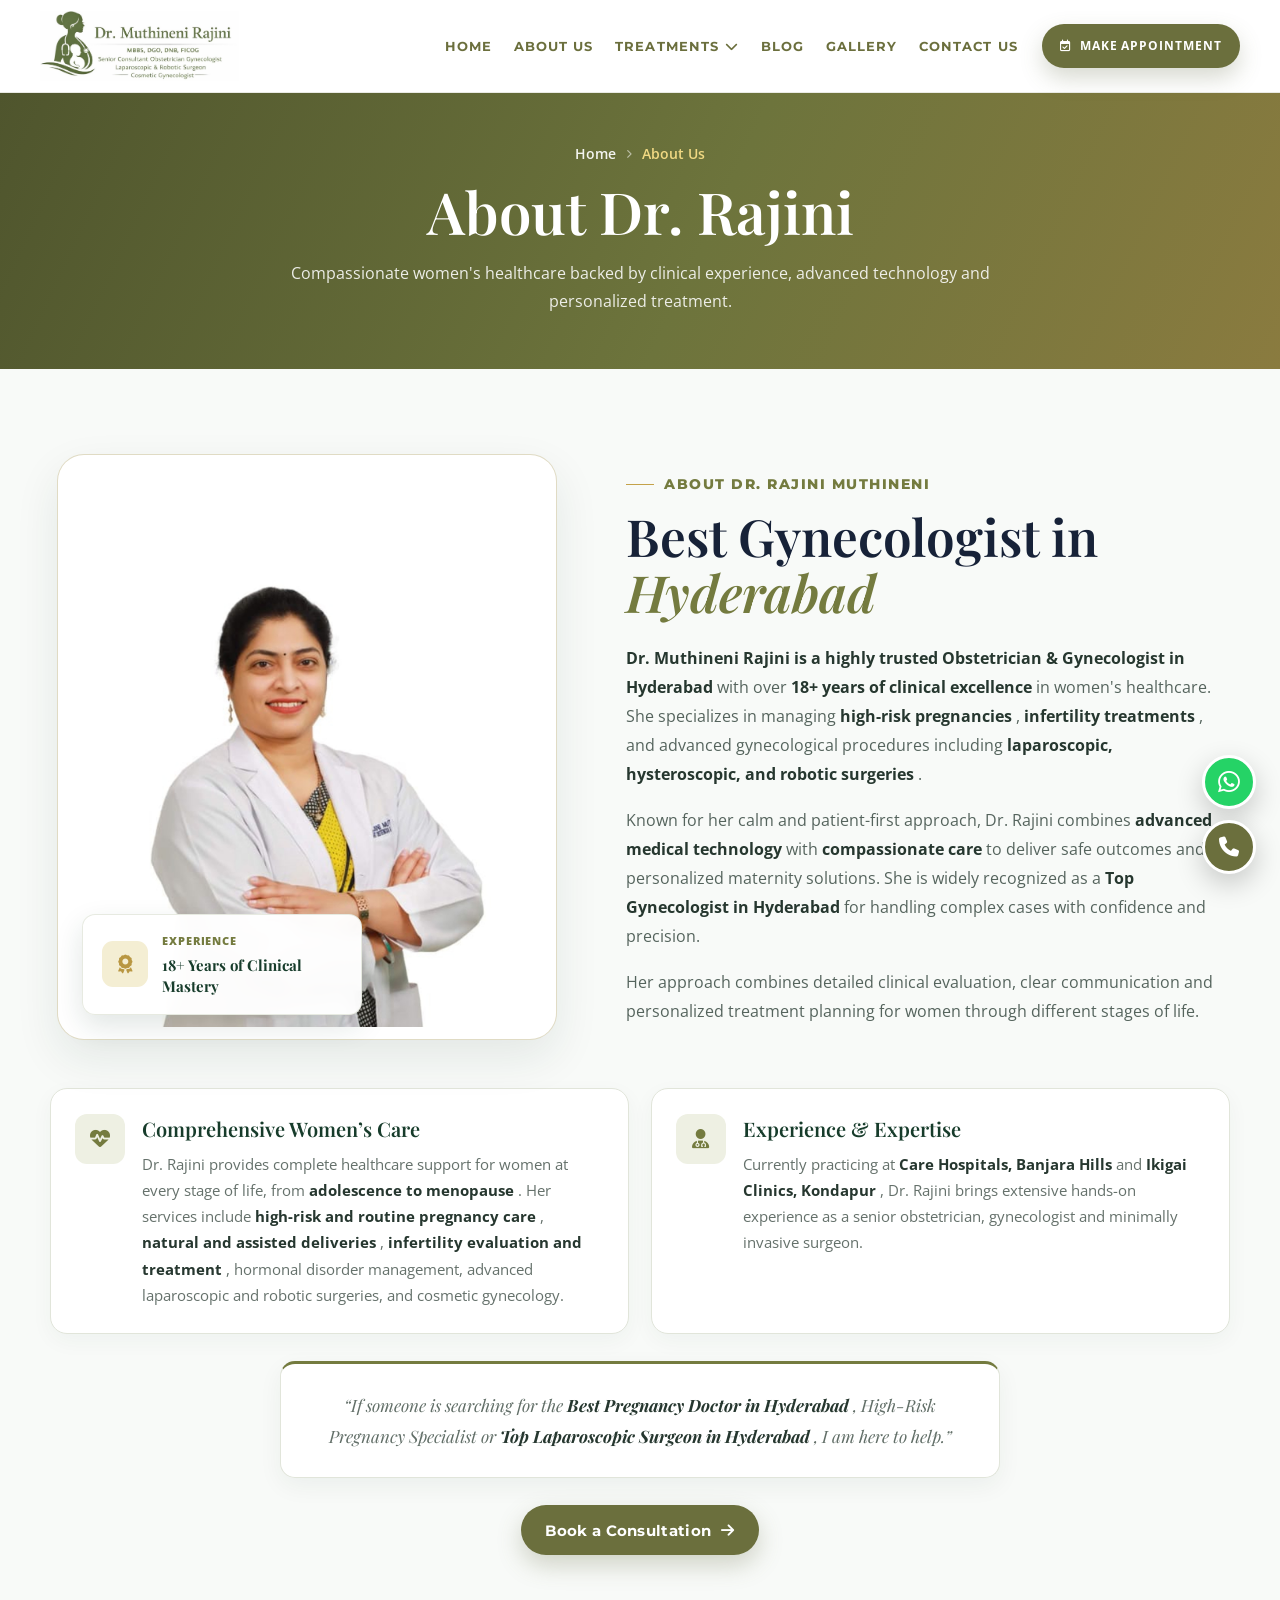
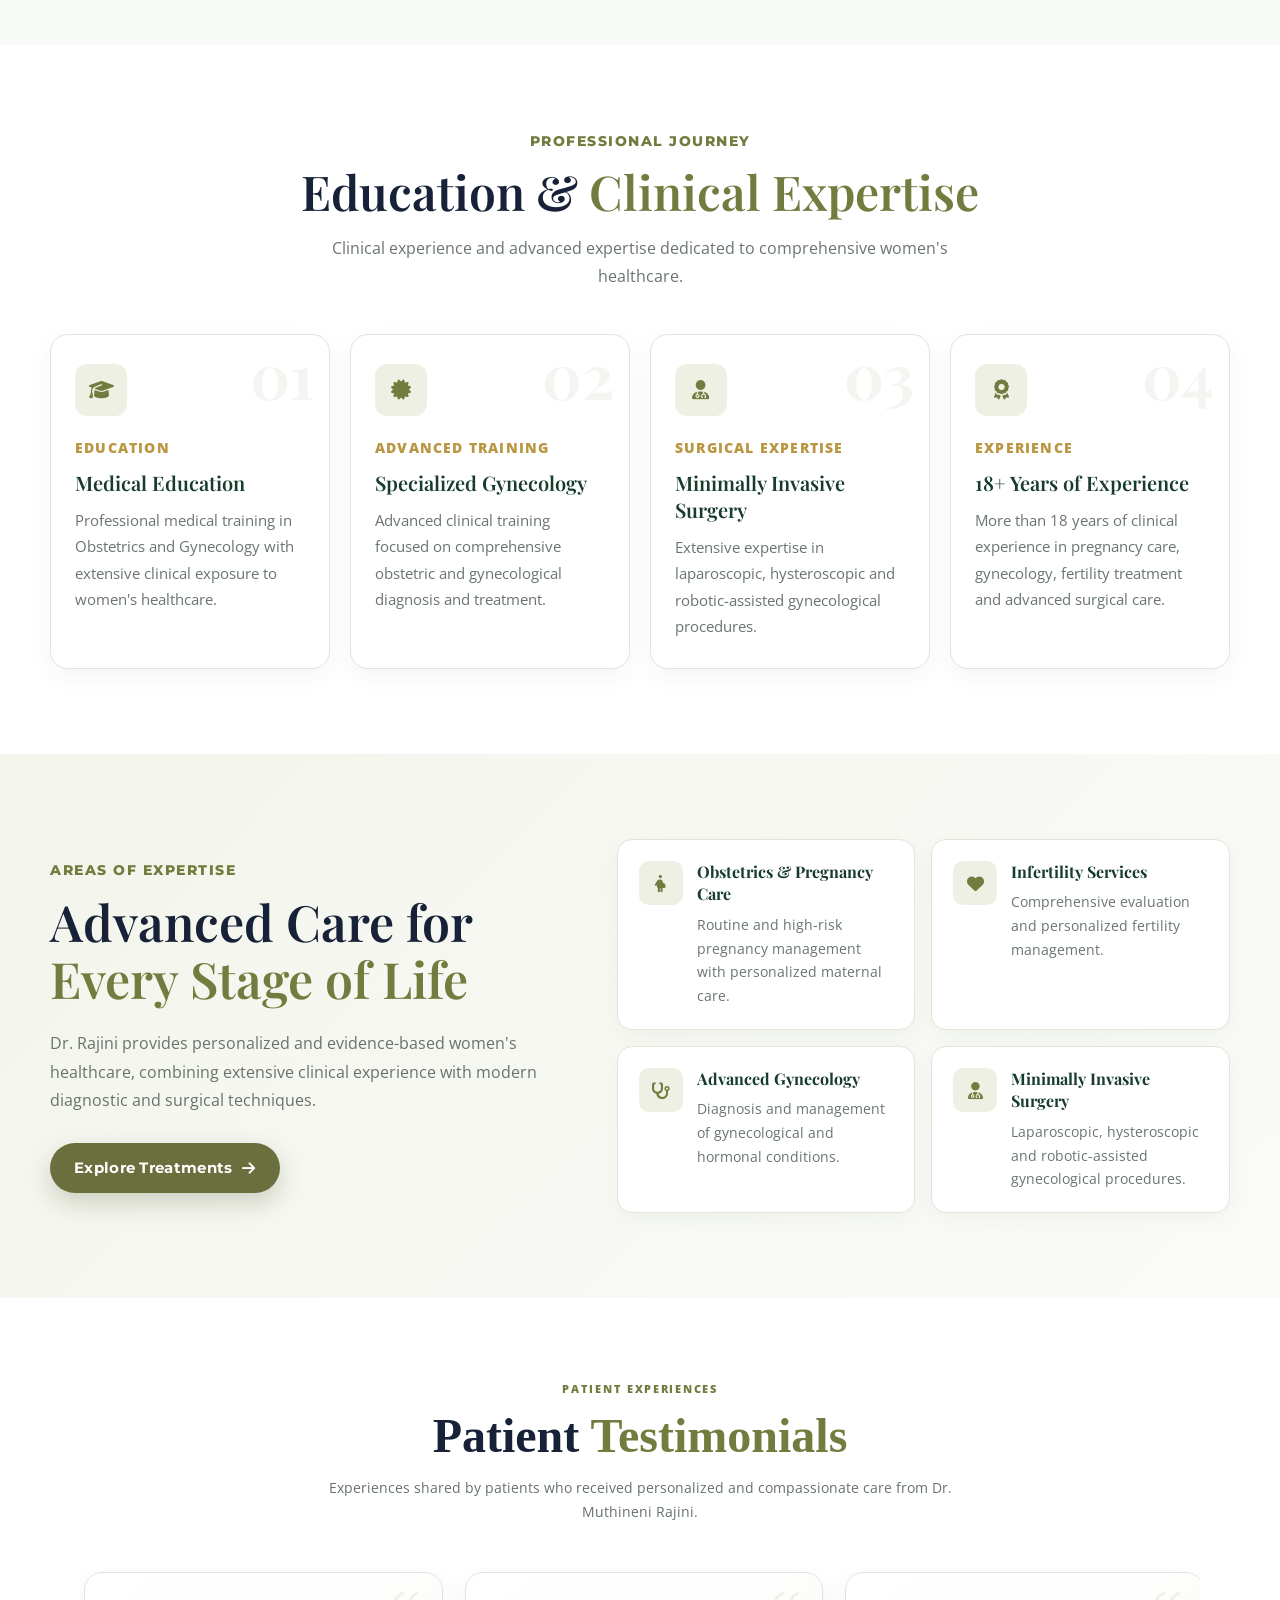
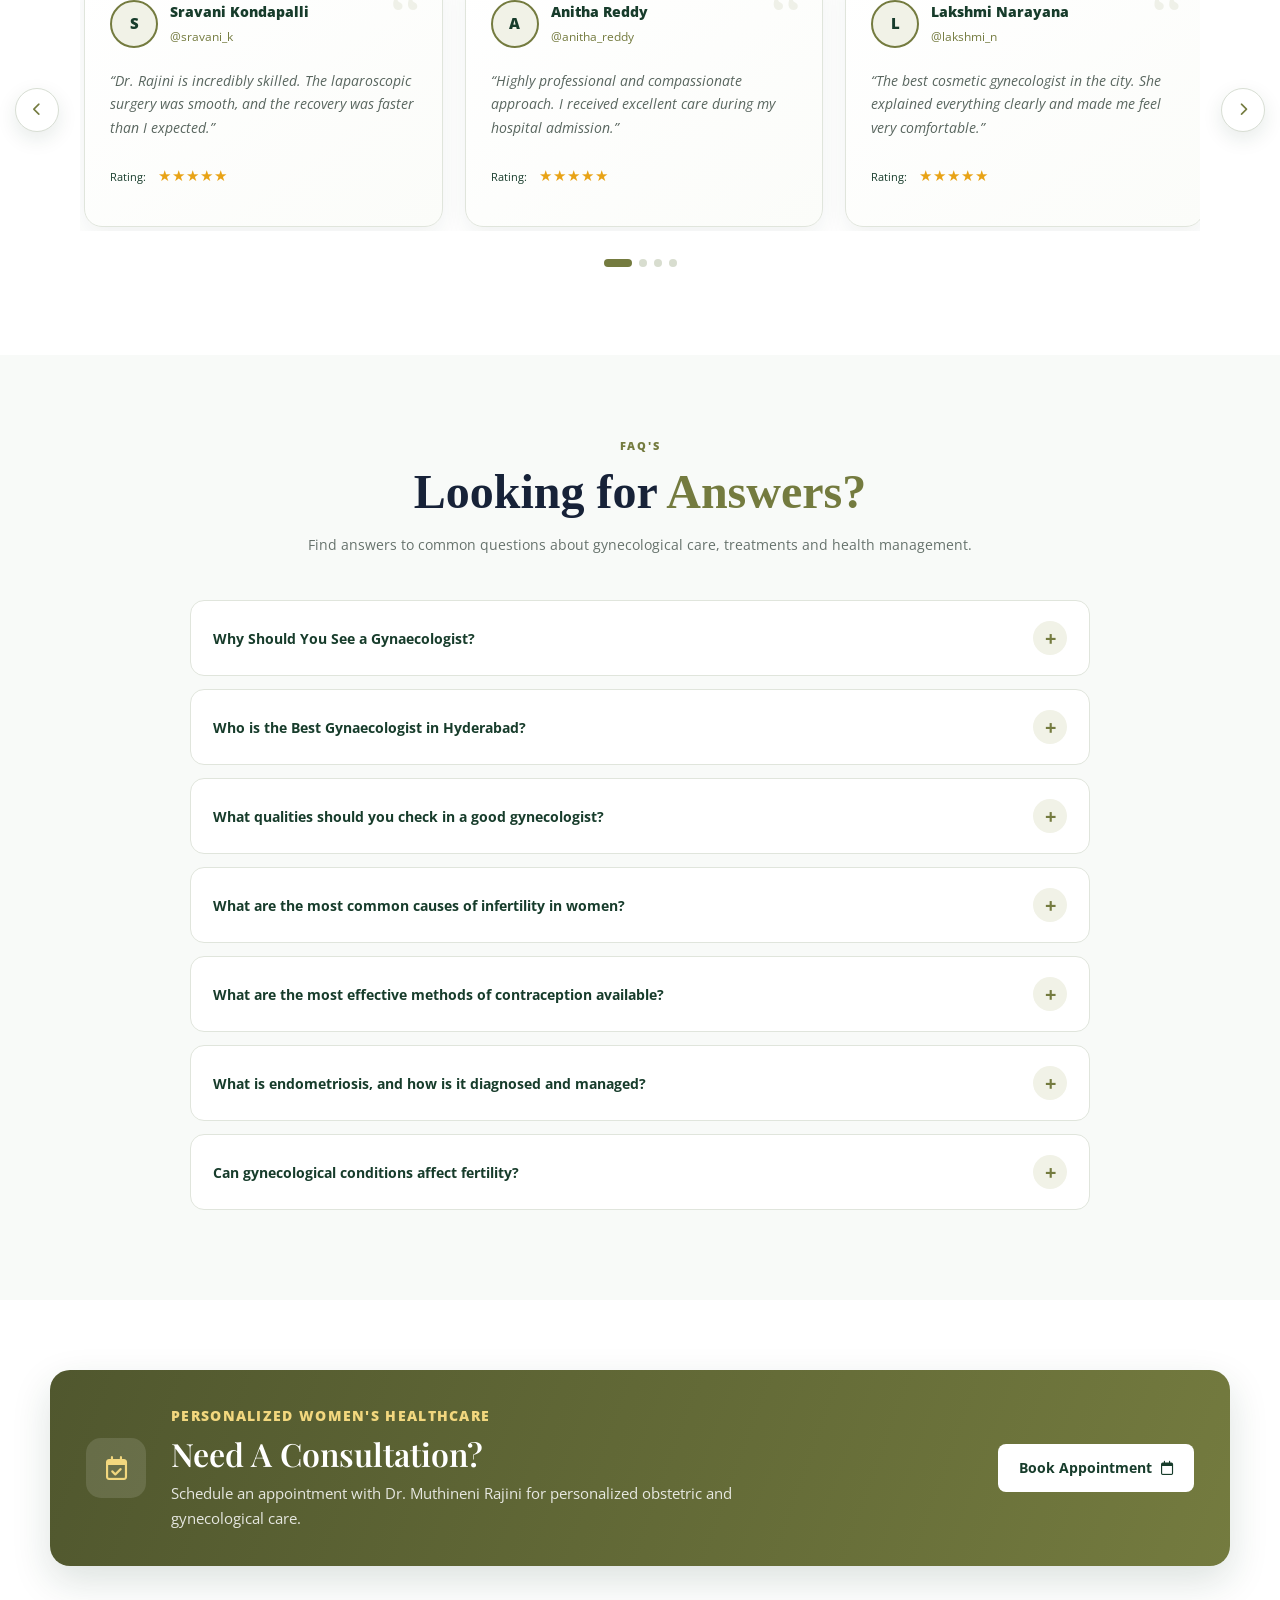
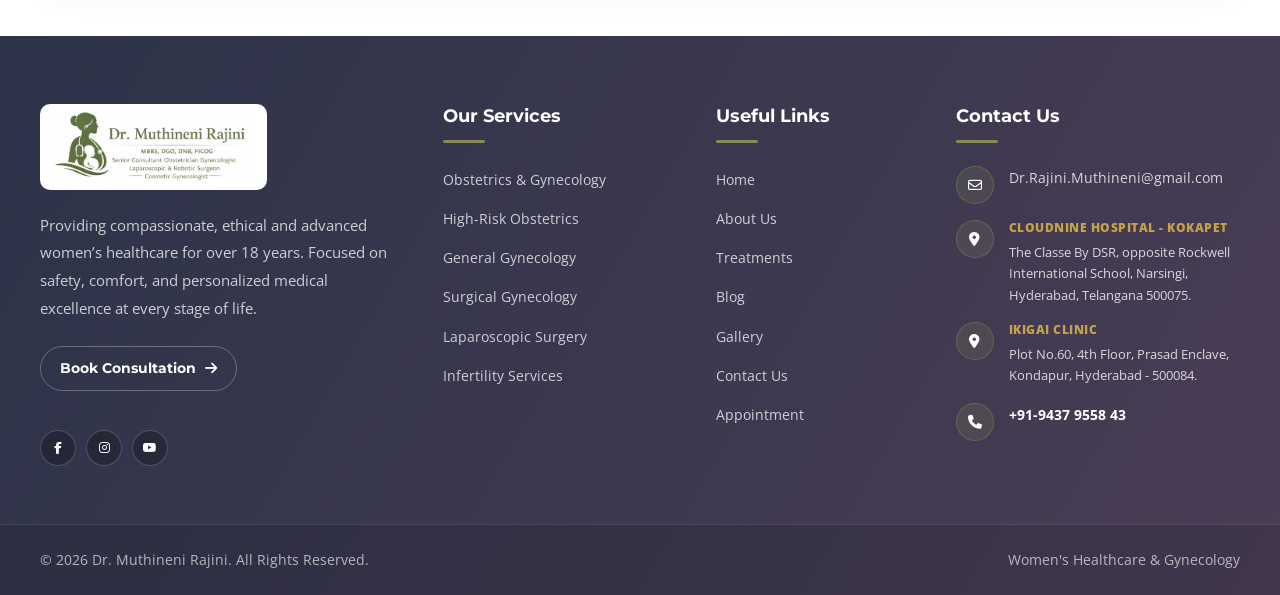
==== about.html @ 9355c9af "first commit" ====
<!DOCTYPE html>
<html lang="en">

<head>

    <meta charset="UTF-8">

    <meta
        name="viewport"
        content="width=device-width, initial-scale=1.0"
    >

    <meta
        name="description"
        content="Learn about Dr. Muthineni Rajini, Obstetrician & Gynecologist in Hyderabad with 18+ years of clinical experience in women's healthcare."
    >

    <title>
        About Dr. Muthineni Rajini | Obstetrician & Gynecologist
    </title>
        <link
        rel="icon"
        type="image/jpeg"
        href="assets/images/logo-url.jpg"
    >


    <!-- =====================================================
         GLOBAL WEBSITE CSS
    ====================================================== -->

    <link
        rel="stylesheet"
        href="css/style.css"
    >


    <!-- =====================================================
         ABOUT PAGE CSS
    ====================================================== -->

    <link
        rel="stylesheet"
        href="css/about.css"
    >


    <!-- =====================================================
         REUSABLE TESTIMONIAL + FAQ CSS
    ====================================================== -->

    <link
        rel="stylesheet"
        href="css/shared-sections.css"
    >


    <!-- FONT AWESOME -->

    <link
        rel="stylesheet"
        href="https://cdnjs.cloudflare.com/ajax/libs/font-awesome/6.5.2/css/all.min.css"
    >


    <!-- GOOGLE FONTS -->

    <link
        rel="preconnect"
        href="https://fonts.googleapis.com"
    >

    <link
        rel="preconnect"
        href="https://fonts.gstatic.com"
        crossorigin
    >

    <link
        href="https://fonts.googleapis.com/css2?family=Playfair+Display:wght@500;600;700&family=Montserrat:wght@500;600;700;800&family=Open+Sans:wght@400;500;600;700&display=swap"
        rel="stylesheet"
    >

</head>


<body>


<!-- =========================================================
     HEADER
========================================================= -->

<div id="header-placeholder"></div>



<main>


<!-- =========================================================
     ABOUT PAGE BANNER
========================================================= -->

<section class="about-page-banner">

    <div class="container about-banner-content">

        <nav
            class="about-page-breadcrumb"
            aria-label="Breadcrumb"
        >

            <a href="index.html">
                Home
            </a>

            <i
                class="fa-solid fa-chevron-right"
                aria-hidden="true"
            ></i>

            <span>
                About Us
            </span>

        </nav>


        <h1>
            About Dr. Rajini
        </h1>


        <p>
            Compassionate women's healthcare backed by
            clinical experience, advanced technology
            and personalized treatment.
        </p>

    </div>

</section>



<!-- =========================================================
     ABOUT DOCTOR
========================================================= -->

<section class="about-section">

    <div class="container about-main-shell">


        <!-- =================================================
             TOP TWO COLUMN AREA
        ================================================== -->

        <div class="about-container">


            <!-- =============================================
                 LEFT SIDE IMAGE
            ============================================== -->

            <div class="about-image-column fade-up">

                <div class="about-image-wrapper">

                    <img
                        src="assets/images/owner.jpg"
                        alt="Dr. Muthineni Rajini - Gynecologist in Hyderabad"
                        class="about-image"
                    >

                </div>


                <div class="experience-badge">

                    <div class="experience-icon">

                        <i class="fa-solid fa-award"></i>

                    </div>


                    <div>

                        <span class="experience-label">
                            Experience
                        </span>

                        <strong>
                            18+ Years of Clinical Mastery
                        </strong>

                    </div>

                </div>

            </div>



            <!-- =============================================
                 RIGHT SIDE CONTENT
            ============================================== -->

            <div class="about-content fade-up">

                <div class="section-label">
                    About Dr. Rajini Muthineni
                </div>


                <h2>
                    Best Gynecologist in
                    <span>Hyderabad</span>
                </h2>


                <p>

                    <strong>
                        Dr. Muthineni Rajini is a highly trusted
                        Obstetrician &amp; Gynecologist in Hyderabad
                    </strong>

                    with over

                    <strong>
                        18+ years of clinical excellence
                    </strong>

                    in women's healthcare. She specializes in
                    managing

                    <strong>
                        high-risk pregnancies
                    </strong>,

                    <strong>
                        infertility treatments
                    </strong>,

                    and advanced gynecological procedures including

                    <strong>
                        laparoscopic, hysteroscopic, and robotic
                        surgeries
                    </strong>.

                </p>


                <p>

                    Known for her calm and patient-first approach,
                    Dr. Rajini combines

                    <strong>
                        advanced medical technology
                    </strong>

                    with

                    <strong>
                        compassionate care
                    </strong>

                    to deliver safe outcomes and personalized
                    maternity solutions.

                    She is widely recognized as a

                    <strong>
                        Top Gynecologist in Hyderabad
                    </strong>

                    for handling complex cases with confidence
                    and precision.

                </p>


                <p>

                    Her approach combines detailed clinical
                    evaluation, clear communication and
                    personalized treatment planning for women
                    through different stages of life.

                </p>

            </div>

        </div>



        <!-- =================================================
             COMPREHENSIVE CARE + EXPERIENCE
             BELOW IMAGE/CONTENT
        ================================================== -->

        <div class="about-care-grid">


            <!-- LEFT -->

            <article class="about-detail-card fade-up">

                <div class="about-detail-icon">

                    <i class="fa-solid fa-heart-pulse"></i>

                </div>


                <div class="about-detail-content">

                    <h3>
                        Comprehensive Women’s Care
                    </h3>


                    <p>

                        Dr. Rajini provides complete healthcare
                        support for women at every stage of life,
                        from

                        <strong>
                            adolescence to menopause
                        </strong>.

                        Her services include

                        <strong>
                            high-risk and routine pregnancy care
                        </strong>,

                        <strong>
                            natural and assisted deliveries
                        </strong>,

                        <strong>
                            infertility evaluation and treatment
                        </strong>,

                        hormonal disorder management,
                        advanced laparoscopic and robotic surgeries,
                        and cosmetic gynecology.

                    </p>

                </div>

            </article>



            <!-- RIGHT -->

            <article class="about-detail-card fade-up">

                <div class="about-detail-icon">

                    <i class="fa-solid fa-user-doctor"></i>

                </div>


                <div class="about-detail-content">

                    <h3>
                        Experience &amp; Expertise
                    </h3>


                    <p>

                        Currently practicing at

                        <strong>
                            Care Hospitals, Banjara Hills
                        </strong>

                        and

                        <strong>
                            Ikigai Clinics, Kondapur
                        </strong>,

                        Dr. Rajini brings extensive hands-on
                        experience as a senior obstetrician,
                        gynecologist and minimally invasive
                        surgeon.

                    </p>

                </div>

            </article>

        </div>



        <!-- =================================================
             CENTER QUOTE
        ================================================== -->

        <div class="about-quote-wrapper fade-up">

            <blockquote class="doctor-quote">

                “If someone is searching for the

                <strong>
                    Best Pregnancy Doctor in Hyderabad
                </strong>,

                High-Risk Pregnancy Specialist or

                <strong>
                    Top Laparoscopic Surgeon in Hyderabad
                </strong>,

                I am here to help.”

            </blockquote>

        </div>



        <!-- =================================================
             BUTTON
        ================================================== -->

        <div class="about-consultation-button fade-up">

            <a
                href="appointment.html"
                class="btn btn-primary"
            >

                Book a Consultation

                <i class="fa-solid fa-arrow-right"></i>

            </a>

        </div>


    </div>

</section>



<!-- =========================================================
     EDUCATION / QUALIFICATIONS
========================================================= -->

<section class="about-education-section">

    <div class="container">


        <div class="about-section-heading fade-up">

            <span class="about-eyebrow">
                Professional Journey
            </span>


            <h2>
                Education &amp;
                <span>Clinical Expertise</span>
            </h2>


            <p>
                Clinical experience and advanced expertise
                dedicated to comprehensive women's healthcare.
            </p>

        </div>



        <div class="education-grid">


            <!-- CARD 01 -->

            <article class="education-card fade-up">

                <span class="education-card-number">
                    01
                </span>

                <div class="education-icon">
                    <i class="fa-solid fa-graduation-cap"></i>
                </div>

                <span class="education-label">
                    Education
                </span>

                <h3>
                    Medical Education
                </h3>

                <p>
                    Professional medical training in Obstetrics
                    and Gynecology with extensive clinical
                    exposure to women's healthcare.
                </p>

            </article>



            <!-- CARD 02 -->

            <article class="education-card fade-up">

                <span class="education-card-number">
                    02
                </span>

                <div class="education-icon">
                    <i class="fa-solid fa-certificate"></i>
                </div>

                <span class="education-label">
                    Advanced Training
                </span>

                <h3>
                    Specialized Gynecology
                </h3>

                <p>
                    Advanced clinical training focused on
                    comprehensive obstetric and gynecological
                    diagnosis and treatment.
                </p>

            </article>



            <!-- CARD 03 -->

            <article class="education-card fade-up">

                <span class="education-card-number">
                    03
                </span>

                <div class="education-icon">
                    <i class="fa-solid fa-user-doctor"></i>
                </div>

                <span class="education-label">
                    Surgical Expertise
                </span>

                <h3>
                    Minimally Invasive Surgery
                </h3>

                <p>
                    Extensive expertise in laparoscopic,
                    hysteroscopic and robotic-assisted
                    gynecological procedures.
                </p>

            </article>



            <!-- CARD 04 -->

            <article class="education-card fade-up">

                <span class="education-card-number">
                    04
                </span>

                <div class="education-icon">
                    <i class="fa-solid fa-award"></i>
                </div>

                <span class="education-label">
                    Experience
                </span>

                <h3>
                    18+ Years of Experience
                </h3>

                <p>
                    More than 18 years of clinical experience
                    in pregnancy care, gynecology, fertility
                    treatment and advanced surgical care.
                </p>

            </article>

        </div>

    </div>

</section>



<!-- =========================================================
     AREAS OF EXPERTISE
========================================================= -->

<section class="about-expertise-section">

    <div class="container">

        <div class="about-expertise-layout">


            <!-- LEFT -->

            <div class="expertise-intro fade-up">

                <span class="about-eyebrow">
                    Areas of Expertise
                </span>


                <h2>
                    Advanced Care for
                    <span>Every Stage of Life</span>
                </h2>


                <p>
                    Dr. Rajini provides personalized and
                    evidence-based women's healthcare,
                    combining extensive clinical experience
                    with modern diagnostic and surgical
                    techniques.
                </p>


                <a
                    href="treatments.html"
                    class="btn btn-primary"
                >

                    Explore Treatments

                    <i class="fa-solid fa-arrow-right"></i>

                </a>

            </div>



            <!-- RIGHT -->

            <div class="expertise-list fade-up">


                <div class="expertise-item">

                    <span class="expertise-icon">
                        <i class="fa-solid fa-person-pregnant"></i>
                    </span>

                    <div>

                        <h3>
                            Obstetrics &amp; Pregnancy Care
                        </h3>

                        <p>
                            Routine and high-risk pregnancy
                            management with personalized
                            maternal care.
                        </p>

                    </div>

                </div>



                <div class="expertise-item">

                    <span class="expertise-icon">
                        <i class="fa-solid fa-heart"></i>
                    </span>

                    <div>

                        <h3>
                            Infertility Services
                        </h3>

                        <p>
                            Comprehensive evaluation and
                            personalized fertility management.
                        </p>

                    </div>

                </div>



                <div class="expertise-item">

                    <span class="expertise-icon">
                        <i class="fa-solid fa-stethoscope"></i>
                    </span>

                    <div>

                        <h3>
                            Advanced Gynecology
                        </h3>

                        <p>
                            Diagnosis and management of
                            gynecological and hormonal conditions.
                        </p>

                    </div>

                </div>



                <div class="expertise-item">

                    <span class="expertise-icon">
                        <i class="fa-solid fa-user-doctor"></i>
                    </span>

                    <div>

                        <h3>
                            Minimally Invasive Surgery
                        </h3>

                        <p>
                            Laparoscopic, hysteroscopic and
                            robotic-assisted gynecological
                            procedures.
                        </p>

                    </div>

                </div>


            </div>

        </div>

    </div>

</section>



<!-- =========================================================
     REUSABLE TESTIMONIALS

     Same component used by HOME + ABOUT.
========================================================= -->

<div
    id="about-testimonials"
    data-shared-component="testimonials-section.html"
></div>



<!-- =========================================================
     REUSABLE FAQ

     Same component used by HOME + ABOUT.
========================================================= -->

<div
    id="about-faq"
    data-shared-component="faq-section.html"
></div>



<!-- =========================================================
     CONSULTATION CTA
========================================================= -->

<section class="about-consultation-section">

    <div class="container">

        <div class="about-consultation-card fade-up">


            <div class="about-consultation-icon">

                <i class="fa-regular fa-calendar-check"></i>

            </div>


            <div class="about-consultation-content">

                <span>
                    PERSONALIZED WOMEN'S HEALTHCARE
                </span>

                <h2>
                    Need A Consultation?
                </h2>

                <p>
                    Schedule an appointment with
                    Dr. Muthineni Rajini for personalized
                    obstetric and gynecological care.
                </p>

            </div>


            <div class="about-consultation-actions">

                <a
                    href="appointment.html"
                    class="about-consultation-book"
                >

                    Book Appointment

                    <i class="fa-regular fa-calendar"></i>

                </a>

            </div>


        </div>

    </div>

</section>


</main>



<!-- =========================================================
     FOOTER
========================================================= -->

<div id="footer-placeholder"></div>



<!-- =========================================================
     SCRIPTS

     components.js = Header/Footer
     shared-sections.js = FAQ + Testimonials
     script.js = remaining global page behaviour
========================================================= -->

<script src="js/components.js"></script>

<script src="js/shared-sections.js"></script>

<script src="js/script.js"></script>


</body>

</html>
---- css/style.css ----
@import url("https://fonts.googleapis.com/css2?family=Playfair+Display:ital,wght@0,500;0,600;0,700;1,500;1,600;1,700&family=Montserrat:wght@500;600;700;800&family=Open+Sans:wght@400;500;600;700&display=swap");


:root {
    --primary: #6b6f3d;
    --primary-dark: #575a32;
    --primary-light: #868a55;
    --secondary: #f6f1e8;
    --accent: #c4a24a;
    --gold: #c4a24a;
    --pink: #e11d8f;
    --background: #ffffff;
    --surface: #f7f4ee;
    --text: #3f4a55;
    --muted: #6b7280;
    --dark: #1e293b;
    --white: #ffffff;
    --border: #eadfd4;
    --shadow-sm: 0 8px 24px rgba(31, 41, 51, 0.06);
    --shadow: 0 18px 40px rgba(31, 41, 51, 0.1);
    --radius: 22px;
    --radius-lg: 32px;
    --container: 1200px;
    --header-height: 92px;
    --font-heading: "Playfair Display", Georgia, serif;
    --font-body: "Open Sans", "Segoe UI", sans-serif;
    --font-ui: "Montserrat", "Segoe UI", sans-serif;
    --transition: 0.25s ease;
}

/* =========================================================
   RESET
========================================================= */

*,
*::before,
*::after {
    box-sizing: border-box;
    margin: 0;
    padding: 0;
}

html {
    scroll-behavior: smooth;
}

body {
    font-family: var(--font-body);
    color: var(--text);
    background: var(--background);
    line-height: 1.7;
    overflow-x: hidden;
}

body.menu-open {
    overflow: hidden;
}

img {
    display: block;
    max-width: 100%;
    height: auto;
}

button,
input,
textarea,
select {
    font-family: inherit;
}

button {
    border: 0;
    background: none;
    cursor: pointer;
}

a {
    color: inherit;
    text-decoration: none;
}

ul {
    list-style: none;
}

h1, h2, h3, h4 {
    font-family: var(--font-heading);
    color: var(--dark);
    font-weight: 700;
    line-height: 1.2;
}

p {
    margin-bottom: 1rem;
}

::selection {
    background: var(--primary);
    color: var(--white);
}

/* =========================================================
   GLOBAL
========================================================= */

#site-header,
#header-placeholder {
    min-height: 0;
}

.container {
    width: min(calc(100% - 48px), var(--container));
    margin-left: auto;
    margin-right: auto;
}

.section {
    padding: 96px 0;
}

.centered,
.center {
    text-align: center;
}

.section-heading {
    margin-bottom: 48px;
}

.section-heading.centered,
.section-heading.center {
    max-width: 760px;
    margin-left: auto;
    margin-right: auto;
}

.section-label {
    display: inline-flex;
    align-items: center;
    gap: 10px;
    margin-bottom: 14px;
    color: var(--accent);
    font-size: 12px;
    font-weight: 700;
    letter-spacing: 0.18em;
    text-transform: uppercase;
}

.section-label::before {
    content: "";
    width: 28px;
    height: 1px;
    background: var(--accent);
}

.section-heading h2,
.about-content h2,
.laparoscopy-content h2,
.faq-heading h2,
.faq-intro h2 {
    margin-bottom: 16px;
    font-size: clamp(32px, 4vw, 48px);
}

.section-heading p {
    max-width: 680px;
    margin: 0 auto;
    color: var(--muted);
}

.btn {
    display: inline-flex;
    align-items: center;
    justify-content: center;
    gap: 10px;
    min-height: 50px;
    padding: 12px 24px;
    border-radius: 999px;
    font-size: 14px;
    font-weight: 700;
    letter-spacing: 0.02em;
    transition: var(--transition);
    white-space: nowrap;
}

.btn-primary {
    color: var(--white);
    background: var(--primary);
    box-shadow: 0 10px 24px rgba(100, 106, 70, 0.28);
}

.btn-primary:hover {
    background: var(--primary-dark);
    transform: translateY(-2px);
}

.btn-outline {
    color: var(--primary);
    border: 1px solid var(--primary);
    background: transparent;
}

.btn-outline:hover {
    color: var(--white);
    background: var(--primary);
}

.section-actions,
.section-buttons {
    display: flex;
    justify-content: center;
    flex-wrap: wrap;
    gap: 12px;
    margin-top: 40px;
}

.page-hero {
    padding: 148px 0 72px;
    background: linear-gradient(180deg, #f7f1ea 0%, #fff 100%);
}

.page-hero-content {
    max-width: 820px;
    margin: 0 auto;
    text-align: center;
}

.page-hero h1 {
    margin-bottom: 16px;
    font-size: clamp(36px, 5vw, 56px);
}

.page-hero p {
    max-width: 680px;
    margin: 0 auto 18px;
    color: var(--muted);
}

.breadcrumb {
    display: flex;
    justify-content: center;
    gap: 8px;
    color: var(--muted);
    font-size: 13px;
}

.breadcrumb a {
    color: var(--primary);
    font-weight: 600;
}

/* =========================================================
   HEADER
========================================================= */

.site-header {
    position: fixed;
    top: 0;
    left: 0;
    z-index: 1000;
    width: 100%;
    overflow: visible;
    background: rgba(255, 255, 255, 0.96);
    border-bottom: 1px solid rgba(100, 106, 70, 0.12);
    backdrop-filter: blur(16px);
}

.site-header.scrolled {
    box-shadow: var(--shadow-sm);
}

.header-container,
.header-inner {
    display: flex;
    align-items: center;
    justify-content: space-between;
    gap: 24px;
    min-height: var(--header-height);
}

.site-logo,
.logo {
    display: flex;
    align-items: center;
    gap: 12px;
    flex-shrink: 0;
    color: var(--dark);
    font-family: var(--font-heading);
    font-weight: 700;
}

.logo-image {
    width: auto;
    height: 70px;
    max-width: 280px;
    object-fit: contain;
    border-radius: 0;
    border: 0;
}

.logo-text-block,
.logo-text {
    display: flex;
    flex-direction: column;
    line-height: 1.25;
}

.logo-main,
.logo-name {
    color: var(--dark);
    font-family: var(--font-heading);
    font-size: 16px;
    font-weight: 700;
}

.logo-sub,
.logo-subtitle {
    color: var(--primary);
    font-size: 10px;
    font-weight: 600;
    letter-spacing: 0.04em;
    text-transform: uppercase;
}

.logo-sub + .logo-sub {
    color: var(--muted);
    text-transform: none;
    letter-spacing: 0;
    font-weight: 500;
}

/* =========================================================
   NAVIGATION
========================================================= */

.desktop-navigation,
.main-nav {
    display: flex;
    align-items: center;
    gap: 22px;
    margin-left: auto;
}

.desktop-navigation > a,
.nav-dropdown-toggle,
.dropdown-toggle,
.dropdown-link,
.nav-link {
    position: relative;
    display: inline-flex;
    align-items: center;
    gap: 6px;
    padding: 28px 0;
    color: var(--primary);
    font-family: var(--font-ui);
    font-size: 13px;
    font-weight: 700;
    letter-spacing: 0.08em;
    text-transform: uppercase;
    white-space: nowrap;
    background: transparent;
}

.desktop-navigation > a:hover,
.desktop-navigation > a.active,
.nav-dropdown-toggle:hover,
.nav-dropdown.open .nav-dropdown-toggle {
    color: var(--primary);
}

.nav-dropdown {
    position: relative;
}

.dropdown-arrow,
.mobile-dropdown-arrow {
    width: 8px;
    height: 8px;
    border-right: 1.5px solid currentColor;
    border-bottom: 1.5px solid currentColor;
    transform: rotate(45deg) translateY(-2px);
}

.nav-dropdown-menu,
.dropdown-menu {
    position: absolute;
    top: calc(100% - 6px);
    left: 0;
    z-index: 1200;
    width: 280px;
    padding: 10px;
    background: var(--white);
    border: 1px solid var(--border);
    border-radius: 14px;
    box-shadow: var(--shadow);
    opacity: 0;
    visibility: hidden;
    pointer-events: none;
    transform: translateY(10px);
    transition: var(--transition);
}

.nav-dropdown:hover .nav-dropdown-menu,
.nav-dropdown:hover .dropdown-menu,
.nav-dropdown.open .nav-dropdown-menu,
.nav-dropdown.open .dropdown-menu,
.nav-dropdown:focus-within .nav-dropdown-menu,
.nav-dropdown:focus-within .dropdown-menu {
    opacity: 1;
    visibility: visible;
    pointer-events: auto;
    transform: translateY(0);
}

.nav-dropdown-menu a,
.dropdown-menu a {
    display: block;
    padding: 10px 12px;
    border-radius: 8px;
    color: var(--text);
    font-size: 13px;
    line-height: 1.4;
}

.nav-dropdown-menu a:hover,
.dropdown-menu a:hover {
    color: var(--primary);
    background: var(--secondary);
}

.header-booking,
.nav-whatsapp,
.whatsapp-nav {
    display: inline-flex;
    align-items: center;
    justify-content: center;
    gap: 8px;
    min-height: 44px;
    padding: 10px 18px;
    flex-shrink: 0;
    color: var(--white);
    background: var(--primary);
    border-radius: 999px;
    font-size: 12px;
    font-weight: 700;
    text-transform: uppercase;
    letter-spacing: 0.04em;
    box-shadow: 0 10px 22px rgba(100, 106, 70, 0.25);
}

.header-booking:hover,
.nav-whatsapp:hover,
.whatsapp-nav:hover {
    background: var(--primary-dark);
}

.whatsapp-icon {
    width: 16px;
    height: 16px;
}

.mobile-menu-btn {
    display: none;
    width: 44px;
    height: 44px;
    flex-direction: column;
    justify-content: center;
    align-items: center;
    gap: 5px;
    background: var(--secondary);
    border-radius: 10px;
}

.mobile-menu-btn span {
    width: 18px;
    height: 2px;
    background: var(--primary);
}



/* =========================================================
   HERO
========================================================= */

.hero-section {
    position: relative;
    min-height: 720px;
    display: flex;
    flex-direction: column;
    justify-content: center;
    padding-top: var(--header-height);
    overflow: hidden;
    background: linear-gradient(180deg, #f4faf7 0%, #ffffff 72%);
}

.hero-background,
.hero-background-shape {
    position: absolute;
    inset: 0;
    pointer-events: none;
    background: radial-gradient(circle at 86% 18%, rgba(196, 165, 116, 0.22), transparent 28%);
}

.hero-container {
    position: relative;
    z-index: 1;
    display: grid;
    grid-template-columns: minmax(0, 1.15fr) minmax(0, 0.85fr);
    align-items: center;
    gap: 48px;
    padding: 48px 0 28px;
}

.hero-content h1 {
    max-width: min(100%, 680px);
    margin-bottom: 22px;
    color: var(--primary);
    font-size: clamp(36px, 4.8vw, 56px);
    line-height: 1.18;
    letter-spacing: -0.02em;
    overflow-wrap: normal;
    word-break: normal;
    hyphens: none;
}

.hero-content h1 span {
    display: block;
    color: var(--gold);
}

.hero-label,
.availability-badge {
    display: inline-flex;
    align-items: center;
    gap: 8px;
    margin-bottom: 22px;
    padding: 8px 14px;
    color: var(--primary);
    background: var(--white);
    border: 1px solid var(--border);
    border-radius: 999px;
    font-size: 12px;
    font-weight: 700;
    letter-spacing: 0.04em;
    text-transform: uppercase;
    box-shadow: var(--shadow-sm);
}

.hero-label::before,
.availability-dot {
    content: "";
    width: 8px;
    height: 8px;
    border-radius: 50%;
    background: #57a65a;
    box-shadow: 0 0 0 5px rgba(87, 166, 90, 0.12);
}

.hero-description {
    max-width: 640px;
    margin-bottom: 28px;
    color: var(--muted);
    font-size: 16px;
    line-height: 1.8;
}

.hero-actions,
.hero-buttons {
    display: flex;
    flex-wrap: wrap;
    align-items: center;
    gap: 20px;
}

.hero-social-proof,
.hero-trust {
    display: flex;
    align-items: center;
    gap: 12px;
}

.hero-avatars {
    display: flex;
}

.hero-avatars img {
    width: 38px;
    height: 38px;
    margin-left: -10px;
    object-fit: cover;
    border: 2px solid var(--white);
    border-radius: 50%;
}

.hero-avatars img:first-child {
    margin-left: 0;
}

.hero-social-proof span {
    font-size: 13px;
    font-weight: 700;
    color: var(--dark);
}

.hero-visual {
    position: relative;
    display: flex;
    justify-content: center;
}

.hero-image-wrapper {
    position: relative;
    width: min(100%, 460px);
    height: 540px;
}

.hero-image-wrapper .hero-image,
.hero-visual .hero-image,
.hero-image img {
    width: 100%;
    height: 100%;
    object-fit: contain;
    object-position: center bottom;
    border-radius: 36px;
    border: 0;
    box-shadow: none;
    background: #ffffff;
}

.hero-stat-card,
.hero-experience-card,
.hero-rating-card {
    position: absolute;
    z-index: 3;
    display: flex;
    flex-direction: column;
    padding: 16px 18px;
    background: var(--white);
    border-radius: 16px;
    box-shadow: var(--shadow);
}

.hero-stat-card strong,
.hero-experience-card strong {
    color: var(--primary);
    font-family: var(--font-heading);
    font-size: 28px;
}

.hero-stat-card span,
.hero-experience-card span,
.hero-rating-card span {
    color: var(--muted);
    font-size: 12px;
    font-weight: 600;
}

.hero-stat-card-two,
.hero-rating-card {
    top: 72px;
    right: -12px;
}

.hero-stat-card-three,
.hero-experience-card {
    right: auto;
    left: -8px;
    bottom: 48px;
}

.hero-stat-card-three {
    left: auto;
    right: 0;
    bottom: 36px;
    background: var(--dark);
}

.hero-stat-card-three strong,
.hero-stat-card-three span {
    color: var(--white);
}

.hero-specialties {
    position: relative;
    z-index: 1;
    padding: 18px 0 28px;
}

.hero-specialties p {
    display: flex;
    flex-wrap: wrap;
    justify-content: center;
    gap: 10px;
    margin: 0;
}

.specialty-chip {
    display: inline-flex;
    padding: 8px 16px;
    color: var(--dark);
    background: rgba(255, 255, 255, 0.82);
    border: 1px solid var(--border);
    border-radius: 999px;
    font-size: 12px;
    font-weight: 700;
}

/* =========================================================
   ABOUT
========================================================= */

.about-container {
    display: grid;
    grid-template-columns: minmax(0, 0.9fr) minmax(0, 1.1fr);
    gap: 72px;
    align-items: center;
}

.about-image-column {
    position: relative;
}

.about-image-wrapper,
.about-image-frame {
    overflow: hidden;
    border-radius: 36px;
    background: #ffffff;
    border: 1px solid #efe7dc;
    box-shadow: var(--shadow-sm);
}

.about-image,
.about-image-wrapper img,
.about-image-frame img {
    width: 100%;
    height: 560px;
    object-fit: contain;
    object-position: center bottom;
    background: #ffffff;
}

.experience-badge,
.about-experience {
    position: absolute;
    left: 24px;
    right: auto;
    bottom: 24px;
    width: auto;
    max-width: 280px;
    padding: 14px 18px 14px 16px;
    color: var(--dark);
    background: #fff;
    border-radius: 18px;
    box-shadow: var(--shadow);
}

.experience-badge strong,
.about-experience strong {
    display: block;
    font-family: var(--font-heading);
    font-size: 42px;
    line-height: 1;
}

.experience-label,
.experience-badge span,
.about-experience span,
.about-experience small {
    display: block;
    font-size: 11px;
    letter-spacing: 0.08em;
    text-transform: uppercase;
}

.about-content > p,
.about-feature p {
    color: var(--muted);
}

.about-feature,
.about-info-block {
    padding: 18px 0;
    border-top: 1px solid var(--border);
}

.about-feature h3,
.about-info-block h3 {
    margin-bottom: 8px;
    font-size: 18px;
}

.doctor-quote,
.about-content blockquote {
    margin: 20px 0 28px;
    padding: 20px 24px;
    background: var(--surface);
    border-left: 3px solid var(--accent);
    color: var(--dark);
    font-family: var(--font-heading);
    font-size: 17px;
    font-style: italic;
}

/* =========================================================
   MEDICAL EXCELLENCE
========================================================= */

.medical-excellence-grid,
.excellence-grid {
    display: grid;
    grid-template-columns: repeat(4, minmax(0, 1fr));
    gap: 18px;
}

.medical-card,
.excellence-card {
    padding: 28px 24px;
    background: var(--white);
    border: 1px solid var(--border);
    border-radius: var(--radius);
    transition: var(--transition);
}

.medical-card:hover,
.excellence-card:hover {
    transform: translateY(-6px);
    box-shadow: var(--shadow);
}

.medical-card-icon,
.card-icon {
    width: 48px;
    height: 48px;
    display: flex;
    align-items: center;
    justify-content: center;
    margin-bottom: 16px;
    border-radius: 50%;
    background: var(--secondary);
    color: var(--primary);
    font-size: 20px;
}

.medical-card h3,
.excellence-card h3 {
    margin-bottom: 14px;
    font-size: 20px;
}

.medical-card ul,
.excellence-card ul {
    display: grid;
    gap: 8px;
}

.medical-card li,
.excellence-card li {
    position: relative;
    padding-left: 16px;
    color: var(--muted);
    font-size: 13px;
}

.medical-card li::before,
.excellence-card li::before {
    content: "•";
    position: absolute;
    left: 0;
    color: var(--accent);
}

/* =========================================================
   EXPERTISE
========================================================= */

.clinical-excellence-section,
.expertise-section {
    background: var(--surface);
}

.expertise-grid {
    display: grid;
    grid-template-columns: repeat(3, minmax(0, 1fr));
    gap: 18px;
}

.expertise-card {
    min-height: 280px;
    padding: 28px;
    background: var(--white);
    border: 1px solid var(--border);
    border-radius: var(--radius);
    transition: var(--transition);
}

.expertise-card:hover {
    transform: translateY(-6px);
    box-shadow: var(--shadow);
}

.expertise-card-highlight {
    border-color: var(--accent);
}

.expertise-icon {
    width: 42px;
    height: 42px;
    display: flex;
    align-items: center;
    justify-content: center;
    margin-bottom: 12px;
    border-radius: 12px;
    background: var(--secondary);
    color: var(--primary);
}

.expertise-card h3 {
    margin-bottom: 14px;
    font-size: 20px;
}

.expertise-card ul {
    display: grid;
    gap: 7px;
}

.expertise-card li {
    position: relative;
    padding-left: 16px;
    color: var(--muted);
    font-size: 13px;
}

.expertise-card li::before {
    content: "✦";
    position: absolute;
    left: 0;
    color: var(--accent);
    font-size: 9px;
}

/* =========================================================
   SERVICES
========================================================= */

.services-grid {
    display: grid;
    grid-template-columns: repeat(4, minmax(0, 1fr));
    gap: 18px;
}

.service-card {
    display: block;
    padding: 28px 22px;
    background: var(--white);
    border: 1px solid var(--border);
    border-radius: var(--radius);
    transition: var(--transition);
}

.service-card:hover {
    transform: translateY(-6px);
    box-shadow: var(--shadow);
}

.service-number,
.service-card-icon,
.service-list-number {
    display: block;
    margin-bottom: 10px;
    color: var(--primary);
    font-family: var(--font-heading);
    font-size: 22px;
    font-weight: 700;
}

.service-category {
    display: block;
    margin-bottom: 6px;
    color: var(--accent);
    font-size: 11px;
    font-weight: 700;
    letter-spacing: 0.12em;
    text-transform: uppercase;
}

.service-card h3 {
    margin-bottom: 10px;
    font-size: 20px;
}

.service-card p {
    min-height: 64px;
    margin-bottom: 16px;
    color: var(--muted);
    font-size: 13px;
}

.service-link,
.service-card a {
    color: var(--primary);
    font-size: 13px;
    font-weight: 700;
}

.service-list {
    display: grid;
    gap: 12px;
}

.service-list-item {
    display: grid;
    grid-template-columns: 64px 1fr auto;
    gap: 16px;
    align-items: center;
    padding: 22px 24px;
    background: var(--white);
    border: 1px solid var(--border);
    border-radius: var(--radius);
    transition: var(--transition);
}

.service-list-item:hover {
    transform: translateY(-4px);
    box-shadow: var(--shadow-sm);
}

.service-list-content span {
    color: var(--accent);
    font-size: 11px;
    font-weight: 700;
    letter-spacing: 0.12em;
    text-transform: uppercase;
}

.service-list-content p {
    margin: 6px 0 0;
    color: var(--muted);
    font-size: 14px;
}

.service-list-arrow {
    color: var(--primary);
    font-size: 20px;
}

.treatment-intro-card,
.treatment-list-card,
.cta-card,
.doctor-quote-box {
    padding: 36px;
    background: var(--white);
    border: 1px solid var(--border);
    border-radius: var(--radius-lg);
    box-shadow: var(--shadow-sm);
}

.treatment-list-card ul,
.treatment-intro-card ul {
    display: grid;
    gap: 10px;
}

.treatment-list-card li {
    position: relative;
    padding-left: 18px;
    color: var(--muted);
}

.treatment-list-card li::before {
    content: "•";
    position: absolute;
    left: 0;
    color: var(--accent);
}

.contact-preview-grid {
    display: grid;
    grid-template-columns: repeat(3, minmax(0, 1fr));
    gap: 18px;
}

.contact-preview-grid div {
    padding: 24px;
    background: var(--white);
    border: 1px solid var(--border);
    border-radius: var(--radius);
}

.about-detail-grid,
.approach-grid {
    display: grid;
    grid-template-columns: repeat(3, minmax(0, 1fr));
    gap: 18px;
}

.about-detail-card,
.approach-card {
    padding: 28px 24px;
    background: var(--white);
    border: 1px solid var(--border);
    border-radius: var(--radius);
}

.about-detail-number,
.approach-number {
    display: block;
    margin-bottom: 12px;
    color: var(--primary);
    font-family: var(--font-heading);
    font-size: 22px;
    font-weight: 700;
}

.experience-container {
    display: grid;
    grid-template-columns: minmax(0, 1.1fr) minmax(0, 0.9fr);
    gap: 48px;
    align-items: center;
}

.experience-image-wrapper img,
.experience-image img {
    width: 100%;
    height: 420px;
    object-fit: cover;
    border-radius: 24px;
}

.doctor-quote-box {
    max-width: 860px;
    margin: 0 auto;
    text-align: center;
}

.quote-mark {
    display: block;
    margin-bottom: 8px;
    color: var(--accent);
    font-size: 42px;
    line-height: 1;
}

/* =========================================================
   JOURNAL
========================================================= */

.journal-grid {
    display: grid;
    grid-template-columns: repeat(3, minmax(0, 1fr));
    gap: 20px;
}

.journal-card {
    overflow: hidden;
    background: var(--white);
    border: 1px solid var(--border);
    border-radius: var(--radius);
    box-shadow: var(--shadow-sm);
    transition: var(--transition);
}

.journal-card:hover {
    transform: translateY(-6px);
    box-shadow: var(--shadow);
}

.journal-image {
    height: 220px;
    overflow: hidden;
    background: var(--secondary);
}

.journal-image img {
    width: 100%;
    height: 100%;
    object-fit: cover;
}

.journal-content,
.journal-card-content {
    display: flex;
    flex-direction: column;
    height: 100%;
    padding: 24px;
}

.journal-meta,
.journal-card-content > span {
    margin-bottom: 12px;
    color: var(--accent);
    font-size: 11px;
    font-weight: 700;
    letter-spacing: 0.08em;
    text-transform: uppercase;
}

.journal-content h3,
.journal-card h3 {
    margin-bottom: 12px;
    font-size: 22px;
}

.journal-content p,
.journal-card p {
    color: var(--muted);
    font-size: 14px;
}

.journal-link,
.journal-card a {
    margin-top: auto;
    color: var(--primary);
    font-size: 13px;
    font-weight: 700;
}

.journal-card-text,
.journal-feature {
    display: flex;
    align-items: flex-end;
    min-height: 330px;
    color: var(--white);
    background: linear-gradient(145deg, var(--primary-dark), var(--primary));
}

.journal-card-text .journal-content,
.journal-feature-content {
    width: 100%;
}

.journal-card-text h3,
.journal-feature h3,
.journal-card-text p,
.journal-feature p,
.journal-card-text a,
.journal-feature a,
.journal-card-text .journal-meta,
.journal-card-text .journal-meta span {
    color: var(--white);
}

.cta-section {
    background: var(--surface);
}

.cta-card {
    text-align: center;
}

.cta-card h2 {
    margin-bottom: 10px;
    font-size: 34px;
}

/* =========================================================
   LAPAROSCOPY
========================================================= */

.laparoscopy-section {
    background: linear-gradient(115deg, #fffdfb, #f4eae1);
}

.laparoscopy-container {
    display: grid;
    grid-template-columns: minmax(0, 0.85fr) minmax(0, 1.15fr);
    gap: 64px;
    align-items: center;
}

.laparoscopy-image-column,
.laparoscopy-image {
    position: relative;
}

.laparoscopy-image-wrapper,
.laparoscopy-image > .image-placeholder {
    overflow: hidden;
    border-radius: 28px 28px 140px 28px;
    box-shadow: var(--shadow);
}

.laparoscopy-image-wrapper img,
.laparoscopy-image img {
    width: 100%;
    height: 560px;
    object-fit: cover;
}

.laparoscopy-success-card,
.success-card {
    position: absolute;
    right: 8px;
    bottom: 36px;
    width: 170px;
    padding: 18px;
    background: var(--white);
    border-radius: 16px;
    box-shadow: var(--shadow);
}

.laparoscopy-success-card strong,
.success-card strong {
    display: block;
    color: var(--primary);
    font-family: var(--font-heading);
    font-size: 28px;
}

.laparoscopy-benefits {
    display: grid;
    grid-template-columns: 1fr 1fr;
    gap: 18px;
    margin: 24px 0 28px;
}

.laparoscopy-benefit,
.benefit-item {
    display: flex;
    gap: 12px;
}

.benefit-number {
    color: var(--primary);
    font-size: 12px;
    font-weight: 700;
}

.laparoscopy-benefit h4,
.benefit-item h4 {
    margin-bottom: 4px;
    font-size: 15px;
}

.laparoscopy-benefit p,
.benefit-item p {
    margin: 0;
    color: var(--muted);
    font-size: 13px;
}

.procedure-groups {
    display: grid;
    grid-template-columns: repeat(3, minmax(0, 1fr));
    gap: 16px;
    padding: 24px 0;
    border-top: 1px solid var(--border);
    border-bottom: 1px solid var(--border);
}

.procedure-group h4 {
    margin-bottom: 8px;
    font-size: 14px;
}

.procedure-group li {
    color: var(--muted);
    font-size: 12px;
}

.laparoscopy-cta,
.surgical-advice {
    display: flex;
    flex-wrap: wrap;
    align-items: center;
    justify-content: space-between;
    gap: 16px;
    padding-top: 24px;
}

/* =========================================================
   GALLERY
========================================================= */

.gallery-tabs {
    display: flex;
    width: fit-content;
    margin: 0 auto 32px;
    padding: 6px;
    background: var(--white);
    border: 1px solid var(--border);
    border-radius: 999px;
}

.gallery-tab {
    padding: 10px 22px;
    border-radius: 999px;
    color: var(--muted);
    font-size: 13px;
    font-weight: 700;
}

.gallery-tab.active {
    color: var(--white);
    background: var(--primary);
}

.gallery-content {
    display: none;
}

.gallery-content.active {
    display: block;
}

.gallery-section {
    background: #fcfbf4;
    padding: 40px 0;
}

.gallery-section h2 span {
    font-style: italic;
    color: var(--gold);
}

.gallery-grid {
    columns: 4;
    column-gap: 16px;
}

.gallery-grid .gallery-item {
    break-inside: avoid;
    margin-bottom: 16px;
    display: block;
    border-radius: 16px;
    overflow: hidden;
    border: 2px solid transparent;
    transition: border-color 0.3s ease, box-shadow 0.3s ease;
}

.gallery-grid .gallery-item:hover {
    border-color: var(--gold);
    box-shadow: var(--shadow);
}

.gallery-item,
.gallery-placeholder {
    display: block;
    overflow: hidden;
    height: 220px;
    border-radius: 16px;
    background: var(--secondary);
}

.gallery-item img {
    width: 100%;
    height: 100%;
    object-fit: cover;
    transition: transform 0.35s ease;
}

.gallery-item:hover img {
    transform: scale(1.05);
}

.video-grid {
    display: grid;
    grid-template-columns: repeat(3, minmax(0, 1fr));
    gap: 18px;
}

.video-card {
    overflow: hidden;
    background: var(--white);
    border: 1px solid var(--border);
    border-radius: var(--radius);
}

.video-embed {
    position: relative;
    width: 100%;
    aspect-ratio: 16 / 9;
    background: var(--secondary);
}

.video-embed iframe {
    position: absolute;
    inset: 0;
    width: 100%;
    height: 100%;
    border: 0;
    border-radius: var(--radius) var(--radius) 0 0;
}

.video-thumbnail,
.video-placeholder {
    position: relative;
    height: 210px;
    background: var(--secondary);
}

.video-thumbnail img {
    width: 100%;
    height: 100%;
    object-fit: cover;
}

.play-button {
    position: absolute;
    top: 50%;
    left: 50%;
    width: 56px;
    height: 56px;
    display: flex;
    align-items: center;
    justify-content: center;
    transform: translate(-50%, -50%);
    background: var(--white);
    border-radius: 50%;
    color: var(--primary);
    box-shadow: var(--shadow-sm);
}

.video-content {
    padding: 18px;
}

.video-content span {
    color: var(--accent);
    font-size: 11px;
    font-weight: 700;
    letter-spacing: 0.1em;
    text-transform: uppercase;
}

.video-content h3,
.video-card h3 {
    margin-top: 8px;
    font-size: 18px;
    line-height: 1.4;
}

/* =========================================================
   FAQ
========================================================= */

.faq-container {
    display: grid;
    grid-template-columns: minmax(0, 0.75fr) minmax(0, 1.25fr);
    gap: 64px;
    align-items: start;
}

.faq-heading,
.faq-intro {
    position: sticky;
    top: 120px;
}

.faq-list {
    border-top: 1px solid var(--border);
}

.faq-item {
    border-bottom: 1px solid var(--border);
}

.faq-question {
    width: 100%;
    display: flex;
    align-items: center;
    justify-content: space-between;
    gap: 16px;
    padding: 20px 0;
    color: var(--dark);
    text-align: left;
    font-size: 15px;
    font-weight: 600;
}

.faq-icon {
    flex-shrink: 0;
    width: 30px;
    height: 30px;
    display: flex;
    align-items: center;
    justify-content: center;
    border-radius: 50%;
    background: var(--secondary);
    color: var(--primary);
}

.faq-item.active .faq-icon {
    color: var(--white);
    background: var(--primary);
    transform: rotate(45deg);
}

.faq-answer {
    max-height: 0;
    overflow: hidden;
    transition: max-height 0.35s ease;
}

.faq-item.active .faq-answer {
    max-height: 240px;
    padding-bottom: 18px;
}

.faq-answer p {
    margin: 0;
    color: var(--muted);
    font-size: 14px;
}

/* =========================================================
   TESTIMONIALS
========================================================= */

.testimonial-slider {
    position: relative;
    display: flex;
    align-items: center;
    gap: 12px;
}

.testimonial-card {
    display: none;
    width: 100%;
    max-width: 760px;
    margin: 0 auto;
    padding: 40px;
    text-align: center;
    background: var(--white);
    border: 1px solid var(--border);
    border-radius: var(--radius-lg);
    box-shadow: var(--shadow-sm);
}

.testimonial-card.active {
    display: block;
}

.testimonial-stars {
    margin-bottom: 16px;
    color: var(--accent);
    letter-spacing: 3px;
}

.testimonial-card blockquote,
.testimonial-card > p {
    margin-bottom: 20px;
    color: var(--dark);
    font-family: var(--font-heading);
    font-size: 22px;
    font-style: italic;
}

.testimonial-author strong {
    display: block;
    color: var(--dark);
}

.testimonial-author span {
    color: var(--muted);
    font-size: 13px;
}

.testimonial-arrow {
    flex-shrink: 0;
    width: 44px;
    height: 44px;
    display: flex;
    align-items: center;
    justify-content: center;
    border: 1px solid var(--border);
    border-radius: 50%;
    background: var(--white);
    color: var(--primary);
}

.testimonial-dots {
    display: flex;
    justify-content: center;
    gap: 6px;
    margin-top: 22px;
}

.testimonial-dot {
    width: 8px;
    height: 8px;
    border-radius: 999px;
    background: var(--border);
}

.testimonial-dot.active {
    width: 22px;
    background: var(--primary);
}

/* =========================================================
   CONTACT
========================================================= */

.contact-grid {
    display: grid;
    grid-template-columns: minmax(0, 1fr) minmax(0, 1.05fr);
    gap: 24px;
}

.contact-locations,
.contact-info,
.contact-details {
    display: grid;
    gap: 14px;
}

.location-card,
.contact-card,
.contact-info-card,
.contact-detail,
.contact-social {
    padding: 22px;
    background: var(--white);
    border: 1px solid var(--border);
    border-radius: var(--radius);
}

.location-card {
    display: flex;
    gap: 14px;
}

.location-icon {
    width: 40px;
    height: 40px;
    display: flex;
    align-items: center;
    justify-content: center;
    border-radius: 50%;
    background: var(--secondary);
    color: var(--primary);
    font-weight: 700;
}

.location-card h3,
.contact-card h3,
.contact-info-card h3 {
    margin-bottom: 4px;
    font-size: 20px;
}

.contact-detail span,
.contact-card-label,
.contact-social > span {
    display: block;
    margin-bottom: 6px;
    color: var(--muted);
    font-size: 12px;
    font-weight: 700;
    letter-spacing: 0.08em;
    text-transform: uppercase;
}

.contact-detail a,
.contact-card a {
    color: var(--dark);
    font-weight: 700;
    word-break: break-word;
}

.social-links {
    display: flex;
    flex-wrap: wrap;
    gap: 8px;
}

.social-links a {
    padding: 6px 12px;
    color: var(--primary);
    background: var(--surface);
    border-radius: 999px;
    font-size: 12px;
    font-weight: 700;
}

.consultation-card,
.consultation-form-wrapper,
.contact-form-wrap {
    padding: 32px;
    background: var(--white);
    border: 1px solid var(--border);
    border-radius: var(--radius-lg);
    box-shadow: var(--shadow);
}

.consultation-heading span,
.contact-form-wrap h3 {
    display: block;
    margin-bottom: 8px;
    color: var(--accent);
    font-size: 12px;
    font-weight: 700;
    letter-spacing: 0.12em;
    text-transform: uppercase;
}

.consultation-form,
.contact-form-wrap form {
    display: grid;
    gap: 16px;
}

.form-group,
.consultation-form label,
.contact-form-wrap label {
    display: grid;
    gap: 6px;
    color: var(--dark);
    font-size: 12px;
    font-weight: 700;
}

.form-group input,
.form-group textarea,
.form-group select,
.consultation-form input,
.consultation-form textarea,
.consultation-form select,
.contact-form-wrap input,
.contact-form-wrap textarea,
.contact-form-wrap select {
    width: 100%;
    padding: 12px 14px;
    border: 1px solid var(--border);
    border-radius: 10px;
    background: var(--surface);
    color: var(--dark);
    font-size: 14px;
    font-weight: 400;
}

.form-group input:focus,
.form-group textarea:focus,
.form-group select:focus,
.consultation-form input:focus,
.consultation-form textarea:focus,
.consultation-form select:focus {
    outline: none;
    border-color: var(--primary);
    background: var(--white);
}

.form-submit {
    width: 100%;
}

.form-message {
    display: none;
    padding: 10px;
    border-radius: 8px;
    text-align: center;
    font-size: 13px;
}

.form-message.success,
.form-message.error {
    display: block;
}

.form-message.success {
    color: #166534;
    background: #dcfce7;
}

.form-message.error {
    color: #991b1b;
    background: #fee2e2;
}

/* =========================================================
   FOOTER
========================================================= */
/* =========================================================
   FOOTER
========================================================= */

.site-footer {
    position: relative;

    width: 100%;

    color: rgba(255,255,255,.82);

    background:
        linear-gradient(
            135deg,
            #18333c 0%,
            #213b3c 52%,
            #333d32 100%
        );
}

.footer-main {
    padding-top: 68px;
    padding-bottom: 58px;
}

.footer-grid {
    display: grid;

    grid-template-columns:
        minmax(280px, 1.35fr)
        minmax(180px, .85fr)
        minmax(160px, .72fr)
        minmax(260px, 1.1fr);

    align-items: start;

    gap: 54px;
}

/* BRAND */

.footer-brand {
    min-width: 0;
}

.footer-logo {
    display: inline-flex;
    align-items: center;

    margin-bottom: 22px;

    padding: 8px 14px;

    border-radius: 10px;

    background: #ffffff;
}

.footer-logo img {
    display: block;

    width: auto;
    height: 70px;
    max-width: 270px;

    object-fit: contain;
}

.footer-description {
    max-width: 350px;

    margin: 0 0 23px;

    color: rgba(255,255,255,.76);

    font-size: 15px;
    line-height: 1.85;
}

.footer-consultation-btn {
    display: inline-flex;
    align-items: center;
    justify-content: center;

    gap: 9px;

    min-height: 44px;

    padding: 10px 19px;

    margin-bottom: 21px;

    border: 1px solid rgba(255,255,255,.28);
    border-radius: 999px;

    color: #ffffff;

    font-family: var(--font-ui);
    font-size: 14px;
    font-weight: 700;

    transition: 0.25s ease;
}

.footer-consultation-btn:hover {
    color: #ffffff;

    border-color: var(--primary-light);

    background: var(--primary);

    transform: translateY(-2px);
}

/* SOCIAL */

.footer-social {
    display: flex;
    align-items: center;

    gap: 10px;
}

.footer-social a {
    display: flex;
    align-items: center;
    justify-content: center;

    width: 39px;
    height: 39px;

    border: 1px solid rgba(255,255,255,.20);
    border-radius: 50%;

    color: #ffffff;

    font-size: 15px;

    background: rgba(255,255,255,.05);

    transition: 0.25s ease;
}

.footer-social a:hover {
    border-color: var(--primary-light);

    background: var(--primary);

    transform: translateY(-2px);
}

/* COLUMNS */

.footer-column {
    min-width: 0;
}

.footer-column h3 {
    margin: 0;

    color: #ffffff;

    font-family: var(--font-ui);
    font-size: 18px;
    line-height: 1.35;
    font-weight: 700;
}

.footer-heading-line {
    display: block;

    width: 42px;
    height: 3px;

    margin: 12px 0 23px;

    border-radius: 10px;

    background: var(--primary-light);
}

.footer-column ul {
    display: flex;
    flex-direction: column;

    gap: 12px;

    margin: 0;
    padding: 0;

    list-style: none;
}

.footer-column li {
    margin: 0;
}

.footer-column li a {
    display: inline-block;

    color: rgba(255,255,255,.76);

    font-size: 14px;
    line-height: 1.6;

    transition:
        color .2s ease,
        transform .2s ease;
}

.footer-column li a:hover {
    color: #ffffff;
    transform: translateX(4px);
}

/* CONTACT */

.footer-contact {
    min-width: 0;
}

.footer-contact-row {
    display: grid;

    grid-template-columns: 40px minmax(0, 1fr);

    align-items: start;

    gap: 13px;

    margin-bottom: 16px;

    color: rgba(255,255,255,.80);

    font-size: 14px;
    line-height: 1.65;
}

a.footer-contact-row:hover {
    color: #ffffff;
}

.footer-contact-icon {
    display: flex;
    align-items: center;
    justify-content: center;

    width: 38px;
    height: 38px;

    border-radius: 50%;

    color: #ffffff;

    background: rgba(134,138,85,.18);

    border: 1px solid rgba(134,138,85,.42);

    flex-shrink: 0;
}

.footer-contact-icon i {
    font-size: 14px;
}

.footer-contact-row strong {
    color: #ffffff;
    font-weight: 700;
}

/* COPYRIGHT */

.footer-bottom {
    border-top: 1px solid rgba(255,255,255,.10);

    background: rgba(0,0,0,.12);
}

.footer-bottom-container {
    display: flex;
    align-items: center;
    justify-content: space-between;

    gap: 24px;

    min-height: 70px;
}

.footer-bottom p {
    margin: 0;

    color: rgba(255,255,255,.65);

    font-size: 14px;
    line-height: 1.6;
}

.footer-credit {
    text-align: right;
}

/* =========================================================
   FLOATING WHATSAPP + CALL
========================================================= */

.floating-actions {
    position: fixed;

    right: 24px;
    bottom: 26px;

    z-index: 900;

    display: flex;
    flex-direction: column;

    gap: 11px;
}

.floating-action {
    display: flex;
    align-items: center;
    justify-content: center;

    width: 54px;
    height: 54px;

    border: 3px solid #ffffff;
    border-radius: 50%;

    color: #ffffff;

    font-size: 22px;

    box-shadow: 0 10px 28px rgba(0,0,0,.20);

    transition:
        transform .25s ease,
        box-shadow .25s ease;
}

.floating-action:hover {
    transform: translateY(-4px);

    box-shadow: 0 14px 32px rgba(0,0,0,.26);
}

.whatsapp-action {
    background: #25d366;
}

.call-action {
    background: var(--primary);
}

.whatsapp-action i {
    font-size: 25px;
}

.call-action i {
    font-size: 20px;
}

/* =========================================================
   FOOTER RESPONSIVE
========================================================= */

@media (max-width: 1100px) {

    .footer-grid {
        grid-template-columns: 1.2fr 1fr 1fr;

        gap: 42px;
    }

    .footer-contact {
        grid-column: 1 / -1;
    }

    .footer-contact {
        display: grid;

        grid-template-columns:
            minmax(180px, .6fr)
            repeat(3, minmax(0, 1fr));

        column-gap: 24px;
    }

    .footer-contact h3,
    .footer-contact .footer-heading-line {
        grid-column: 1 / -1;
    }

}

@media (max-width: 800px) {

    .footer-main {
        padding-top: 52px;
        padding-bottom: 45px;
    }

    .footer-grid {
        grid-template-columns: repeat(2, minmax(0, 1fr));

        gap: 42px 32px;
    }

    .footer-brand {
        grid-column: 1 / -1;
    }

    .footer-description {
        max-width: 560px;
    }

    .footer-contact {
        grid-column: 1 / -1;

        display: block;
    }

    .footer-bottom-container {
        flex-direction: column;
        justify-content: center;

        gap: 5px;

        min-height: auto;

        padding-top: 20px;
        padding-bottom: 20px;

        text-align: center;
    }

    .footer-credit {
        text-align: center;
    }

}

@media (max-width: 560px) {

    .footer-main {
        padding-top: 44px;
        padding-bottom: 38px;
    }

    .footer-grid {
        grid-template-columns: 1fr;

        gap: 38px;
    }

    .footer-brand,
    .footer-contact {
        grid-column: auto;
    }

    .footer-logo img {
        height: 60px;
        max-width: 230px;
    }

    .footer-description {
        font-size: 14px;
        line-height: 1.8;
    }

    .footer-column h3 {
        font-size: 17px;
    }

    .footer-column li a,
    .footer-contact-row,
    .footer-bottom p {
        font-size: 14px;
    }

    .floating-actions {
        right: 14px;
        bottom: 18px;

        gap: 9px;
    }

    .floating-action {
        width: 50px;
        height: 50px;
    }

}
/* =========================================================
   RESPONSIVE
========================================================= */

@media (max-width: 1150px) {
    .desktop-navigation {
        gap: 14px;
    }

    .desktop-navigation > a,
    .nav-dropdown-toggle {
        font-size: 13px;
    }

    .medical-excellence-grid,
    .excellence-grid,
    .services-grid {
        grid-template-columns: repeat(2, minmax(0, 1fr));
    }

    .journal-grid,
    .video-grid,
    .contact-preview-grid {
        grid-template-columns: repeat(2, minmax(0, 1fr));
    }

    .hero-image-wrapper {
        height: 500px;
        width: min(100%, 380px);
    }
}

@media (max-width: 980px) {
     :root {
        --header-height: 78px;
    }

    .desktop-navigation,
    .main-nav,
    .header-booking,
    .nav-whatsapp,
    .whatsapp-nav {
        display: none !important;
    }

    .mobile-menu-btn {
        display: flex;
        flex-shrink: 0;
    }

    .site-header {
        height: 78px;
        min-height: 78px;
    }

    .header-main {
        height: 78px;
        min-height: 78px;
    }

    .header-container,
    .header-inner {
        height: 78px;
        min-height: 78px;
    }

    .logo-image {
        width: auto;
        height: 54px;
        max-width: 190px;
    }
    .hero-container,
    .about-container,
    .laparoscopy-container,
    .faq-container,
    .contact-grid,
    .footer-container,
    .footer-grid,
    .experience-container {
        grid-template-columns: 1fr;
        gap: 36px;
    }

    .about-detail-grid,
    .approach-grid {
        grid-template-columns: 1fr 1fr;
    }

    .hero-content,
    .faq-heading,
    .faq-intro {
        text-align: center;
    }

    .hero-content h1 {
        max-width: min(100%, 640px);
        margin-left: auto;
        margin-right: auto;
    }

    .hero-description,
    .hero-actions {
        justify-content: center;
        margin-left: auto;
        margin-right: auto;
    }

    .faq-heading,
    .faq-intro {
        position: static;
    }

    .expertise-grid {
        grid-template-columns: 1fr 1fr;
    }

    .procedure-groups,
    .laparoscopy-benefits {
        grid-template-columns: 1fr;
    }

    .logo-sub-desktop {
        display: none;
    }
}

@media (max-width: 700px) {
    :root {
        --header-height: 88px;
    }

    .container {
        width: min(calc(100% - 32px), var(--container));
    }

    .section {
        padding: 68px 0;
    }

    /* .hero-section,
    .page-hero {
        padding-top: calc(var(--header-height) + 24px);
    } */
     .hero-section,
.page-hero {
    padding-top: 0;
}

    .hero-content h1,
    .page-hero h1 {
        font-size: clamp(28px, 8vw, 38px);
        max-width: none;
    }

    .hero-image-wrapper {
        width: min(100%, 320px);
        height: 430px;
    }

    .hero-stat-card,
    .hero-experience-card,
    .hero-rating-card {
        transform: scale(0.86);
    }

    .medical-excellence-grid,
    .excellence-grid,
    .expertise-grid,
    .services-grid,
    .journal-grid,
    .gallery-grid,
    .video-grid,
    .contact-preview-grid,
    .about-detail-grid,
    .approach-grid {
        grid-template-columns: 1fr;
    }

    .gallery-grid {
        columns: 2;
    }

    .service-list-item {
        grid-template-columns: 48px 1fr;
    }

    .service-list-arrow {
        display: none;
    }

    .hero-actions,
    .section-actions,
    .section-buttons {
        flex-direction: column;
        align-items: stretch;
    }

    .testimonial-card {
        padding: 28px 18px;
    }

    .consultation-card,
    .contact-form-wrap,
    .treatment-intro-card,
    .cta-card {
        padding: 22px;
    }

    .floating-actions {
        right: 12px;
        bottom: 78px;
    }

    .back-to-top {
        right: 14px;
        bottom: 210px;
    }

    .mobile-bottom-navigation,
    .mobile-bottom-nav {
        position: fixed;
        left: 0;
        bottom: 0;
        z-index: 850;
        display: grid;
        grid-template-columns: repeat(4, 1fr);
        width: 100%;
        background: var(--white);
        border-top: 1px solid var(--border);
        box-shadow: 0 -8px 24px rgba(0, 0, 0, 0.06);
    }

    .mobile-bottom-item,
    .mobile-bottom-nav a {
        display: flex;
        flex-direction: column;
        align-items: center;
        gap: 2px;
        padding: 10px 4px 12px;
        color: var(--muted);
        font-size: 11px;
        font-weight: 700;
    }

    .mobile-bottom-item.active {
        color: var(--primary);
    }

    body {
        padding-bottom: 64px;
    }

    .footer-bottom-container,
    .footer-bottom.container {
        flex-direction: column;
        text-align: center;
        padding: 18px 0 28px;
    }
}

@media (max-width: 420px) {
    .container {
        width: calc(100% - 24px);
    }

    .logo-sub:not(.logo-sub-desktop) + .logo-sub {
        display: none;
    }

    .gallery-item {
        height: 150px;
    }

    .hero-specialties p {
        justify-content: flex-start;
    }
}

@media (prefers-reduced-motion: reduce) {
    * {
        animation: none !important;
        transition: none !important;
    }
}

/* =========================================================
   REFERENCE HOMEPAGE MATCH
========================================================= */

.btn {
    font-family: var(--font-ui);
}

.header-booking {
    text-transform: uppercase;
    letter-spacing: 0.08em;
}

.hero-visual {
    background: #fff;
    border-radius: 36px;
    padding: 12px 12px 0;
}

.hero-chip {
    position: absolute;
    left: -18px;
    bottom: 120px;
    z-index: 4;
    background: #fff;
}

.hero-stat-card-two {
    top: 28px;
    right: -18px;
    align-items: flex-start;
}

.hero-stat-card-two strong {
    font-size: 34px;
    line-height: 1;
}

.hero-stat-card-two span {
    text-transform: uppercase;
    letter-spacing: 0.08em;
    font-size: 10px;
}

.hero-stat-card-three {
    left: auto;
    right: 18px;
    bottom: 28px;
    flex-direction: row;
    align-items: center;
    gap: 10px;
    border-radius: 999px;
    background: #1e293b;
    padding: 10px 16px;
}

.about-content h2 span,
.section-heading h2 span,
.excellence-copy h2 span,
.clinical-excellence-section h2 span,
.services-section h2 span {
    display: inline;
    color: var(--primary);
    font-style: italic;
}

.about-content h2 span {
    display: block;
    color: var(--primary);
    font-style: italic;
}

.about-feature {
    border-top: 0;
    padding: 8px 0 0;
}

.about-feature h3 {
    font-family: var(--font-ui);
    font-size: 16px;
}

.doctor-quote {
    max-width: 520px;
    border-radius: 0 24px 24px 24px;
    border-left: 0;
    background: #fff;
    box-shadow: var(--shadow-sm);
}

.excellence-layout {
    display: grid;
    grid-template-columns: minmax(0, 0.95fr) minmax(0, 1.05fr);
    gap: 56px;
    align-items: center;
}

.excellence-photo {
    position: relative;
}

.excellence-photo img {
    width: 100%;
    height: 560px;
    object-fit: cover;
    object-position: center;
    border-radius: 36px;
}

.expertise-float {
    position: absolute;
    left: 24px;
    bottom: 24px;
    padding: 16px 18px;
    background: #fff;
    border-radius: 18px;
    box-shadow: var(--shadow);
}

.expertise-float span {
    display: block;
    color: var(--gold);
    font-size: 11px;
    font-weight: 700;
    letter-spacing: 0.12em;
    text-transform: uppercase;
}

.pill-label,
.section-label.pill-label {
    background: var(--surface);
    border-radius: 999px;
    padding: 8px 14px;
}

.pill-label::before {
    width: 8px;
    height: 8px;
    border-radius: 50%;
    background: var(--gold);
}

.excellence-copy h2 span {
    display: block;
    color: var(--gold);
    font-style: italic;
}

.excellence-lists {
    display: grid;
    grid-template-columns: 1fr 1fr;
    gap: 28px 24px;
    margin: 28px 0 32px;
}

.excellence-lists h3 {
    margin-bottom: 12px;
    color: var(--primary);
    font-family: var(--font-ui);
    font-size: 13px;
    letter-spacing: 0.08em;
    text-transform: uppercase;
}

.excellence-lists li {
    position: relative;
    padding-left: 18px;
    margin-bottom: 8px;
    color: var(--text);
    font-size: 14px;
}

.excellence-lists li::before {
    content: "●";
    position: absolute;
    left: 0;
    color: var(--gold);
    font-size: 10px;
}

.clinical-excellence-section {
    background: #f6f1e4;
}

.clinical-excellence-section h2 span {
    color: var(--gold);
    font-style: italic;
}

.expertise-card {
    min-height: auto;
    border-radius: 28px;
    border: 0;
    background: #fff;
}

.expertise-card h3 {
    color: var(--primary);
    font-family: var(--font-ui);
    font-size: 16px;
    letter-spacing: 0.04em;
    text-transform: uppercase;
    border-bottom: 1px solid #eee4d4;
    padding-bottom: 12px;
}

.services-section {
    background: #fcfbf4;
    padding: 40px 0;
}

.services-heading h2 span {
    display: block;
    color: var(--gold);
    font-style: italic;
}

.specialities-intro {
    display: flex;
    align-items: center;
    gap: 16px;
    margin-bottom: 28px;
}

.specialities-intro h3 {
    font-family: var(--font-ui);
    font-size: 24px;
    color: #1b4332;
    margin-bottom: 4px;
}

.specialities-intro p {
    margin: 0;
    font-size: 14px;
    color: rgba(27, 67, 50, 0.7);
}

.specialities-icon {
    width: 52px;
    height: 52px;
    display: flex;
    align-items: center;
    justify-content: center;
    background: rgba(27, 67, 50, 0.1);
    border-radius: 16px;
    color: #1b4332;
}

.specialities-icon svg {
    width: 26px;
    height: 26px;
}

.services-carousel-wrap {
    position: relative;
}

.services-section .services-grid {
    display: flex;
    flex-wrap: nowrap;
    gap: 16px;
    overflow-x: auto;
    scroll-snap-type: x mandatory;
    padding-bottom: 24px;
    scrollbar-width: none;
}

.services-section .services-grid::-webkit-scrollbar {
    display: none;
}

.services-section .service-card {
    position: relative;
    flex: 0 0 min(350px, 82vw);
    min-height: 420px;
    padding: 0;
    overflow: hidden;
    border: 1px solid rgba(196, 162, 74, 0.2);
    border-radius: 32px;
    color: #fff;
    scroll-snap-align: center;
    box-shadow: 0 8px 24px rgba(31, 41, 51, 0.06);
}

.services-section .service-card::before {
    content: "";
    position: absolute;
    inset: 0;
    background: linear-gradient(180deg, rgba(27, 67, 50, 0.05) 10%, rgba(27, 67, 50, 0.92) 100%);
    z-index: 1;
}

.services-section .service-card > img {
    position: absolute;
    inset: 0;
    width: 100%;
    height: 100%;
    object-fit: cover;
    transition: transform 0.7s ease;
}

.services-section .service-card:hover > img {
    transform: scale(1.08);
}

.services-section .service-card-body {
    position: absolute;
    inset: auto 0 0 0;
    z-index: 2;
    padding: 24px;
}

.services-section .service-number { display: none; }

.services-section .service-category {
    color: var(--gold);
    margin-bottom: 4px;
}

.services-section .service-card h3 {
    color: #fcfbf4;
    font-family: var(--font-ui);
    font-size: 18px;
    margin-bottom: 8px;
}

.services-section .service-card p {
    min-height: 0;
    margin-bottom: 14px;
    color: rgba(252, 251, 244, 0.82);
    font-size: 12px;
    line-height: 1.5;
}

.services-section .service-link {
    display: inline-flex;
    align-items: center;
    width: fit-content;
    padding: 8px 16px;
    background: var(--gold);
    border-radius: 999px;
    color: #1b4332;
    font-family: var(--font-ui);
    font-size: 11px;
    letter-spacing: 0.08em;
    text-transform: uppercase;
}

.services-carousel-nav {
    display: flex;
    justify-content: flex-end;
    gap: 10px;
    margin-top: 8px;
}

.services-nav-btn {
    width: 44px;
    height: 44px;
    border-radius: 50%;
    border: 1px solid var(--border);
    background: #fff;
    color: var(--primary);
    font-size: 18px;
    transition: var(--transition);
}

.services-nav-btn:hover {
    background: var(--primary);
    color: #fff;
}

/* =========================================================
   HOME CLINICAL JOURNAL HEADING
========================================================= */

.journal-heading-row {
    display: block;

    width: 100%;

    margin: 0 auto 42px;

    text-align: center;
}


.journal-heading-content {
    width: 100%;

    max-width: 820px;

    margin: 0 auto;

    text-align: center;
}


.journal-heading-row .section-label {
    display: flex;

    align-items: center;
    justify-content: center;

    gap: 12px;

    margin: 0 auto 15px;

    text-align: center;
}


.journal-heading-row h2 {
    margin: 0;

    color: var(--dark);

    font-size: clamp(40px, 5vw, 60px);

    line-height: 1.12;

    text-align: center;
}


.journal-heading-row h2 em {
    color: var(--gold);

    font-style: italic;
}


.journal-heading-row p {
    max-width: 720px;

    margin: 16px auto 0;

    padding: 0;

    border: 0;

    color: var(--muted);

    font-size: 16px;

    line-height: 1.7;

    text-align: center;
}


@media (max-width: 767px) {

    .journal-heading-row {
        margin-bottom: 30px;
    }


    .journal-heading-row h2 {
        font-size: 36px;
    }


    .journal-heading-row p {
        margin-top: 12px;

        font-size: 14px;

        line-height: 1.65;
    }

}

.journal-card-text {
    background: #f3eee4;
    color: var(--dark);
}

.journal-card-text h3,
.journal-card-text p,
.journal-card-text a,
.journal-card-text .journal-meta,
.journal-card-text .journal-meta span {
    color: var(--dark);
}

.journal-card-text h3 span,
.journal-card-text h3 {
    font-style: italic;
}

.lap-title {
    display: flex;
    justify-content: space-between;
    align-items: baseline;
    gap: 16px;
    flex-wrap: wrap;
}

.lap-title em {
    color: var(--gold);
    font-style: italic;
}

.laparoscopy-section {
    background: #f7f8fb;
}

.laparoscopy-container {
    background: #fff;
    border-radius: 36px;
    padding: 28px;
    box-shadow: var(--shadow-sm);
}

.laparoscopy-image-wrapper,
.laparoscopy-image-wrapper img {
    border-radius: 24px 0 0 24px;
}

.laparoscopy-image-wrapper img {
    height: 420px;
}

.procedure-groups {
    display: grid;
    grid-template-columns: repeat(3, minmax(0, 1fr));
    gap: 18px;
    margin-top: 28px;
    border: 0;
    padding: 0;
}

.procedure-group {
    padding: 28px;
    background: #fff;
    border-radius: 28px;
    box-shadow: var(--shadow-sm);
}

.faq-container {
    grid-template-columns: 1fr;
    max-width: 860px;
    margin: 0 auto;
    text-align: left;
}

.faq-heading,
.faq-intro {
    position: static;
    text-align: center;
}

.faq-icon {
    background: transparent;
    color: var(--pink);
}

.testimonials-section {
    background: #fbeaf3;
}

.testimonials-section h2 {
    text-align: center;
}

.testimonial-slider {
    overflow-x: auto;
    gap: 18px;
    padding: 10px 4px 24px;
}

.testimonial-card {
    display: flex;
    flex-direction: column;
    min-width: 300px;
    max-width: 340px;
    margin: 0;
    text-align: left;
    border: 0;
    border-radius: 24px;
}

.testimonial-card.active {
    display: block;
}

.testimonial-author {
    align-items: flex-start;
    order: -1;
    margin-bottom: 12px;
}

.testimonial-author strong {
    color: var(--gold);
    letter-spacing: 0.06em;
    text-transform: uppercase;
}

.testimonial-card blockquote {
    font-family: var(--font-body);
    font-size: 15px;
    font-style: italic;
}

.testimonial-arrow,
.testimonial-dots {
    display: none;
}

.contact-section .section-heading h2 span,
.contact-section h2 span {
    color: var(--pink);
    font-style: italic;
}

.contact-section .section-label {
    color: var(--pink);
    background: #fde8f4;
    border-radius: 999px;
    padding: 8px 14px;
}

.contact-section .section-label::before {
    display: none;
}

.map-row {
    display: grid;
    grid-template-columns: 1fr 1fr;
    gap: 14px;
}

.map-card {
    position: relative;
    overflow: hidden;
    height: 160px;
    border-radius: 24px;
}

.map-card iframe {
    width: 100%;
    height: 100%;
    border: 0;
    pointer-events: none;
}

.map-card span {
    position: absolute;
    left: 16px;
    bottom: 12px;
    padding: 6px 12px;
    background: #fff;
    border-radius: 999px;
    color: var(--primary);
    font-size: 11px;
    font-weight: 800;
    letter-spacing: 0.08em;
    text-transform: uppercase;
}

.consultation-form {
    grid-template-columns: 1fr 1fr;
}

.consultation-form .form-group:last-of-type,
.consultation-form .form-submit,
.consultation-form .form-message {
    grid-column: 1 / -1;
}

.site-footer {
    background: linear-gradient(120deg, #2c3348 0%, #4a3d55 100%);
}

.footer-container {
    grid-template-columns: 1.2fr 0.8fr;
}

.footer-mark {
    width: 48px;
    height: 48px;
    border-radius: 16px;
    background: rgba(255,255,255,0.12);
}

.footer-logo .logo-sub {
    color: var(--pink);
}

.footer-social {
    display: flex;
    gap: 10px;
    margin-top: 18px;
}

.footer-social a {
    width: 36px;
    height: 36px;
    display: flex;
    align-items: center;
    justify-content: center;
    border-radius: 50%;
    background: rgba(0,0,0,0.25);
    color: #fff;
    font-size: 12px;
    font-weight: 700;
}

.hours-card {
    padding: 22px;
    background: rgba(255,255,255,0.08);
    border: 1px solid rgba(255,255,255,0.12);
    border-radius: 22px;
}

.hours-card p {
    display: flex;
    justify-content: space-between;
    gap: 16px;
}

.hours-card strong {
    color: var(--pink);
}

.footer-hours h3 {
    position: relative;
}

.footer-hours h3::after {
    content: "";
    display: block;
    width: 42px;
    height: 3px;
    margin-top: 8px;
    background: var(--pink);
}

.footer-book {
    display: block;
    margin-top: 16px;
    padding: 12px;
    border: 1px solid var(--pink);
    border-radius: 12px;
    color: #fff;
    text-align: center;
    font-size: 12px;
    font-weight: 700;
    letter-spacing: 0.12em;
    text-transform: uppercase;
}

.footer-bottom a {
    color: var(--pink);
}

@media (max-width: 980px) {
    .excellence-layout,
    .consultation-form,
    .map-row {
        grid-template-columns: 1fr;
    }

    .hero-chip {
        left: 8px;
        bottom: 90px;
    }

    .services-grid {
        grid-auto-columns: 78%;
    }

    .logo-image {
        height: 54px;
        max-width: 190px;
    }
}

/* =========================================================
   MOBILE TREATMENTS - TEXT + ARROW SAME ROW
========================================================= */

@media (max-width: 991px) {

    .mobile-treatment-nav {
        width: 100%;
        display: flex !important;
        align-items: center !important;
        justify-content: space-between !important;
        gap: 0 !important;

        border-bottom: 1px solid var(--border);
    }

    /* Treatments text */
    .mobile-treatments-main-link {
        flex: 1 1 auto !important;
        width: auto !important;

        display: flex !important;
        align-items: center !important;

        padding: 14px 4px !important;

        color: var(--text);
        font-size: 14px;
        font-weight: 600;
        line-height: 1.4;

        border-bottom: 0 !important;
    }

    /* Arrow button */
    .mobile-treatment-toggle {
        flex: 0 0 44px !important;

        width: 44px !important;
        height: 44px !important;

        display: flex !important;
        align-items: center !important;
        justify-content: center !important;

        padding: 0 !important;
        margin: 0 !important;

        border: 0 !important;
        background: transparent !important;
    }

    /* Arrow */
    .mobile-treatment-toggle .mobile-dropdown-arrow {
        display: block;

        width: 8px;
        height: 8px;

        border-right: 1.5px solid var(--primary);
        border-bottom: 1.5px solid var(--primary);

        transform: rotate(45deg);
        transition: transform 0.25s ease;
    }

    /* Arrow rotate when dropdown opened */
    .mobile-treatment-toggle.active .mobile-dropdown-arrow {
        transform: rotate(225deg);
    }
}




/* =========================================================
   HOME JOURNAL FINAL CARD FIX
========================================================= */

.journal-grid {
    display: grid;

    grid-template-columns:
        repeat(3, minmax(0, 1fr));

    gap: 22px;

    width: 100%;
}


.journal-card {
    display: flex;

    flex-direction: column;

    min-width: 0;

    overflow: hidden;

    border: 1px solid var(--border);

    border-radius: 18px;

    background: #ffffff;
}


.journal-image {
    display: block;

    width: 100%;

    height: 300px;

    overflow: hidden;

    background: #f5f1e9;
}


.journal-image img {
    display: block;

    width: 100%;

    height: 100%;

    object-fit: cover;

    object-position: center;
}


.journal-content {
    display: flex;

    flex: 1;

    flex-direction: column;

    padding: 22px;
}


.journal-content h3 {
    margin: 12px 0 10px;

    color: var(--dark);

    font-size: 22px;

    line-height: 1.3;
}


.journal-content p {
    margin: 0 0 18px;

    color: var(--muted);

    font-size: 14px;

    line-height: 1.7;
}


.journal-link {
    margin-top: auto;
}


@media (max-width: 991px) {

    .journal-grid {
        grid-template-columns:
            repeat(2, minmax(0, 1fr));
    }

}


@media (max-width: 575px) {

    .journal-grid {
        grid-template-columns: 1fr;
    }


    .journal-image {
        height: 250px;
    }

}


/* =========================================================
   MOBILE / TABLET DRAWER
   SINGLE SOURCE - DO NOT DUPLICATE
========================================================= */

.mobile-menu-overlay {
    position: fixed;
    inset: 0;
    z-index: 1998;

    background: rgba(20, 28, 35, 0.55);

    opacity: 0;
    visibility: hidden;
    pointer-events: none;

    transition:
        opacity 0.25s ease,
        visibility 0.25s ease;
}

.mobile-menu-overlay.active {
    opacity: 1;
    visibility: visible;
    pointer-events: auto;
}


/* DRAWER */
.mobile-navigation {
    position: fixed;

    top: 0;
    right: 0;
    bottom: 0;

    z-index: 1999;

    display: flex;
    flex-direction: column;

    width: min(88vw, 390px);
    height: 100vh;
    height: 100dvh;

    padding: 0;

    background: #ffffff;

    overflow: hidden;

    transform: translate3d(100%, 0, 0);

    opacity: 0;
    visibility: hidden;
    pointer-events: none;

    box-shadow:
        -14px 0 40px
        rgba(30, 41, 59, 0.14);

    transition:
        transform 0.28s ease,
        opacity 0.2s ease,
        visibility 0.28s ease;

    will-change: transform;
}

.mobile-navigation.active {
    transform: translate3d(0, 0, 0);

    opacity: 1;
    visibility: visible;
    pointer-events: auto;
}


/* =========================================================
   DRAWER HEADER
========================================================= */

.mobile-navigation-head {
    display: flex;
    align-items: center;
    justify-content: space-between;

    width: 100%;
    min-height: 92px;

    padding: 14px 20px;

    flex: 0 0 auto;

    background: #ffffff;

    border-bottom: 1px solid var(--border);
}

.mobile-navigation-logo {
    display: flex;
    align-items: center;

    min-width: 0;
}

.mobile-navigation-logo img {
    display: block;

    width: auto;
    height: 58px;
    max-width: 220px;

    object-fit: contain;
}

.mobile-menu-close {
    display: flex;
    align-items: center;
    justify-content: center;

    width: 44px;
    height: 44px;

    flex: 0 0 44px;

    margin-left: 16px;

    border-radius: 50%;

    color: var(--primary);

    background: var(--secondary);

    font-size: 20px;

    transition:
        background 0.2s ease,
        color 0.2s ease;
}

.mobile-menu-close:hover {
    color: #ffffff;
    background: var(--primary);
}


/* =========================================================
   DRAWER LINKS
========================================================= */

.mobile-navigation-body {
    flex: 1 1 auto;

    min-height: 0;

    padding: 18px 18px 12px;

    overflow-x: hidden;
    overflow-y: auto;

    -webkit-overflow-scrolling: touch;
    overscroll-behavior: contain;
}

.mobile-navigation-inner {
    display: flex;
    flex-direction: column;

    width: 100%;
    gap: 4px;
}

.mobile-navigation-inner > a,
.mobile-treatment-link {
    display: flex;
    align-items: center;

    width: 100%;
    min-height: 52px;

    padding: 13px 14px;

    border: 0;
    border-radius: 10px;

    color: var(--dark);

    background: transparent;

    font-size: 15px;
    font-weight: 600;
    line-height: 1.4;

    text-align: left;

    transition:
        color 0.2s ease,
        background 0.2s ease;
}

.mobile-navigation-inner > a:hover,
.mobile-navigation-inner > a.active,
.mobile-treatment-link:hover,
.mobile-treatment-link.active {
    color: var(--primary);
    background: var(--secondary);
}


/* =========================================================
   MOBILE TREATMENTS
========================================================= */

.mobile-treatment-group {
    width: 100%;
}

.mobile-treatment-row {
    display: flex;
    align-items: center;

    width: 100%;

    border-radius: 10px;
}

.mobile-treatment-row .mobile-treatment-link {
    flex: 1 1 auto;
    min-width: 0;
}

.mobile-treatment-toggle {
    display: flex;
    align-items: center;
    justify-content: center;

    width: 48px;
    height: 48px;

    flex: 0 0 48px;

    padding: 0;

    border: 0;
    border-radius: 10px;

    color: var(--primary);
    background: transparent;
}

.mobile-treatment-toggle i {
    font-size: 12px;

    transition:
        transform 0.25s ease;
}

.mobile-treatment-toggle.active i {
    transform: rotate(180deg);
}

.mobile-treatment-menu {
    display: none;

    width: 100%;

    margin: 4px 0 8px;

    padding: 6px;

    border-radius: 12px;

    background: var(--surface);
}

.mobile-treatment-menu.active {
    display: block;
}

.mobile-treatment-menu a {
    display: block;

    width: 100%;

    padding: 10px 12px;

    border: 0;
    border-radius: 8px;

    color: var(--text);

    background: transparent;

    font-size: 13px;
    font-weight: 500;
    line-height: 1.45;
}

.mobile-treatment-menu a:hover {
    color: var(--primary);
    background: #ffffff;
}


/* =========================================================
   DRAWER FOOTER
========================================================= */

.mobile-navigation-footer {
    flex: 0 0 auto;

    width: 100%;

    padding: 16px 20px 20px;

    border-top: 1px solid var(--border);

    background: #ffffff;
}

.mobile-contact-link {
    display: flex;
    align-items: center;
    gap: 12px;

    width: 100%;

    padding: 10px 0;
    margin: 0;

    border-bottom: 1px solid var(--border);

    color: var(--dark);

    font-size: 12px;
    font-weight: 600;
    line-height: 1.5;
}

.mobile-contact-link i {
    display: flex;
    align-items: center;
    justify-content: center;

    width: 20px;

    flex: 0 0 20px;

    margin: 0;

    color: var(--primary);
}

.mobile-contact-link span {
    min-width: 0;

    overflow-wrap: anywhere;
}

.mobile-appointment-btn {
    display: flex;
    align-items: center;
    justify-content: center;
    gap: 9px;

    width: 100%;
    min-height: 50px;

    margin-top: 14px;

    padding: 12px 18px;

    border-radius: 999px;

    color: #ffffff;

    background: var(--primary);

    font-size: 13px;
    font-weight: 700;

    text-align: center;

    transition:
        background 0.2s ease;
}

.mobile-appointment-btn:hover {
    color: #ffffff;
    background: var(--primary-dark);
}


/* =========================================================
   DESKTOP
========================================================= */

@media (min-width: 981px) {

    .mobile-menu-overlay,
    .mobile-navigation {
        display: none !important;
    }
}


/* =========================================================
   TABLET + MOBILE
========================================================= */

@media (max-width: 980px) {

    .desktop-navigation,
    .main-nav,
    .header-booking,
    .nav-whatsapp,
    .whatsapp-nav {
        display: none !important;
    }

    .mobile-menu-btn {
        display: flex;
        flex-shrink: 0;
    }

    .header-container {
        min-height: 78px;
    }

    .logo-image {
        width: auto;
        height: 60px;
        max-width: 230px;
    }
}


/* =========================================================
   MOBILE
========================================================= */

@media (max-width: 600px) {

    .mobile-navigation {
        width: min(90vw, 360px);
    }

    .mobile-navigation-head {
        min-height: 80px;

        padding: 12px 16px;
    }

    .mobile-navigation-logo img {
        height: 50px;
        max-width: 195px;
    }

    .mobile-navigation-body {
        padding: 14px 16px 10px;
    }

    .mobile-navigation-inner {
        gap: 2px;
    }

    .mobile-navigation-inner > a,
    .mobile-treatment-link {
        min-height: 48px;

        padding: 11px 12px;

        font-size: 14px;
    }

    .mobile-navigation-footer {
        padding: 12px 16px 16px;
    }

    .mobile-contact-link {
        padding: 9px 0;

        font-size: 11px;
    }

    .mobile-appointment-btn {
        min-height: 48px;

        margin-top: 12px;
    }
}


/* =========================================================
   SMALL MOBILE
========================================================= */

@media (max-width: 380px) {

    .mobile-navigation {
        width: 92vw;
    }

    .mobile-navigation-logo img {
        height: 46px;
        max-width: 180px;
    }
}

/* =========================================================
   FOOTER ADDRESS DETAILS
========================================================= */

.footer-address-row {
    align-items: flex-start;
}

.footer-address-content {
    display: flex;
    flex-direction: column;
    gap: 5px;
    min-width: 0;
}

.footer-address-content > strong {
    color: #c4a24a;
    font-size: 12px;
    font-weight: 800;
    line-height: 1.4;
    letter-spacing: 0.5px;
    text-transform: uppercase;
}

.footer-address-text {
    display: block;
    color: inherit;
    font-size: 13px;
    font-weight: 400;
    line-height: 1.65;
}
---- css/about.css ----
:root {

    --about-green: #747b3f;
    --about-green-dark: #575d31;
    --about-deep: #173c2b;
    --about-heading: #172238;
    --about-gold: #b99742;
    --about-light: #f7f8f3;
    --about-soft: #eef0e3;
    --about-border: #e1e5da;
    --about-text: #5f6b65;

}


/* =========================================================
   ABOUT PAGE BASE TEXT

   Normal content minimum = 14px
========================================================= */

.about-section,
.about-education-section,
.about-expertise-section,
.about-consultation-section {

    font-size: 15px;

}



/* =========================================================
   BANNER
========================================================= */

.about-page-banner {

    position: relative;

    margin-top: 92px;

    padding:
        50px 20px
        54px;

    overflow: hidden;

    background:
        linear-gradient(
            115deg,
            #4f552d 0%,
            #6d743c 55%,
            #8a7b3f 100%
        );

    color: #ffffff;

}

.about-page-banner::before {

    width: 280px;
    height: 280px;

    top: -170px;
    left: -80px;

}


.about-page-banner::after {

    width: 240px;
    height: 240px;

    right: -70px;
    bottom: -150px;

}


.about-banner-content {

    position: relative;

    z-index: 2;

    text-align: center;

}


/* =========================================================
   BREADCRUMB
========================================================= */

.about-page-breadcrumb {

    display: flex;

    align-items: center;
    justify-content: center;

    gap: 10px;

    margin-bottom: 14px;

    font-size: 14px;
    font-weight: 600;

}


.about-page-breadcrumb a {

    color:
        rgba(255, 255, 255, .92);

    text-decoration: none;

    transition:
        color .25s ease;

}


.about-page-breadcrumb a:hover {

    color: #f1d983;

}


.about-page-breadcrumb i {

    color:
        rgba(255, 255, 255, .55);

    font-size: 9px;

}


.about-page-breadcrumb span {

    color: #f1d983;

}


/* =========================================================
   BANNER HEADING
========================================================= */

.about-page-banner h1 {

    margin: 0;

    color: #ffffff;

    font-family:
        "Playfair Display",
        Georgia,
        "Times New Roman",
        serif;

    font-size:
        clamp(42px, 5vw, 58px);

    font-weight: 600;

    line-height: 1.1;

}


.about-page-banner p {

    max-width: 720px;

    margin:
        15px auto 0;

    color:
        rgba(255, 255, 255, .88);

    font-size: 16px;

    line-height: 1.75;

}



/* =========================================================
   ABOUT MAIN SECTION
========================================================= */

.about-section {

    padding:
        85px 20px
        90px;

    background:
        #f8faf8;

}


.about-main-shell {

    width: 100%;

    max-width: 1180px;

    margin:
        0 auto;

}


.about-container {

    display: grid;

    grid-template-columns:
        minmax(0, .92fr)
        minmax(0, 1.08fr);

    align-items: center;

    gap: 62px;

}



/* =========================================================
   IMAGE COLUMN
========================================================= */

.about-image-column {

    position: relative;

    width: 100%;

    max-width: 500px;

    margin:
        0 auto;

}


.about-image-wrapper {

    position: relative;

    padding: 12px;

    overflow: hidden;

    border:
        1px solid
        rgba(154, 135, 62, .30);

    border-radius: 27px;

    background: #ffffff;

    box-shadow:
        0 18px 45px
        rgba(23, 60, 43, .09);

}


.about-image {

    display: block;

    width: 100%;
    height: 540px;

    object-fit: contain;

    object-position:
        center bottom;

    border-radius: 20px;

    background: #ffffff;

}



/* =========================================================
   EXPERIENCE BADGE
========================================================= */

.experience-badge {

    position: absolute;

    right: 25px;
    bottom: 25px;
    left: 25px;

    display: flex;

    align-items: center;

    gap: 14px;

    padding:
        17px 19px;

    border:
        1px solid
        rgba(225, 229, 218, .8);

    border-radius: 13px;

    background:
        rgba(255, 255, 255, .96);

    box-shadow:
        0 11px 28px
        rgba(23, 60, 43, .13);

    backdrop-filter:
        blur(8px);

}


.experience-icon {

    display: flex;

    align-items: center;
    justify-content: center;

    flex:
        0 0 46px;

    width: 46px;
    height: 46px;

    border-radius: 11px;

    background: #f4eed3;

    color:
        var(--about-gold);

    font-size: 19px;

}


.experience-label {

    display: block;

    margin-bottom: 4px;

    color:
        var(--about-green);

    font-size: 14px;
    font-weight: 800;

    letter-spacing: 1px;

    text-transform: uppercase;

}


.experience-badge strong {

    display: block;

    color:
        var(--about-deep);

    font-size: 15px;

    line-height: 1.4;

}



/* =========================================================
   ABOUT RIGHT CONTENT
========================================================= */

.about-content {

    min-width: 0;

}


.about-content .section-label {

    margin-bottom: 11px;

    color:
        var(--about-green);

    font-family:
        "Montserrat",
        sans-serif;

    font-size: 14px;
    font-weight: 800;

    letter-spacing: 1.5px;

    text-transform: uppercase;

}


.about-content h2 {

    margin:
        0 0 24px;

    color:
        var(--about-heading);

    font-family:
        "Playfair Display",
        Georgia,
        serif;

    font-size:
        clamp(42px, 4vw, 54px);

    font-weight: 600;

    line-height: 1.1;

}


.about-content h2 span {

    display: block;

    color:
        var(--about-green);

}


.about-content p {

    margin:
        0 0 18px;

    color: #55645d;

    font-family:
        "Open Sans",
        sans-serif;

    font-size: 16px;

    line-height: 1.8;

}


.about-content p:last-child {

    margin-bottom: 0;

}


.about-content strong,
.about-detail-content strong,
.doctor-quote strong {

    color: #26372f;

    font-weight: 700;

}



/* =========================================================
   COMPREHENSIVE CARE + EXPERIENCE
========================================================= */

.about-care-grid {

    display: grid;

    grid-template-columns:
        repeat(
            2,
            minmax(0, 1fr)
        );

    align-items: stretch;

    gap: 22px;

    margin-top: 48px;

}


.about-detail-card {

    display: flex;

    align-items: flex-start;

    gap: 17px;

    min-width: 0;

    height: 100%;

    padding:
        25px 24px;

    border:
        1px solid
        var(--about-border);

    border-radius: 17px;

    background:
        #ffffff;

    box-shadow:
        0 7px 22px
        rgba(23, 60, 43, .045);

    transition:
        transform .3s ease,
        border-color .3s ease,
        box-shadow .3s ease;

}


.about-detail-card:hover {

    transform:
        translateY(-4px);

    border-color:
        rgba(116, 123, 63, .38);

    box-shadow:
        0 14px 32px
        rgba(23, 60, 43, .085);

}


.about-detail-icon {

    display: flex;

    align-items: center;
    justify-content: center;

    flex:
        0 0 50px;

    width: 50px;
    height: 50px;

    border-radius: 12px;

    background:
        var(--about-soft);

    color:
        var(--about-green);

    font-size: 20px;

}


.about-detail-content {

    min-width: 0;

}


.about-detail-content h3 {

    margin:
        1px 0 9px;

    color:
        var(--about-deep);

    font-family:
        "Playfair Display",
        Georgia,
        serif;

    font-size: 20px;
    font-weight: 600;

    line-height: 1.35;

}


.about-detail-content p {

    margin: 0;

    color: #65716b;

    font-size: 15px;

    line-height: 1.75;

}



/* =========================================================
   CENTER QUOTE
========================================================= */

.about-quote-wrapper {

    display: flex;

    justify-content: center;

    width: 100%;

    margin-top: 27px;

}


.doctor-quote {

    position: relative;

    width: 100%;
    max-width: 720px;

    margin: 0;

    padding:
        26px 32px;

    border:
        1px solid
        var(--about-border);

    border-top:
        3px solid
        var(--about-green);

    border-radius: 15px;

    background: #ffffff;

    color: #626f68;

    font-family:
        "Playfair Display",
        Georgia,
        serif;

    font-size: 17px;
    font-style: italic;

    line-height: 1.8;

    text-align: center;

    box-shadow:
        0 8px 25px
        rgba(23, 60, 43, .055);

}



/* =========================================================
   CONSULTATION BUTTON
========================================================= */

.about-consultation-button {

    display: flex;

    align-items: center;
    justify-content: center;

    margin-top: 27px;

}


.about-consultation-button .btn {

    min-height: 50px;

    padding:
        0 24px;

    font-size: 15px;

}



/* =========================================================
   COMMON SECTION HEADING
========================================================= */

.about-section-heading {

    width: 100%;

    max-width: 800px;

    margin:
        0 auto 44px;

    text-align: center;

}


.about-eyebrow {

    display: block;

    margin-bottom: 10px;

    color:
        var(--about-green);

    font-family:
        "Montserrat",
        sans-serif;

    font-size: 14px;
    font-weight: 800;

    letter-spacing: 1.5px;

    text-transform: uppercase;

}


.about-section-heading h2 {

    margin: 0;

    color:
        var(--about-heading);

    font-family:
        "Playfair Display",
        Georgia,
        serif;

    font-size:
        clamp(38px, 4vw, 48px);

    font-weight: 600;

    line-height: 1.15;

}


.about-section-heading h2 span {

    color:
        var(--about-green);

}


.about-section-heading p {

    max-width: 700px;

    margin:
        15px auto 0;

    color: #69756e;

    font-size: 16px;

    line-height: 1.75;

}



/* =========================================================
   EDUCATION
========================================================= */

.about-education-section {

    padding:
        85px 20px;

    background:
        #ffffff;

}


.education-grid {

    display: grid;

    grid-template-columns:
        repeat(
            4,
            minmax(0, 1fr)
        );

    gap: 20px;

    width: 100%;

    max-width: 1180px;

    margin:
        0 auto;

}


.education-card {

    position: relative;

    min-width: 0;
    min-height: 280px;

    padding:
        29px 24px;

    overflow: hidden;

    border:
        1px solid
        var(--about-border);

    border-radius: 18px;

    background: #ffffff;

    box-shadow:
        0 7px 22px
        rgba(23, 60, 43, .05);

    transition:
        transform .3s ease,
        border-color .3s ease,
        box-shadow .3s ease;

}


.education-card:hover {

    transform:
        translateY(-5px);

    border-color:
        rgba(116, 123, 63, .38);

    box-shadow:
        0 15px 34px
        rgba(23, 60, 43, .09);

}


.education-card-number {

    position: absolute;

    top: 9px;
    right: 15px;

    color:
        rgba(116, 123, 63, .08);

    font-family:
        "Playfair Display",
        Georgia,
        serif;

    font-size: 62px;
    font-weight: 700;

    line-height: 1;

}


.education-icon {

    display: flex;

    align-items: center;
    justify-content: center;

    width: 52px;
    height: 52px;

    margin-bottom: 20px;

    border-radius: 12px;

    background:
        var(--about-soft);

    color:
        var(--about-green);

    font-size: 20px;

}


.education-label {

    display: block;

    margin-bottom: 9px;

    color:
        var(--about-gold);

    font-size: 14px;
    font-weight: 800;

    letter-spacing: 1.2px;

    text-transform: uppercase;

}


.education-card h3 {

    margin:
        0 0 11px;

    color:
        var(--about-deep);

    font-family:
        "Playfair Display",
        Georgia,
        serif;

    font-size: 20px;
    font-weight: 600;

    line-height: 1.35;

}


.education-card p {

    margin: 0;

    color: #69756e;

    font-size: 15px;

    line-height: 1.75;

}



/* =========================================================
   EXPERTISE SECTION
========================================================= */

.about-expertise-section {

    padding:
        85px 20px;

    background:
        linear-gradient(
            135deg,
            #f3f5ec 0%,
            #fafbf8 100%
        );

}


.about-expertise-layout {

    display: grid;

    grid-template-columns:
        minmax(0, .9fr)
        minmax(0, 1.1fr);

    align-items: center;

    gap: 65px;

    width: 100%;

    max-width: 1180px;

    margin:
        0 auto;

}


.expertise-intro h2 {

    margin:
        9px 0 21px;

    color:
        var(--about-heading);

    font-family:
        "Playfair Display",
        Georgia,
        serif;

    font-size:
        clamp(40px, 4vw, 50px);

    font-weight: 600;

    line-height: 1.15;

}


.expertise-intro h2 span {

    display: block;

    color:
        var(--about-green);

}


.expertise-intro > p {

    margin:
        0 0 28px;

    color: #66736c;

    font-size: 16px;

    line-height: 1.8;

}


.expertise-intro .btn {

    min-height: 50px;

    padding:
        0 24px;

    font-size: 15px;

}



/* =========================================================
   EXPERTISE CARDS
========================================================= */

.expertise-list {

    display: grid;

    grid-template-columns:
        repeat(
            2,
            minmax(0, 1fr)
        );

    gap: 16px;

}


.expertise-item {

    display: flex;

    align-items: flex-start;

    gap: 14px;

    min-width: 0;

    padding: 21px;

    border:
        1px solid
        var(--about-border);

    border-radius: 15px;

    background: #ffffff;

    box-shadow:
        0 6px 20px
        rgba(23, 60, 43, .045);

    transition:
        transform .25s ease,
        border-color .25s ease;

}


.expertise-item:hover {

    transform:
        translateY(-3px);

    border-color:
        rgba(116, 123, 63, .35);

}


.expertise-icon {

    display: flex;

    align-items: center;
    justify-content: center;

    flex:
        0 0 44px;

    width: 44px;
    height: 44px;

    border-radius: 10px;

    background:
        var(--about-soft);

    color:
        var(--about-green);

    font-size: 17px;

}


.expertise-item h3 {

    margin:
        0 0 7px;

    color:
        var(--about-deep);

    font-size: 16px;
    font-weight: 700;

    line-height: 1.4;

}


.expertise-item p {

    margin: 0;

    color: #69756e;

    font-size: 14px;

    line-height: 1.7;

}



/* =========================================================
   CONSULTATION CTA
========================================================= */

.about-consultation-section {

    padding:
        70px 20px;

    background:
        #ffffff;

}


.about-consultation-card {

    display: grid;

    grid-template-columns:
        auto
        minmax(0, 1fr)
        auto;

    align-items: center;

    gap: 25px;

    width: 100%;

    max-width: 1180px;

    margin:
        0 auto;

    padding:
        34px 36px;

    border-radius: 20px;

    background:
        linear-gradient(
            110deg,
            #50572e,
            #747b3f
        );

    color: #ffffff;

    box-shadow:
        0 15px 38px
        rgba(23, 60, 43, .15);

}


.about-consultation-icon {

    display: flex;

    align-items: center;
    justify-content: center;

    width: 60px;
    height: 60px;

    border-radius: 15px;

    background:
        rgba(255, 255, 255, .12);

    color: #f2d77e;

    font-size: 24px;

}


.about-consultation-content > span {

    display: block;

    margin-bottom: 7px;

    color: #f2d77e;

    font-size: 14px;
    font-weight: 800;

    letter-spacing: 1.3px;

}


.about-consultation-content h2 {

    margin:
        0 0 7px;

    color: #ffffff;

    font-family:
        "Playfair Display",
        Georgia,
        serif;

    font-size: 32px;
    font-weight: 600;

}


.about-consultation-content p {

    max-width: 650px;

    margin: 0;

    color:
        rgba(255, 255, 255, .85);

    font-size: 15px;

    line-height: 1.7;

}


.about-consultation-actions {

    display: flex;

    align-items: center;

    gap: 10px;

}


.about-consultation-actions a {

    display: inline-flex;

    align-items: center;
    justify-content: center;

    gap: 9px;

    min-height: 48px;

    padding:
        0 21px;

    border-radius: 8px;

    background: #ffffff;

    color:
        var(--about-deep);

    font-size: 14px;
    font-weight: 700;

    text-decoration: none;

    white-space: nowrap;

    transition:
        transform .25s ease,
        box-shadow .25s ease;

}


.about-consultation-actions a:hover {

    transform:
        translateY(-2px);

    box-shadow:
        0 8px 18px
        rgba(0, 0, 0, .12);

}



/* =========================================================
   TABLET
========================================================= */
@media (max-width: 991px) {

    .about-page-banner {
        margin-top: 76px;
    }

    /* existing code below */
    .about-section,
    .about-education-section,
    .about-expertise-section {
        padding: 70px 20px;
    }

    /* remaining existing code unchanged */
}
@media (max-width: 991px) {

    .about-section,
    .about-education-section,
    .about-expertise-section {

        padding:
            70px 20px;

    }


    .about-container {

        grid-template-columns:
            1fr;

        gap: 48px;

    }


    .about-image-column {

        max-width: 520px;

    }


    .about-content {

        width: 100%;

        max-width: 780px;

        margin:
            0 auto;

    }


    .about-care-grid {

        gap: 18px;

    }


    .education-grid {

        grid-template-columns:
            repeat(
                2,
                minmax(0, 1fr)
            );

    }


    .about-expertise-layout {

        grid-template-columns:
            1fr;

        gap: 44px;

    }


    .about-consultation-card {

        grid-template-columns:
            auto
            minmax(0, 1fr);

    }


    .about-consultation-actions {

        grid-column:
            1 / -1;

        padding-left: 85px;

    }

}



/* =========================================================
   MOBILE / SMALL TABLET
========================================================= */

@media (max-width: 767px) {

    .about-page-banner {

        margin-top: 76px;

        padding:
            36px 15px
            39px;

    }


    .about-page-banner h1 {

        font-size: 37px;

    }


    .about-page-banner p {

        max-width: 560px;

        font-size: 15px;

    }


    .about-page-breadcrumb {

        font-size: 14px;

    }


    .about-section,
    .about-education-section,
    .about-expertise-section {

        padding:
            60px 15px;

    }


    .about-container {

        gap: 40px;

    }


    .about-image {

        height: 410px;

    }


    .experience-badge {

        right: 17px;
        bottom: 17px;
        left: 17px;

    }


    .experience-label {

        font-size: 14px;

    }


    .experience-badge strong {

        font-size: 14px;

    }


    .about-content .section-label {

        font-size: 14px;

    }


    .about-content h2 {

        font-size: 37px;

    }


    .about-content p {

        font-size: 15px;

        line-height: 1.8;

    }


    /* =====================================================
       CARE CARDS
    ====================================================== */

    .about-care-grid {

        grid-template-columns:
            1fr;

        gap: 15px;

        margin-top: 38px;

    }


    .about-detail-content h3 {

        font-size: 19px;

    }


    .about-detail-content p {

        font-size: 15px;

    }


    /* =====================================================
       QUOTE
    ====================================================== */

    .about-quote-wrapper {

        margin-top: 20px;

    }


    .doctor-quote {

        max-width: 100%;

        padding:
            22px 20px;

        font-size: 16px;

        text-align: left;

    }


    /* =====================================================
       SECTION HEADINGS
    ====================================================== */

    .about-eyebrow {

        font-size: 14px;

    }


    .about-section-heading h2 {

        font-size: 35px;

    }


    .about-section-heading p {

        font-size: 15px;

    }


    /* =====================================================
       EDUCATION
    ====================================================== */

    .education-grid {

        grid-template-columns:
            1fr;

    }


    .education-card {

        min-height: auto;

        padding:
            25px 22px;

    }


    .education-label {

        font-size: 14px;

    }


    .education-card h3 {

        font-size: 19px;

    }


    .education-card p {

        font-size: 15px;

    }


    /* =====================================================
       EXPERTISE
    ====================================================== */

    .expertise-list {

        grid-template-columns:
            1fr;

    }


    .expertise-intro h2 {

        font-size: 36px;

    }


    .expertise-intro > p {

        font-size: 15px;

    }


    .expertise-item h3 {

        font-size: 16px;

    }


    .expertise-item p {

        font-size: 14px;

    }


    /* =====================================================
       CONSULTATION CTA
    ====================================================== */

    .about-consultation-section {

        padding:
            58px 15px;

    }


    .about-consultation-card {

        grid-template-columns:
            1fr;

        gap: 19px;

        padding:
            29px 23px;

        text-align: center;

    }


    .about-consultation-icon {

        margin:
            0 auto;

    }


    .about-consultation-content > span {

        font-size: 14px;

    }


    .about-consultation-content h2 {

        font-size: 29px;

    }


    .about-consultation-content p {

        font-size: 14px;

    }


    .about-consultation-actions {

        grid-column: auto;

        justify-content: center;

        padding-left: 0;

    }


    .about-consultation-actions a {

        font-size: 14px;

    }

}



/* =========================================================
   SMALL MOBILE
========================================================= */

@media (max-width: 480px) {

    .about-page-banner h1 {

        font-size: 33px;

    }


    .about-page-banner p {

        font-size: 14px;

    }


    .about-image {

        height: 350px;

    }


    .experience-badge {

        position: relative;

        right: auto;
        bottom: auto;
        left: auto;

        z-index: 3;

        margin:
            -20px 15px 0;

    }


    .experience-icon {

        flex-basis: 44px;

        width: 44px;
        height: 44px;

    }


    .experience-label {

        font-size: 14px;

    }


    .experience-badge strong {

        font-size: 14px;

    }


    .about-content .section-label {

        font-size: 14px;

    }


    .about-content h2 {

        font-size: 33px;

    }


    .about-content p {

        font-size: 15px;

    }


    .about-detail-card {

        gap: 14px;

        padding:
            20px 17px;

    }


    .about-detail-icon {

        flex-basis: 44px;

        width: 44px;
        height: 44px;

        font-size: 18px;

    }


    .about-detail-content h3 {

        font-size: 18px;

    }


    .about-detail-content p {

        font-size: 14px;

    }


    .doctor-quote {

        padding:
            21px 18px;

        font-size: 15px;

    }


    .about-section-heading h2 {

        font-size: 32px;

    }


    .about-section-heading p {

        font-size: 14px;

    }


    .education-label {

        font-size: 14px;

    }


    .education-card h3 {

        font-size: 18px;

    }


    .education-card p {

        font-size: 14px;

    }


    .expertise-intro h2 {

        font-size: 33px;

    }


    .expertise-intro > p {

        font-size: 15px;

    }


    .expertise-item h3 {

        font-size: 16px;

    }


    .expertise-item p {

        font-size: 14px;

    }


    .about-consultation-actions {

        flex-direction:
            column;

    }


    .about-consultation-actions a {

        width: 100%;

        font-size: 14px;

    }

}
---- css/shared-sections.css ----
/* =========================================================
   SHARED FAQ + TESTIMONIALS
========================================================= */

:root {
    --shared-green: #747b3f;
    --shared-dark-green: #173c2b;
    --shared-heading: #172238;
    --shared-gold: #b99742;
    --shared-soft: #f1f2e7;
    --shared-bg: #f8faf8;
    --shared-border: #e0e5dc;
    --shared-text: #66726c;
}


/* =========================================================
   COMMON HEADING
========================================================= */

.shared-section-heading {
    width: 100%;
    max-width: 760px;

    margin: 0 auto 44px;

    text-align: center;
}

.shared-eyebrow {
    display: block;

    margin-bottom: 9px;

    color: var(--shared-green);

    font-size: 11px;
    font-weight: 800;

    letter-spacing: 1.7px;

    text-transform: uppercase;
}

.shared-section-heading h2 {
    margin: 0;

    color: var(--shared-heading);

    font-family:
        Georgia,
        "Times New Roman",
        serif;

    font-size:
        clamp(36px, 4vw, 48px);

    line-height: 1.15;
}

.shared-section-heading h2 span {
    color: var(--shared-green);
}

.shared-section-heading p {
    max-width: 680px;

    margin: 13px auto 0;

    color: var(--shared-text);

    font-size: 14px;
    line-height: 1.7;
}


/* =========================================================
   TESTIMONIALS
========================================================= */

.shared-testimonials {
    padding: 82px 20px 88px;

    overflow: hidden;

    background: #ffffff;
}

.shared-testimonial-slider {
    position: relative;

    width: 100%;
    max-width: 1120px;

    margin: 0 auto;
}


/* IMPORTANT - NO SCROLL BAR */

.shared-testimonial-viewport {
    width: 100%;

    overflow: hidden;

    padding: 4px;
}

.shared-testimonial-track {
    display: flex;

    gap: 22px;

    width: 100%;

    overflow: visible;

    transition:
        transform .45s
        cubic-bezier(.4, 0, .2, 1);
}


/* CARD */

.shared-testimonial-card {
    position: relative;

    min-width: 0;
    min-height: 255px;

    padding: 27px 25px;

    border:
        1px solid
        var(--shared-border);

    border-radius: 18px;

    background:
        linear-gradient(
            145deg,
            #ffffff,
            #fbfcf9
        );

    box-shadow:
        0 9px 25px
        rgba(23, 60, 43, .065);
}


/* QUOTE DECORATION */

.shared-testimonial-card::after {
    content: "“";

    position: absolute;

    top: 7px;
    right: 20px;

    color:
        rgba(116, 123, 63, .10);

    font-family: Georgia, serif;

    font-size: 72px;

    line-height: 1;
}


/* USER */

.shared-testimonial-top {
    position: relative;

    z-index: 2;

    display: flex;

    align-items: center;

    gap: 12px;

    margin-bottom: 22px;
}

.shared-testimonial-avatar {
    display: flex;

    align-items: center;
    justify-content: center;

    flex: 0 0 48px;

    width: 48px;
    height: 48px;

    border:
        2px solid
        var(--shared-green);

    border-radius: 50%;

    background:
        var(--shared-soft);

    color:
        var(--shared-dark-green);

    font-size: 15px;
    font-weight: 800;
}

.shared-testimonial-user strong {
    display: block;

    color:
        var(--shared-dark-green);

    font-size: 14px;
    font-weight: 800;
}

.shared-testimonial-user span {
    display: block;

    margin-top: 4px;

    color:
        var(--shared-green);

    font-size: 12px;
}


/* REVIEW */

.shared-testimonial-card blockquote {
    margin: 0 0 22px;

    color: #59665f;

    font-size: 13.5px;
    font-style: italic;

    line-height: 1.75;
}

.shared-testimonial-rating {
    margin-top: auto;

    color: #e8a316;

    font-size: 15px;

    letter-spacing: 1px;
}

.shared-testimonial-rating span {
    margin-right: 7px;

    color:
        var(--shared-dark-green);

    font-size: 11px;

    letter-spacing: 0;
}


/* =========================================================
   ARROWS
========================================================= */

.shared-testimonial-arrow {
    position: absolute;

    top: 54%;

    z-index: 20;

    display: flex;

    align-items: center;
    justify-content: center;

    width: 44px;
    height: 44px;

    padding: 0;

    border:
        1px solid
        #d8ded4;

    border-radius: 50%;

    background: #ffffff;

    color:
        var(--shared-green);

    cursor: pointer;

    transform:
        translateY(-50%);

    box-shadow:
        0 7px 20px
        rgba(23, 60, 43, .10);

    transition:
        background .25s ease,
        color .25s ease,
        border-color .25s ease,
        transform .25s ease;
}

.shared-testimonial-arrow:hover {
    border-color:
        var(--shared-green);

    background:
        var(--shared-green);

    color: #ffffff;
}

.shared-testimonial-prev {
    left: -65px;
}

.shared-testimonial-next {
    right: -65px;
}


/* =========================================================
   DOTS
========================================================= */

.shared-testimonial-dots {
    display: flex;

    align-items: center;
    justify-content: center;

    gap: 7px;

    margin-top: 28px;
}

.shared-testimonial-dot {
    width: 8px;
    height: 8px;

    padding: 0;

    border: 0;

    border-radius: 999px;

    background:
        #d8ddcf;

    cursor: pointer;

    transition:
        width .25s ease,
        background .25s ease;
}

.shared-testimonial-dot.active {
    width: 28px;

    background:
        var(--shared-green);
}


/* =========================================================
   FAQ
========================================================= */

.shared-faq {
    padding: 82px 20px 90px;

    background:
        var(--shared-bg);
}

.shared-faq-container {
    width: 100%;

    max-width: 900px;

    margin: 0 auto;
}

.shared-faq-list {
    display: grid;

    gap: 13px;
}

.shared-faq-item {
    overflow: hidden;

    border:
        1px solid
        var(--shared-border);

    border-radius: 14px;

    background: #ffffff;

    transition:
        border-color .25s ease,
        box-shadow .25s ease;
}

.shared-faq-item.active {
    border-color:
        rgba(116, 123, 63, .48);

    box-shadow:
        0 8px 24px
        rgba(23, 60, 43, .07);
}


/* QUESTION */

.shared-faq-question {
    display: flex;

    align-items: center;
    justify-content: space-between;

    gap: 20px;

    width: 100%;

    padding: 20px 22px;

    border: 0;

    background: transparent;

    color:
        var(--shared-dark-green);

    font-family: inherit;

    font-size: 14px;
    font-weight: 700;

    text-align: left;

    cursor: pointer;
}


/* PLUS / MINUS */

.shared-faq-icon {
    display: flex;

    align-items: center;
    justify-content: center;

    flex: 0 0 34px;

    width: 34px;
    height: 34px;

    border-radius: 50%;

    background:
        var(--shared-soft);

    color:
        var(--shared-green);

    font-size: 20px;

    transition:
        background .25s ease,
        color .25s ease;
}

.shared-faq-item.active
.shared-faq-icon {
    background:
        var(--shared-green);

    color: #ffffff;
}


/* ANSWER */

.shared-faq-answer {
    display: grid;

    grid-template-rows: 0fr;

    padding:
        0 22px;

    opacity: 0;

    transition:
        grid-template-rows .3s ease,
        opacity .3s ease,
        padding .3s ease;
}

.shared-faq-answer > p {
    overflow: hidden;

    margin: 0;

    color:
        var(--shared-text);

    font-size: 13.5px;

    line-height: 1.75;
}

.shared-faq-item.active
.shared-faq-answer {
    grid-template-rows: 1fr;

    padding:
        0 22px 21px;

    opacity: 1;
}


/* =========================================================
   TABLET
========================================================= */

@media (max-width: 1200px) {

    .shared-testimonial-slider {
        max-width:
            calc(100% - 90px);
    }

    .shared-testimonial-prev {
        left: -52px;
    }

    .shared-testimonial-next {
        right: -52px;
    }

}


@media (max-width: 991px) {

    .shared-testimonials,
    .shared-faq {
        padding:
            65px 20px;
    }

}


/* =========================================================
   MOBILE
========================================================= */

@media (max-width: 640px) {

    .shared-testimonials,
    .shared-faq {
        padding:
            55px 15px;
    }

    .shared-section-heading {
        margin-bottom: 32px;
    }

    .shared-section-heading h2 {
        font-size: 32px;
    }

    .shared-section-heading p {
        font-size: 13px;
    }

    .shared-testimonial-slider {
        max-width: 100%;
    }

    .shared-testimonial-viewport {
        padding:
            3px 1px;
    }

    .shared-testimonial-card {
        min-height: 240px;

        padding:
            23px 20px;
    }

    .shared-testimonial-prev {
        left: -5px;
    }

    .shared-testimonial-next {
        right: -5px;
    }

    .shared-testimonial-arrow {
        top: 50%;

        width: 38px;
        height: 38px;
    }

    .shared-faq-question {
        padding:
            18px 17px;

        font-size: 13px;
    }

    .shared-faq-answer,
    .shared-faq-item.active
    .shared-faq-answer {
        padding-left: 17px;
        padding-right: 17px;
    }

}
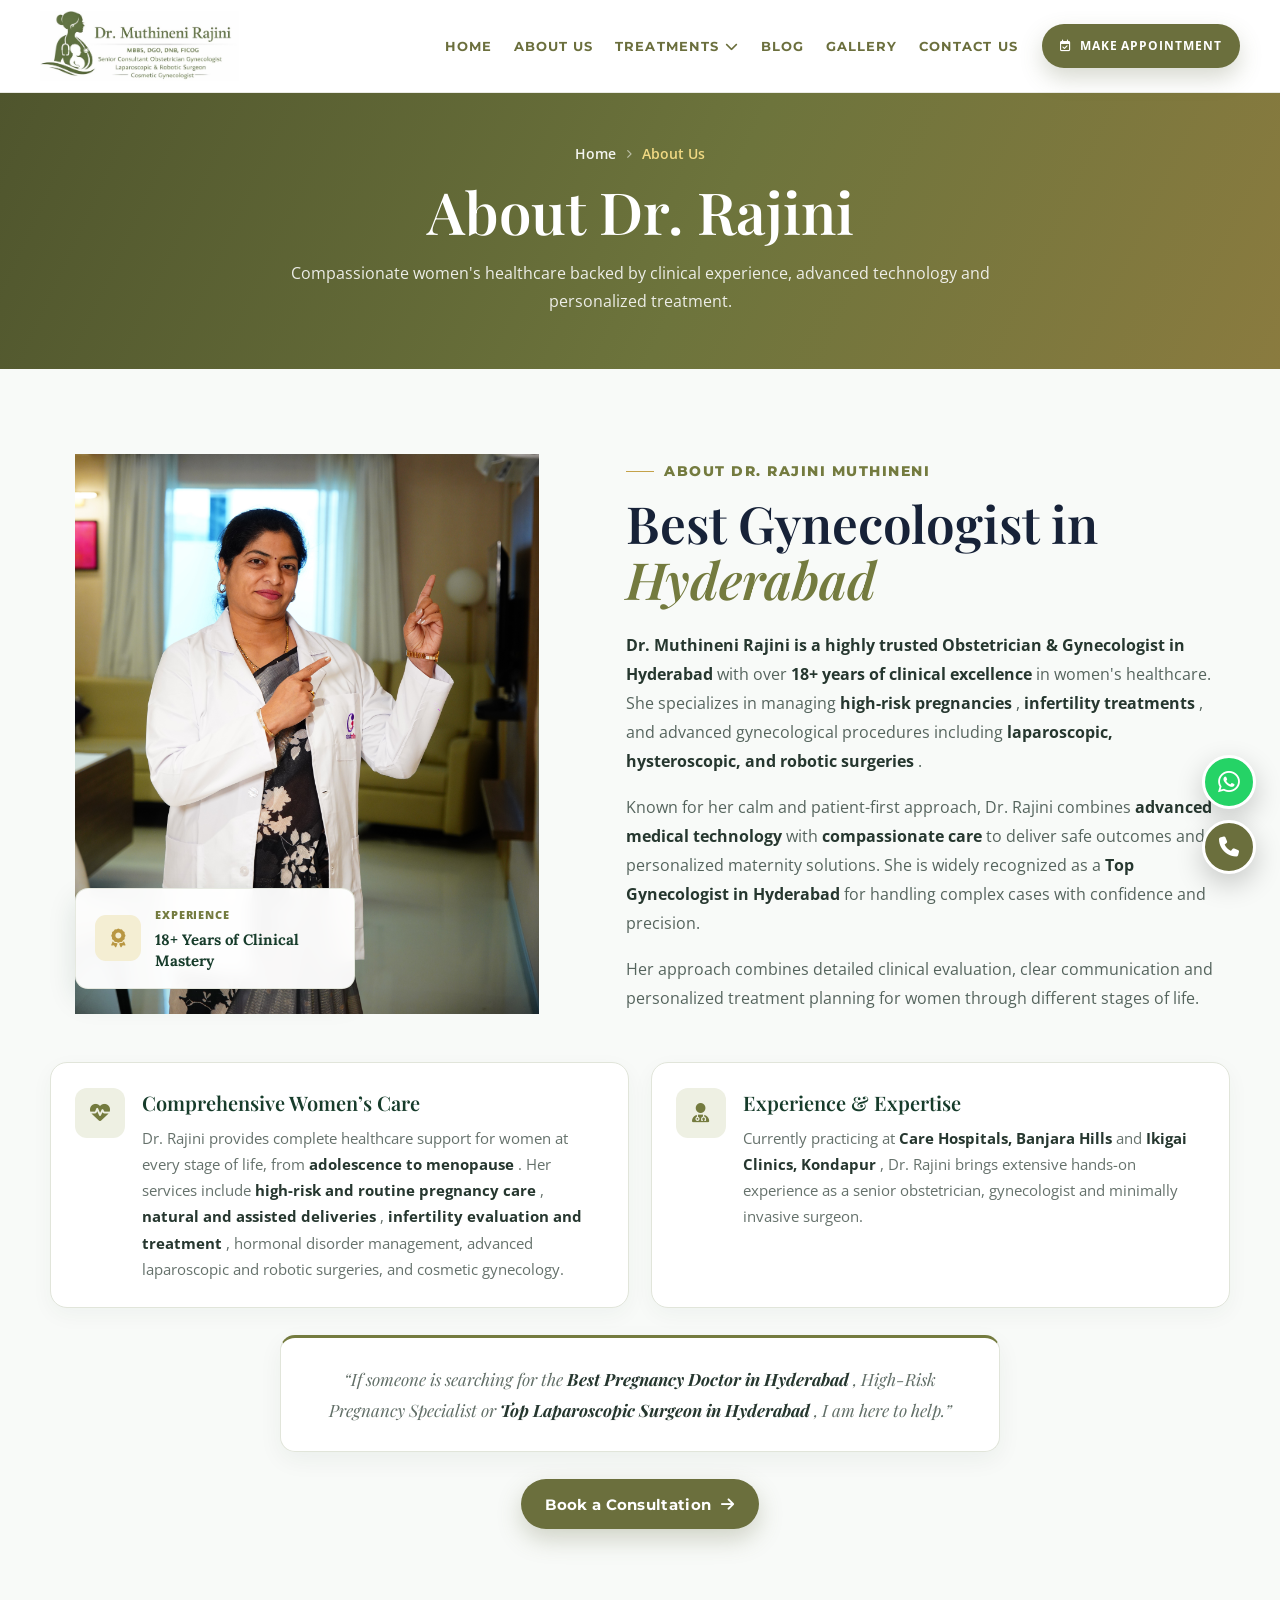
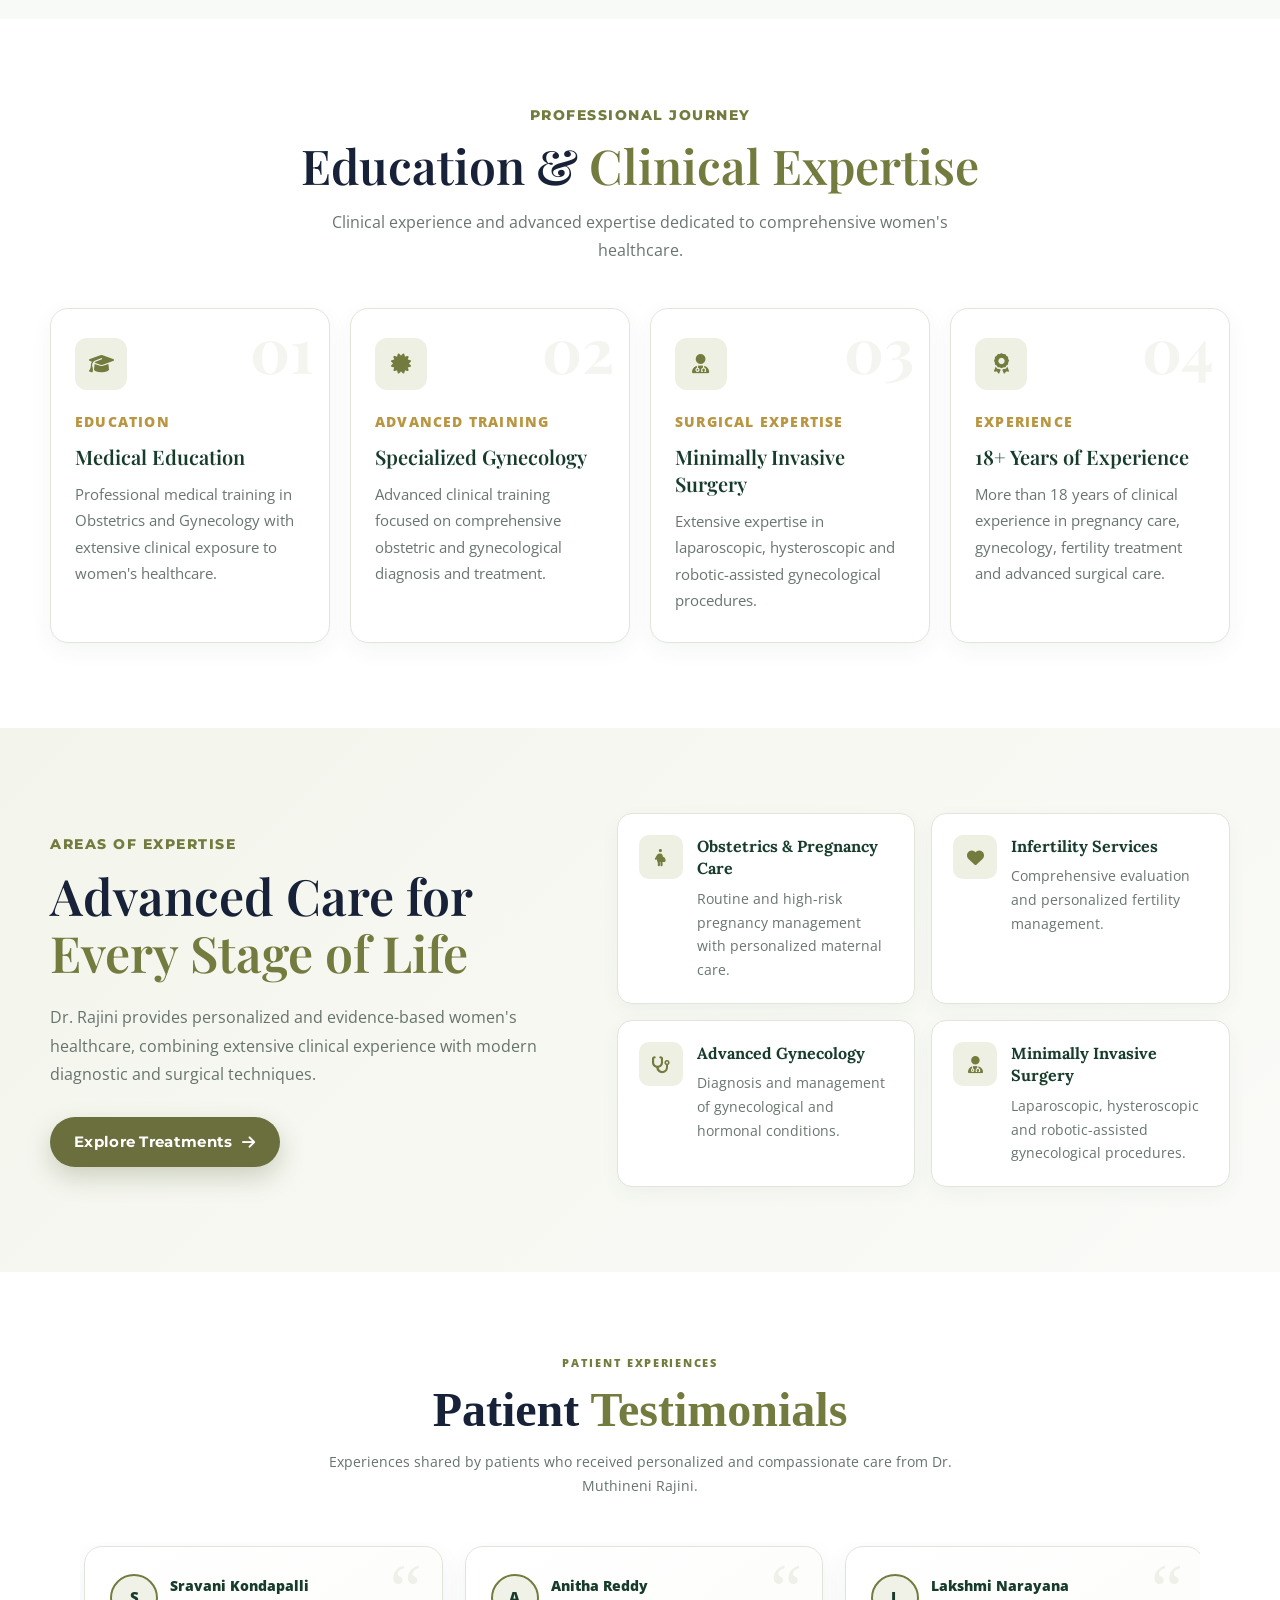
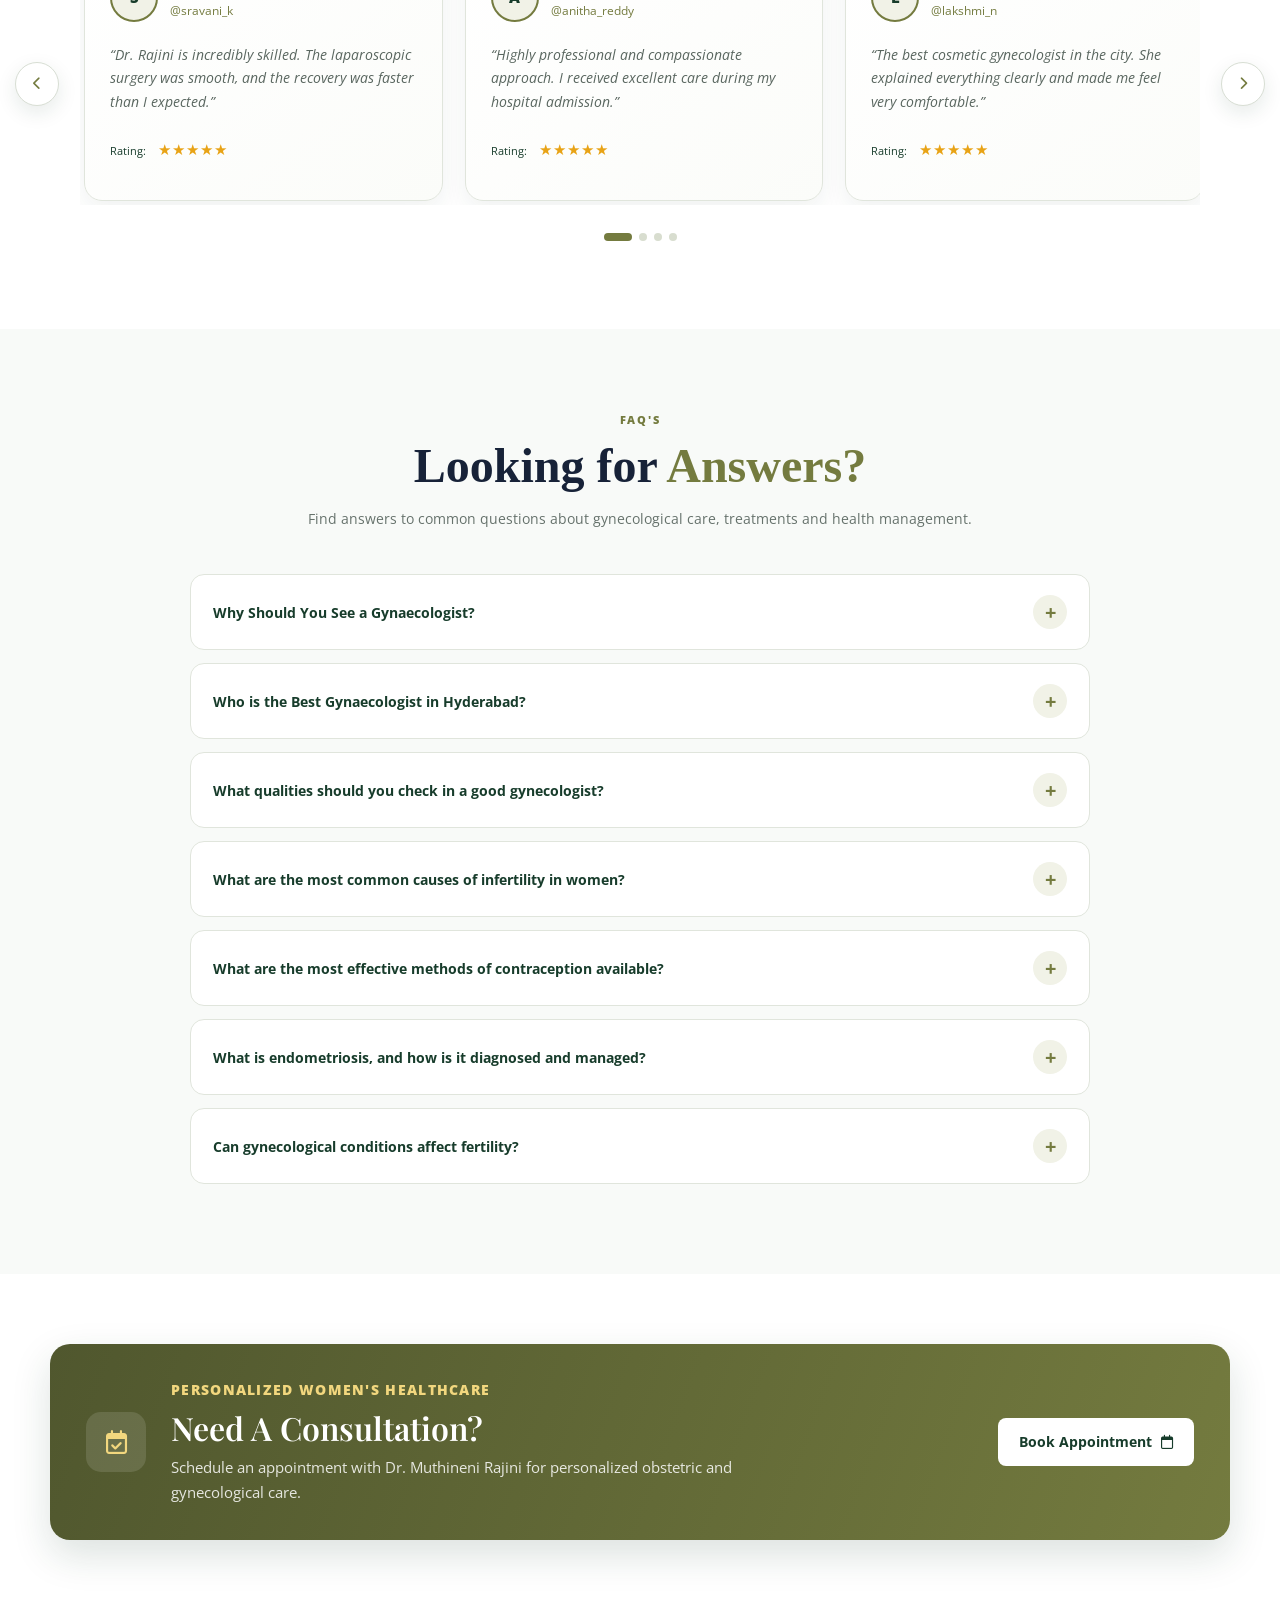
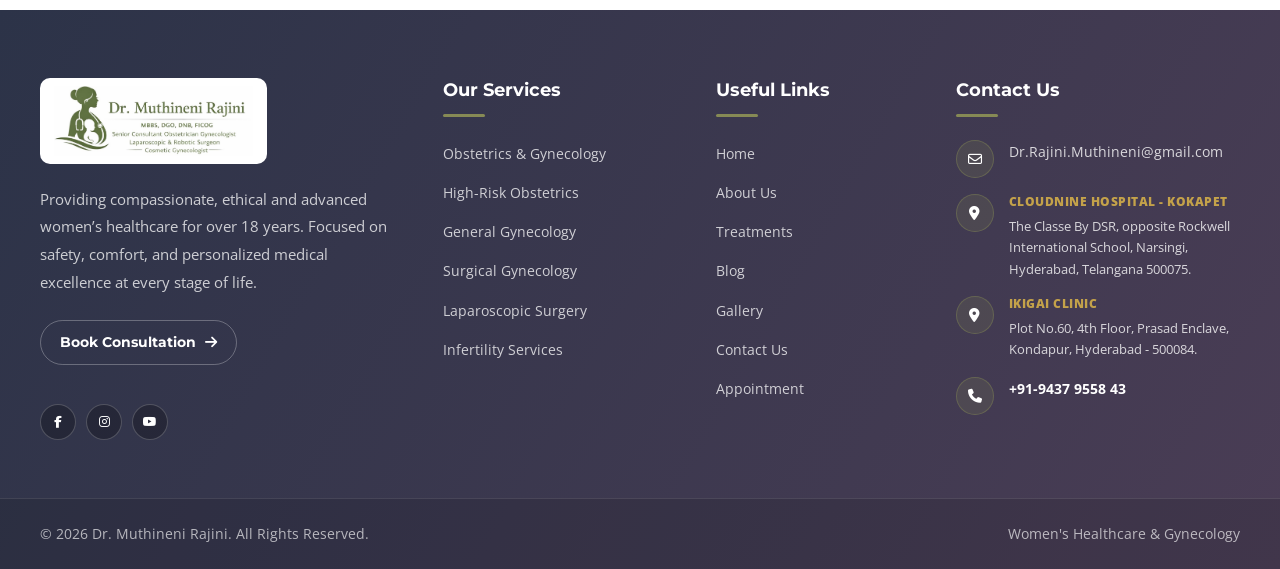
==== commit 9ebc55c3: "updated code" ====
--- a/about.html
+++ b/about.html
@@ -169,7 +169,7 @@
                 <div class="about-image-wrapper">
 
                     <img
-                        src="assets/images/owner.jpg"
+                        src="assets/images/d4.JPG"
                         alt="Dr. Muthineni Rajini - Gynecologist in Hyderabad"
                         class="about-image"
                     >
--- a/css/style.css
+++ b/css/style.css
@@ -1,5 +1,5 @@
-@import url("https://fonts.googleapis.com/css2?family=Playfair+Display:ital,wght@0,500;0,600;0,700;1,500;1,600;1,700&family=Montserrat:wght@500;600;700;800&family=Open+Sans:wght@400;500;600;700&display=swap");
-
+/* @import url("https://fonts.googleapis.com/css2?family=Playfair+Display:ital,wght@0,500;0,600;0,700;1,500;1,600;1,700&family=Montserrat:wght@500;600;700;800&family=Open+Sans:wght@400;500;600;700&display=swap"); */
+   @import url("https://fonts.googleapis.com/css2?family=Lora:ital,wght@0,500;0,600;0,700;1,500;1,600&family=Montserrat:wght@500;600;700;800&family=Open+Sans:wght@400;500;600;700&display=swap");
 
 :root {
     --primary: #6b6f3d;
@@ -22,7 +22,8 @@
     --radius-lg: 32px;
     --container: 1200px;
     --header-height: 92px;
-    --font-heading: "Playfair Display", Georgia, serif;
+    --font-heading: "Lora", Georgia, serif;
+    /* --font-heading: "Playfair Display", Georgia, serif; */
     --font-body: "Open Sans", "Segoe UI", sans-serif;
     --font-ui: "Montserrat", "Segoe UI", sans-serif;
     --transition: 0.25s ease;
@@ -738,7 +739,7 @@
     height: 560px;
     object-fit: contain;
     object-position: center bottom;
-    background: #ffffff;
+    background: none;
 }
 
 .experience-badge,
--- a/css/about.css
+++ b/css/about.css
@@ -242,8 +242,13 @@
 /* =========================================================
    IMAGE COLUMN
 ========================================================= */
-
 .about-image-column {
+    position: relative;
+    width: 100%;
+    max-width: 100%;
+    margin: 0;
+}
+/* .about-image-column {
 
     position: relative;
 
@@ -254,50 +259,34 @@
     margin:
         0 auto;
 
-}
-
-
+} */
 .about-image-wrapper {
-
     position: relative;
 
-    padding: 12px;
+    width: 100%;
+    padding: 0;
 
     overflow: hidden;
 
-    border:
-        1px solid
-        rgba(154, 135, 62, .30);
-
-    border-radius: 27px;
-
-    background: #ffffff;
-
-    box-shadow:
-        0 18px 45px
-        rgba(23, 60, 43, .09);
-
-}
-
-
+    border: none;
+    border-radius: 20px;
+
+    background: transparent;
+    box-shadow: none;
+}
 .about-image {
-
     display: block;
 
     width: 100%;
     height: 540px;
 
-    object-fit: contain;
-
-    object-position:
-        center bottom;
+    object-fit: cover;
+    object-position: center;
 
     border-radius: 20px;
 
-    background: #ffffff;
-
-}
-
+    background: transparent;
+}
 
 
 /* =========================================================
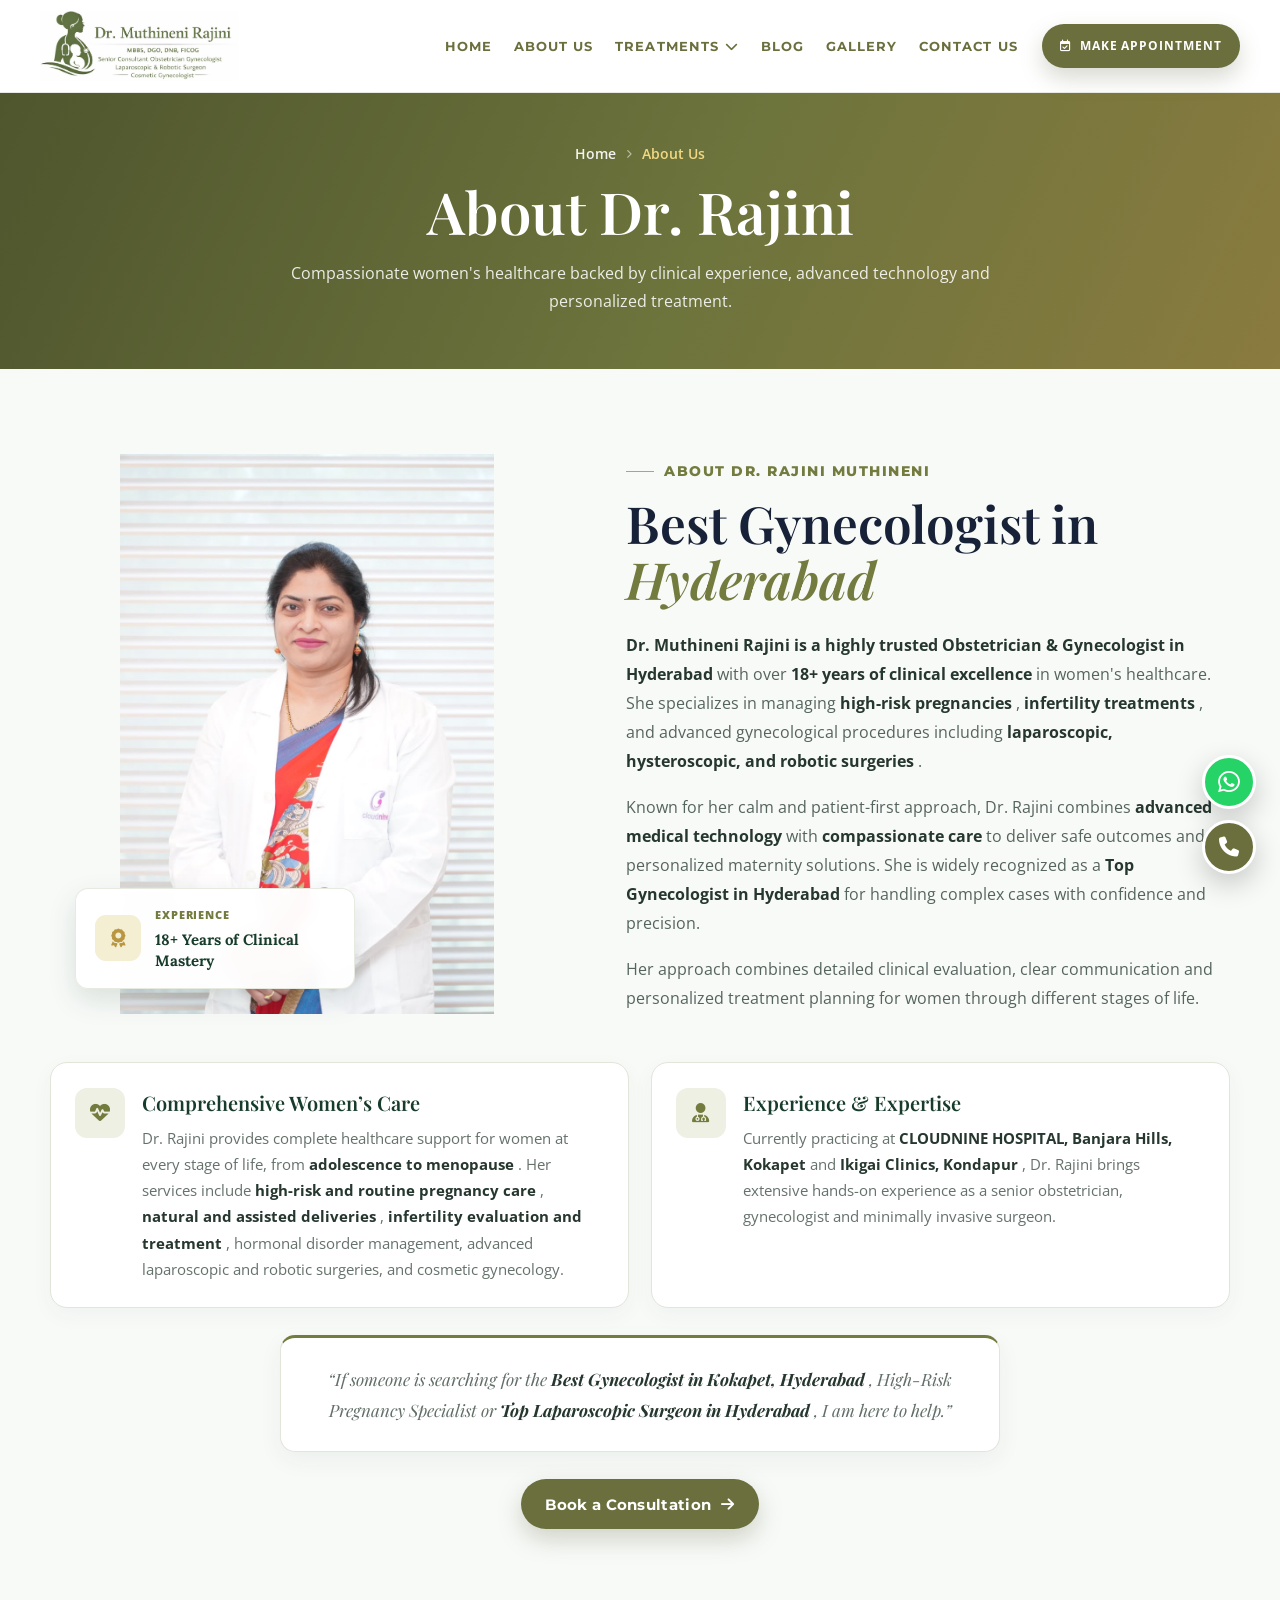
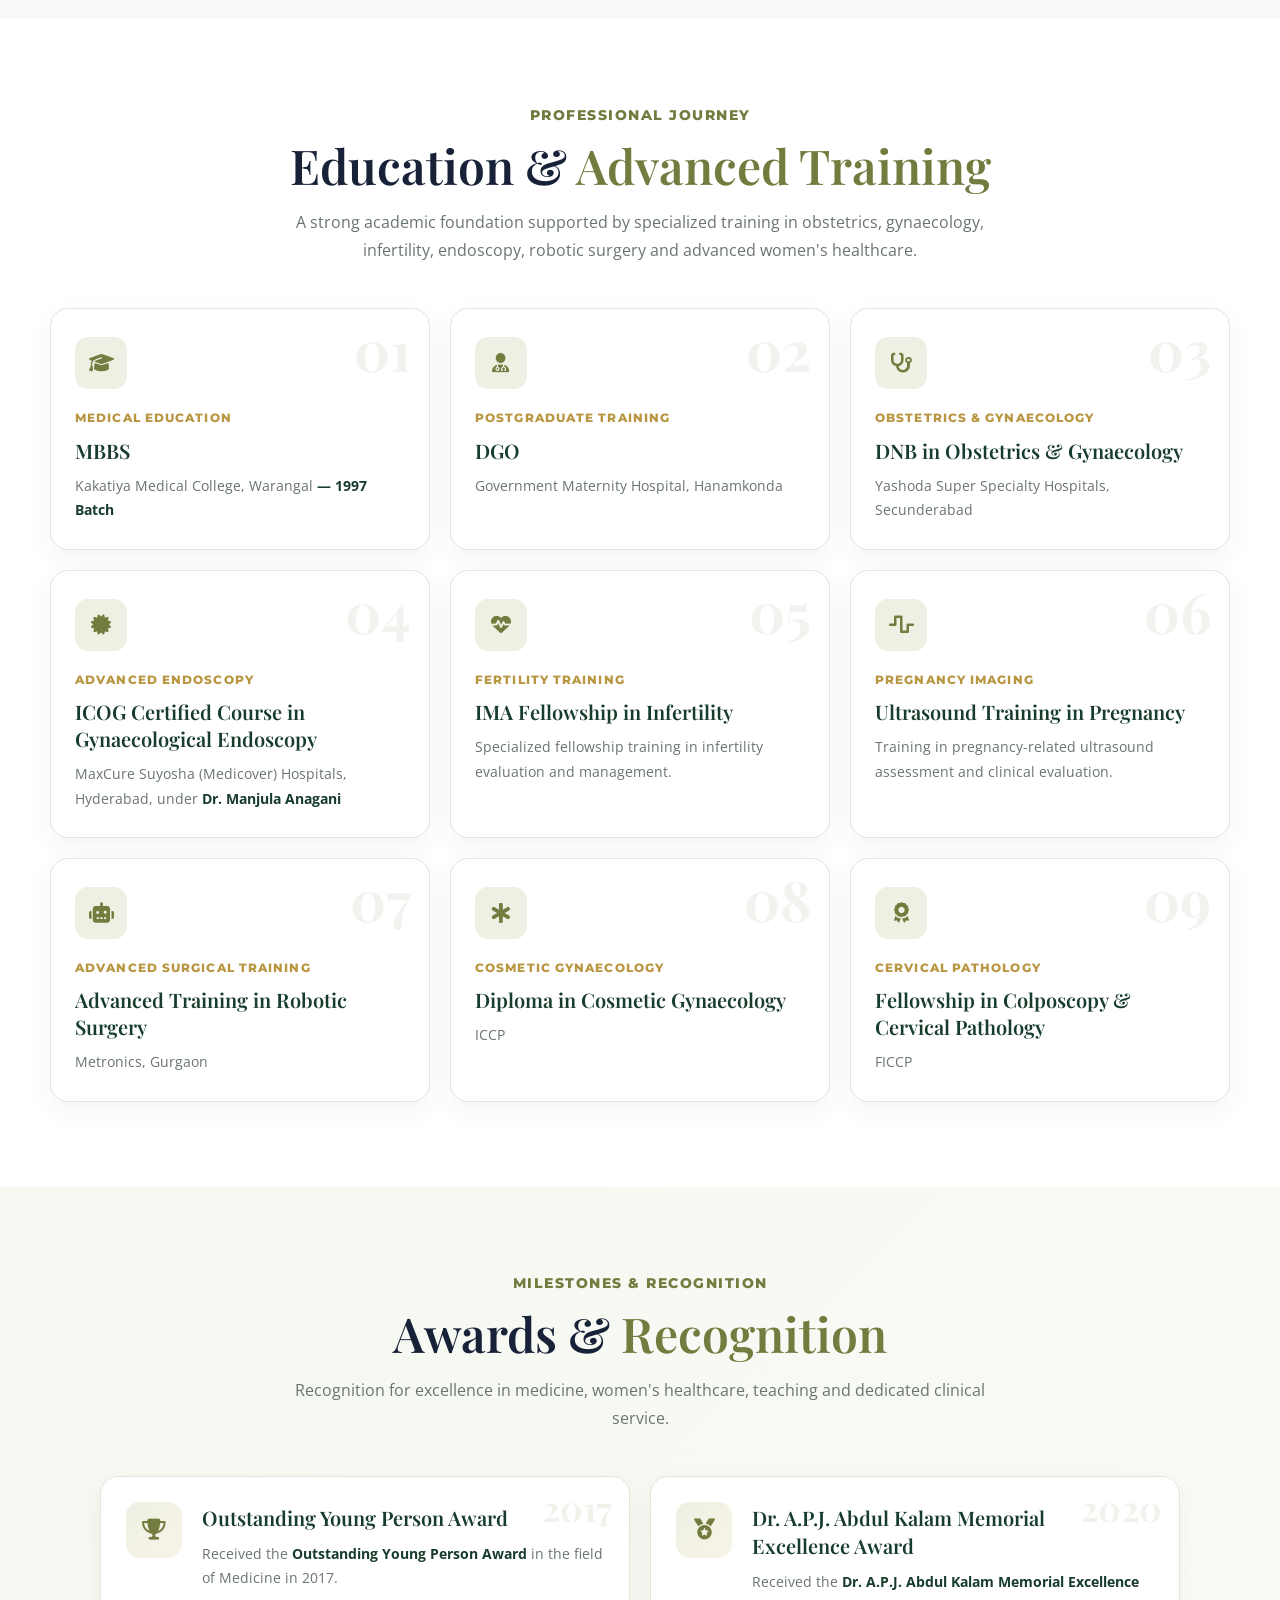
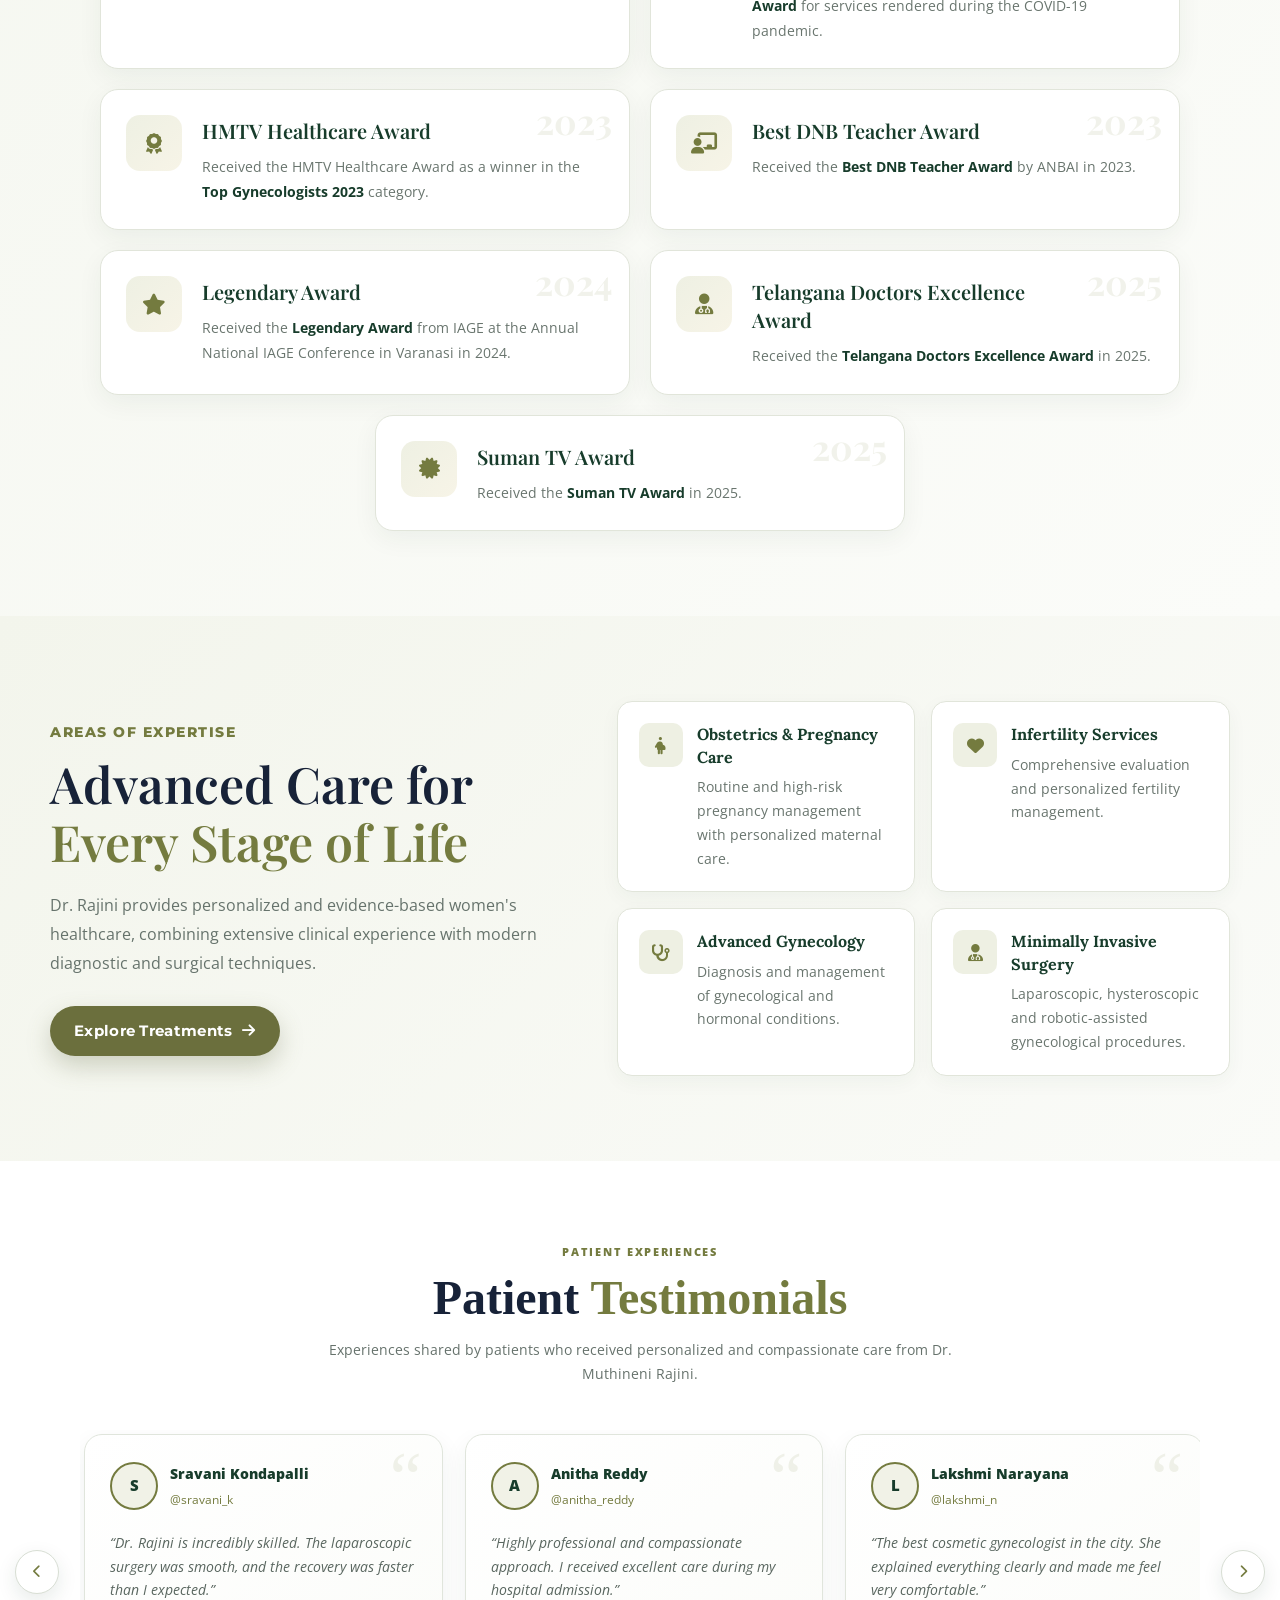
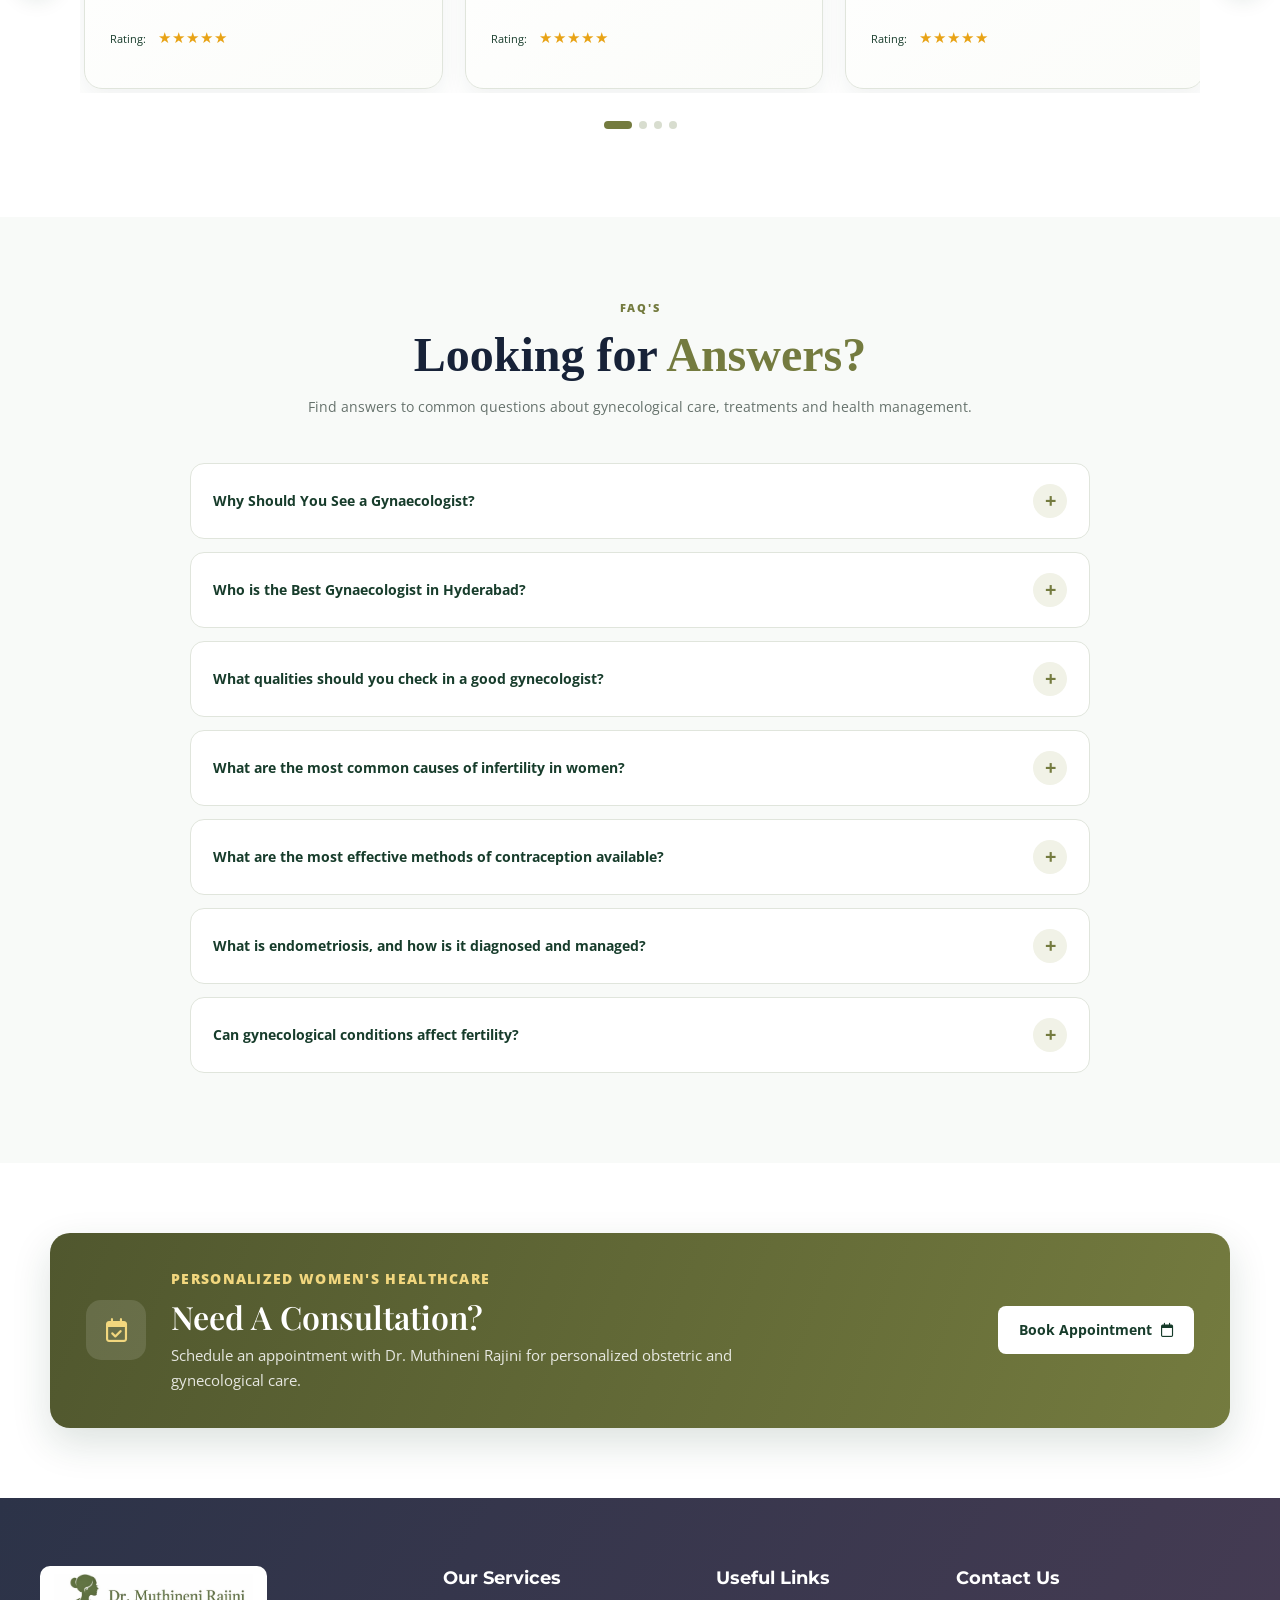
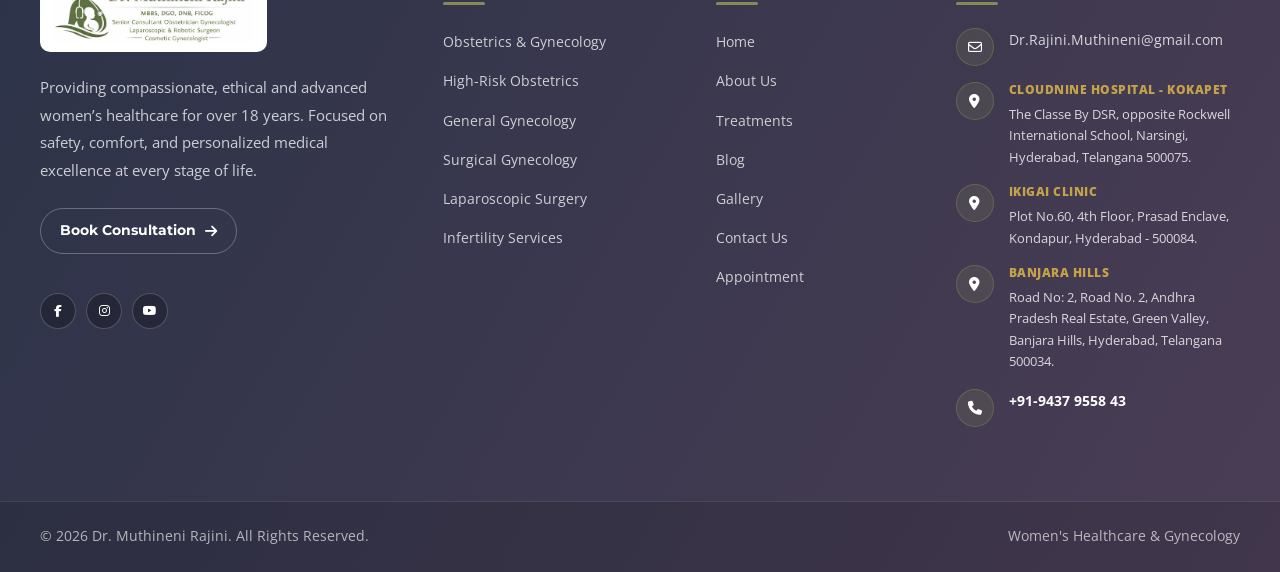
==== commit 46d7e859: "updated code" ====
--- a/about.html
+++ b/about.html
@@ -169,7 +169,7 @@
                 <div class="about-image-wrapper">
 
                     <img
-                        src="assets/images/d4.JPG"
+                        src="assets/images/d9.png"
                         alt="Dr. Muthineni Rajini - Gynecologist in Hyderabad"
                         class="about-image"
                     >
@@ -385,7 +385,7 @@
                         Currently practicing at
 
                         <strong>
-                            Care Hospitals, Banjara Hills
+                            CLOUDNINE HOSPITAL, Banjara Hills,  Kokapet
                         </strong>
 
                         and
@@ -420,7 +420,7 @@
                 “If someone is searching for the
 
                 <strong>
-                    Best Pregnancy Doctor in Hyderabad
+                     Best Gynecologist in Kokapet, Hyderabad
                 </strong>,
 
                 High-Risk Pregnancy Specialist or
@@ -466,8 +466,565 @@
 <!-- =========================================================
      EDUCATION / QUALIFICATIONS
 ========================================================= -->
+<!-- =========================================================
+     EDUCATION & ADVANCED TRAINING
+========================================================= -->
 
 <section class="about-education-section">
+
+    <div class="container">
+
+        <div class="about-section-heading fade-up">
+
+            <span class="about-eyebrow">
+                Professional Journey
+            </span>
+
+            <h2>
+                Education &amp;
+                <span>Advanced Training</span>
+            </h2>
+
+            <p>
+                A strong academic foundation supported by
+                specialized training in obstetrics, gynaecology,
+                infertility, endoscopy, robotic surgery and
+                advanced women's healthcare.
+            </p>
+
+        </div>
+
+
+        <div class="education-training-list">
+
+
+            <!-- 01 -->
+            <article class="training-card fade-up">
+
+                <div class="training-number">
+                    01
+                </div>
+
+                <div class="training-icon">
+                    <i class="fa-solid fa-graduation-cap"></i>
+                </div>
+
+                <div class="training-content">
+
+                    <span class="training-type">
+                        Medical Education
+                    </span>
+
+                    <h3>
+                        MBBS
+                    </h3>
+
+                    <p>
+                        Kakatiya Medical College, Warangal
+                        <strong>— 1997 Batch</strong>
+                    </p>
+
+                </div>
+
+            </article>
+
+
+            <!-- 02 -->
+            <article class="training-card fade-up">
+
+                <div class="training-number">
+                    02
+                </div>
+
+                <div class="training-icon">
+                    <i class="fa-solid fa-user-doctor"></i>
+                </div>
+
+                <div class="training-content">
+
+                    <span class="training-type">
+                        Postgraduate Training
+                    </span>
+
+                    <h3>
+                        DGO
+                    </h3>
+
+                    <p>
+                        Government Maternity Hospital,
+                        Hanamkonda
+                    </p>
+
+                </div>
+
+            </article>
+
+
+            <!-- 03 -->
+            <article class="training-card fade-up">
+
+                <div class="training-number">
+                    03
+                </div>
+
+                <div class="training-icon">
+                    <i class="fa-solid fa-stethoscope"></i>
+                </div>
+
+                <div class="training-content">
+
+                    <span class="training-type">
+                        Obstetrics &amp; Gynaecology
+                    </span>
+
+                    <h3>
+                        DNB in Obstetrics &amp; Gynaecology
+                    </h3>
+
+                    <p>
+                        Yashoda Super Specialty Hospitals,
+                        Secunderabad
+                    </p>
+
+                </div>
+
+            </article>
+
+
+            <!-- 04 -->
+            <article class="training-card fade-up">
+
+                <div class="training-number">
+                    04
+                </div>
+
+                <div class="training-icon">
+                    <i class="fa-solid fa-certificate"></i>
+                </div>
+
+                <div class="training-content">
+
+                    <span class="training-type">
+                        Advanced Endoscopy
+                    </span>
+
+                    <h3>
+                        ICOG Certified Course in
+                        Gynaecological Endoscopy
+                    </h3>
+
+                    <p>
+                        MaxCure Suyosha (Medicover) Hospitals,
+                        Hyderabad, under
+                        <strong>Dr. Manjula Anagani</strong>
+                    </p>
+
+                </div>
+
+            </article>
+
+
+            <!-- 05 -->
+            <article class="training-card fade-up">
+
+                <div class="training-number">
+                    05
+                </div>
+
+                <div class="training-icon">
+                    <i class="fa-solid fa-heart-pulse"></i>
+                </div>
+
+                <div class="training-content">
+
+                    <span class="training-type">
+                        Fertility Training
+                    </span>
+
+                    <h3>
+                        IMA Fellowship in Infertility
+                    </h3>
+
+                    <p>
+                        Specialized fellowship training in
+                        infertility evaluation and management.
+                    </p>
+
+                </div>
+
+            </article>
+
+
+            <!-- 06 -->
+            <article class="training-card fade-up">
+
+                <div class="training-number">
+                    06
+                </div>
+
+                <div class="training-icon">
+                    <i class="fa-solid fa-wave-square"></i>
+                </div>
+
+                <div class="training-content">
+
+                    <span class="training-type">
+                        Pregnancy Imaging
+                    </span>
+
+                    <h3>
+                        Ultrasound Training in Pregnancy
+                    </h3>
+
+                    <p>
+                        Training in pregnancy-related ultrasound
+                        assessment and clinical evaluation.
+                    </p>
+
+                </div>
+
+            </article>
+
+
+            <!-- 07 -->
+            <article class="training-card fade-up">
+
+                <div class="training-number">
+                    07
+                </div>
+
+                <div class="training-icon">
+                    <i class="fa-solid fa-robot"></i>
+                </div>
+
+                <div class="training-content">
+
+                    <span class="training-type">
+                        Advanced Surgical Training
+                    </span>
+
+                    <h3>
+                        Advanced Training in Robotic Surgery
+                    </h3>
+
+                    <p>
+                        Metronics, Gurgaon
+                    </p>
+
+                </div>
+
+            </article>
+
+
+            <!-- 08 -->
+            <article class="training-card fade-up">
+
+                <div class="training-number">
+                    08
+                </div>
+
+                <div class="training-icon">
+                    <i class="fa-solid fa-star-of-life"></i>
+                </div>
+
+                <div class="training-content">
+
+                    <span class="training-type">
+                        Cosmetic Gynaecology
+                    </span>
+
+                    <h3>
+                        Diploma in Cosmetic Gynaecology
+                    </h3>
+
+                    <p>
+                        ICCP
+                    </p>
+
+                </div>
+
+            </article>
+
+
+            <!-- 09 -->
+            <article class="training-card fade-up">
+
+                <div class="training-number">
+                    09
+                </div>
+
+                <div class="training-icon">
+                    <i class="fa-solid fa-award"></i>
+                </div>
+
+                <div class="training-content">
+
+                    <span class="training-type">
+                        Cervical Pathology
+                    </span>
+
+                    <h3>
+                        Fellowship in Colposcopy &amp;
+                        Cervical Pathology
+                    </h3>
+
+                    <p>
+                        FICCP
+                    </p>
+
+                </div>
+
+            </article>
+
+
+        </div>
+
+    </div>
+
+</section>
+
+
+<!-- =========================================================
+     AWARDS & RECOGNITION
+========================================================= -->
+
+<section class="about-awards-section">
+
+    <div class="container">
+
+        <div class="about-section-heading fade-up">
+
+            <span class="about-eyebrow">
+                Milestones &amp; Recognition
+            </span>
+
+            <h2>
+                Awards &amp;
+                <span>Recognition</span>
+            </h2>
+
+            <p>
+                Recognition for excellence in medicine,
+                women's healthcare, teaching and dedicated
+                clinical service.
+            </p>
+
+        </div>
+
+
+        <div class="awards-grid">
+
+
+            <article class="award-card fade-up">
+
+                <div class="award-year">
+                    2017
+                </div>
+
+                <div class="award-icon">
+                    <i class="fa-solid fa-trophy"></i>
+                </div>
+
+                <div class="award-content">
+
+                    <h3>
+                        Outstanding Young Person Award
+                    </h3>
+
+                    <p>
+                        Received the
+                        <strong>
+                            Outstanding Young Person Award
+                        </strong>
+                        in the field of Medicine in 2017.
+                    </p>
+
+                </div>
+
+            </article>
+
+
+            <article class="award-card fade-up">
+
+                <div class="award-year">
+                    2020
+                </div>
+
+                <div class="award-icon">
+                    <i class="fa-solid fa-medal"></i>
+                </div>
+
+                <div class="award-content">
+
+                    <h3>
+                        Dr. A.P.J. Abdul Kalam Memorial
+                        Excellence Award
+                    </h3>
+
+                    <p>
+                        Received the
+                        <strong>
+                            Dr. A.P.J. Abdul Kalam Memorial
+                            Excellence Award
+                        </strong>
+                        for services rendered during the
+                        COVID-19 pandemic.
+                    </p>
+
+                </div>
+
+            </article>
+
+
+            <article class="award-card fade-up">
+
+                <div class="award-year">
+                    2023
+                </div>
+
+                <div class="award-icon">
+                    <i class="fa-solid fa-award"></i>
+                </div>
+
+                <div class="award-content">
+
+                    <h3>
+                        HMTV Healthcare Award
+                    </h3>
+
+                    <p>
+                        Received the HMTV Healthcare Award
+                        as a winner in the
+                        <strong>
+                            Top Gynecologists 2023
+                        </strong>
+                        category.
+                    </p>
+
+                </div>
+
+            </article>
+
+
+            <article class="award-card fade-up">
+
+                <div class="award-year">
+                    2023
+                </div>
+
+                <div class="award-icon">
+                    <i class="fa-solid fa-chalkboard-user"></i>
+                </div>
+
+                <div class="award-content">
+
+                    <h3>
+                        Best DNB Teacher Award
+                    </h3>
+
+                    <p>
+                        Received the
+                        <strong>
+                            Best DNB Teacher Award
+                        </strong>
+                        by ANBAI in 2023.
+                    </p>
+
+                </div>
+
+            </article>
+
+
+            <article class="award-card fade-up">
+
+                <div class="award-year">
+                    2024
+                </div>
+
+                <div class="award-icon">
+                    <i class="fa-solid fa-star"></i>
+                </div>
+
+                <div class="award-content">
+
+                    <h3>
+                        Legendary Award
+                    </h3>
+
+                    <p>
+                        Received the
+                        <strong>Legendary Award</strong>
+                        from IAGE at the Annual National
+                        IAGE Conference in Varanasi in 2024.
+                    </p>
+
+                </div>
+
+            </article>
+
+
+            <article class="award-card fade-up">
+
+                <div class="award-year">
+                    2025
+                </div>
+
+                <div class="award-icon">
+                    <i class="fa-solid fa-user-doctor"></i>
+                </div>
+
+                <div class="award-content">
+
+                    <h3>
+                        Telangana Doctors Excellence Award
+                    </h3>
+
+                    <p>
+                        Received the
+                        <strong>
+                            Telangana Doctors Excellence Award
+                        </strong>
+                        in 2025.
+                    </p>
+
+                </div>
+
+            </article>
+
+
+            <article class="award-card fade-up">
+
+                <div class="award-year">
+                    2025
+                </div>
+
+                <div class="award-icon">
+                    <i class="fa-solid fa-certificate"></i>
+                </div>
+
+                <div class="award-content">
+
+                    <h3>
+                        Suman TV Award
+                    </h3>
+
+                    <p>
+                        Received the
+                        <strong>Suman TV Award</strong>
+                        in 2025.
+                    </p>
+
+                </div>
+
+            </article>
+
+
+        </div>
+
+    </div>
+
+</section>
+<!-- <section class="about-education-section">
 
     <div class="container">
 
@@ -497,7 +1054,7 @@
         <div class="education-grid">
 
 
-            <!-- CARD 01 -->
+            
 
             <article class="education-card fade-up">
 
@@ -525,10 +1082,6 @@
 
             </article>
 
-
-
-            <!-- CARD 02 -->
-
             <article class="education-card fade-up">
 
                 <span class="education-card-number">
@@ -555,10 +1108,6 @@
 
             </article>
 
-
-
-            <!-- CARD 03 -->
-
             <article class="education-card fade-up">
 
                 <span class="education-card-number">
@@ -586,9 +1135,6 @@
             </article>
 
 
-
-            <!-- CARD 04 -->
-
             <article class="education-card fade-up">
 
                 <span class="education-card-number">
@@ -619,7 +1165,7 @@
 
     </div>
 
-</section>
+</section> -->
 
 
 
--- a/css/style.css
+++ b/css/style.css
@@ -4059,7 +4059,7 @@
 
     .logo-image {
         width: auto;
-        height: 60px;
+        height: 77px;
         max-width: 230px;
     }
 }
--- a/css/about.css
+++ b/css/about.css
@@ -2075,4 +2075,466 @@
 
     }
 
+}
+
+/* =========================================================
+   EDUCATION & ADVANCED TRAINING - UPDATED
+========================================================= */
+
+.education-training-list {
+    display: grid;
+    grid-template-columns: repeat(3, minmax(0, 1fr));
+    gap: 20px;
+    width: 100%;
+    max-width: 1180px;
+    margin: 0 auto;
+}
+
+.training-card {
+    position: relative;
+    display: flex;
+    flex-direction: column;
+    min-width: 0;
+    padding: 28px 24px 26px;
+    overflow: hidden;
+
+    border: 1px solid var(--about-border);
+    border-radius: 18px;
+
+    background: #ffffff;
+
+    box-shadow:
+        0 8px 26px
+        rgba(23, 60, 43, .055);
+
+    transition:
+        transform .3s ease,
+        border-color .3s ease,
+        box-shadow .3s ease;
+}
+
+.training-card:hover {
+    transform: translateY(-5px);
+
+    border-color:
+        rgba(116, 123, 63, .42);
+
+    box-shadow:
+        0 16px 36px
+        rgba(23, 60, 43, .10);
+}
+
+.training-number {
+    position: absolute;
+    top: 12px;
+    right: 18px;
+
+    color:
+        rgba(116, 123, 63, .09);
+
+    font-family:
+        "Playfair Display",
+        Georgia,
+        serif;
+
+    font-size: 56px;
+    font-weight: 700;
+    line-height: 1;
+}
+
+.training-icon {
+    display: flex;
+    align-items: center;
+    justify-content: center;
+
+    width: 52px;
+    height: 52px;
+
+    margin-bottom: 19px;
+
+    border-radius: 13px;
+
+    background:
+        var(--about-soft);
+
+    color:
+        var(--about-green);
+
+    font-size: 20px;
+}
+
+.training-content {
+    position: relative;
+    z-index: 2;
+}
+
+.training-type {
+    display: block;
+
+    margin-bottom: 8px;
+
+    color:
+        var(--about-gold);
+
+    font-family:
+        "Montserrat",
+        sans-serif;
+
+    font-size: 12px;
+    font-weight: 800;
+
+    letter-spacing: 1.1px;
+    text-transform: uppercase;
+}
+
+.training-content h3 {
+    margin: 0 0 10px;
+
+    color:
+        var(--about-deep);
+
+    font-family:
+        "Playfair Display",
+        Georgia,
+        serif;
+
+    font-size: 20px;
+    font-weight: 600;
+    line-height: 1.35;
+}
+
+.training-content p {
+    margin: 0;
+
+    color: #69756e;
+
+    font-family:
+        "Open Sans",
+        sans-serif;
+
+    font-size: 14px;
+    line-height: 1.75;
+}
+
+.training-content strong {
+    color:
+        var(--about-deep);
+
+    font-weight: 700;
+}
+
+
+/* =========================================================
+   AWARDS & RECOGNITION
+========================================================= */
+
+.about-awards-section {
+    padding: 85px 20px;
+
+    background:
+        linear-gradient(
+            135deg,
+            #f5f7f0 0%,
+            #fbfcf9 100%
+        );
+}
+
+.awards-grid {
+    display: grid;
+    grid-template-columns:
+        repeat(2, minmax(0, 1fr));
+
+    gap: 20px;
+
+    width: 100%;
+    max-width: 1080px;
+
+    margin: 0 auto;
+}
+
+.award-card {
+    position: relative;
+
+    display: grid;
+
+    grid-template-columns:
+        58px minmax(0, 1fr);
+
+    align-items: start;
+
+    gap: 18px;
+
+    min-width: 0;
+
+    padding: 25px 25px;
+
+    overflow: hidden;
+
+    border:
+        1px solid
+        var(--about-border);
+
+    border-radius: 18px;
+
+    background: #ffffff;
+
+    box-shadow:
+        0 8px 26px
+        rgba(23, 60, 43, .055);
+
+    transition:
+        transform .3s ease,
+        border-color .3s ease,
+        box-shadow .3s ease;
+}
+
+.award-card:hover {
+    transform:
+        translateY(-5px);
+
+    border-color:
+        rgba(116, 123, 63, .40);
+
+    box-shadow:
+        0 16px 36px
+        rgba(23, 60, 43, .10);
+}
+
+.award-icon {
+    display: flex;
+
+    align-items: center;
+    justify-content: center;
+
+    width: 56px;
+    height: 56px;
+
+    border-radius: 14px;
+
+    background:
+        linear-gradient(
+            135deg,
+            #eef0e3,
+            #f7f4e7
+        );
+
+    color:
+        var(--about-green);
+
+    font-size: 21px;
+}
+
+.award-content {
+    min-width: 0;
+}
+
+.award-year {
+    position: absolute;
+
+    top: 13px;
+    right: 17px;
+
+    color:
+        rgba(116, 123, 63, .10);
+
+    font-family:
+        "Playfair Display",
+        Georgia,
+        serif;
+
+    font-size: 35px;
+    font-weight: 700;
+    line-height: 1;
+}
+
+.award-content h3 {
+    position: relative;
+    z-index: 2;
+
+    max-width: 80%;
+
+    margin:
+        2px 0 10px;
+
+    color:
+        var(--about-deep);
+
+    font-family:
+        "Playfair Display",
+        Georgia,
+        serif;
+
+    font-size: 20px;
+    font-weight: 600;
+
+    line-height: 1.4;
+}
+
+.award-content p {
+    position: relative;
+    z-index: 2;
+
+    margin: 0;
+
+    color: #69756e;
+
+    font-family:
+        "Open Sans",
+        sans-serif;
+
+    font-size: 14px;
+
+    line-height: 1.75;
+}
+
+.award-content strong {
+    color:
+        var(--about-deep);
+
+    font-weight: 700;
+}
+
+
+/* Last award centered on desktop */
+.award-card:last-child:nth-child(odd) {
+    grid-column: 1 / -1;
+
+    width: calc(50% - 10px);
+
+    justify-self: center;
+}
+
+
+/* =========================================================
+   EDUCATION + AWARDS TABLET
+========================================================= */
+
+@media (max-width: 991px) {
+
+    .education-training-list {
+        grid-template-columns:
+            repeat(2, minmax(0, 1fr));
+    }
+
+    .about-awards-section {
+        padding:
+            70px 20px;
+    }
+
+}
+
+
+/* =========================================================
+   EDUCATION + AWARDS MOBILE
+========================================================= */
+
+@media (max-width: 767px) {
+
+    .education-training-list {
+        grid-template-columns: 1fr;
+
+        gap: 16px;
+    }
+
+    .training-card {
+        padding:
+            24px 21px;
+    }
+
+    .training-content h3 {
+        font-size: 19px;
+    }
+
+    .training-content p {
+        font-size: 14px;
+    }
+
+
+    .about-awards-section {
+        padding:
+            60px 15px;
+    }
+
+    .awards-grid {
+        grid-template-columns: 1fr;
+
+        gap: 15px;
+    }
+
+    .award-card,
+    .award-card:last-child:nth-child(odd) {
+        grid-column: auto;
+
+        width: 100%;
+    }
+
+    .award-content h3 {
+        max-width: 78%;
+
+        font-size: 19px;
+    }
+
+}
+
+
+/* =========================================================
+   EDUCATION + AWARDS SMALL MOBILE
+========================================================= */
+
+@media (max-width: 480px) {
+
+    .training-card {
+        padding:
+            22px 18px;
+    }
+
+    .training-number {
+        font-size: 48px;
+    }
+
+    .training-icon {
+        width: 48px;
+        height: 48px;
+
+        font-size: 18px;
+    }
+
+    .training-content h3 {
+        font-size: 18px;
+    }
+
+
+    .award-card {
+        grid-template-columns: 48px minmax(0, 1fr);
+
+        gap: 14px;
+
+        padding:
+            21px 17px;
+    }
+
+    .award-icon {
+        width: 48px;
+        height: 48px;
+
+        font-size: 18px;
+    }
+
+    .award-year {
+        top: 12px;
+        right: 13px;
+
+        font-size: 29px;
+    }
+
+    .award-content h3 {
+        max-width: 82%;
+
+        font-size: 18px;
+    }
+
+    .award-content p {
+        font-size: 14px;
+    }
+
 }
